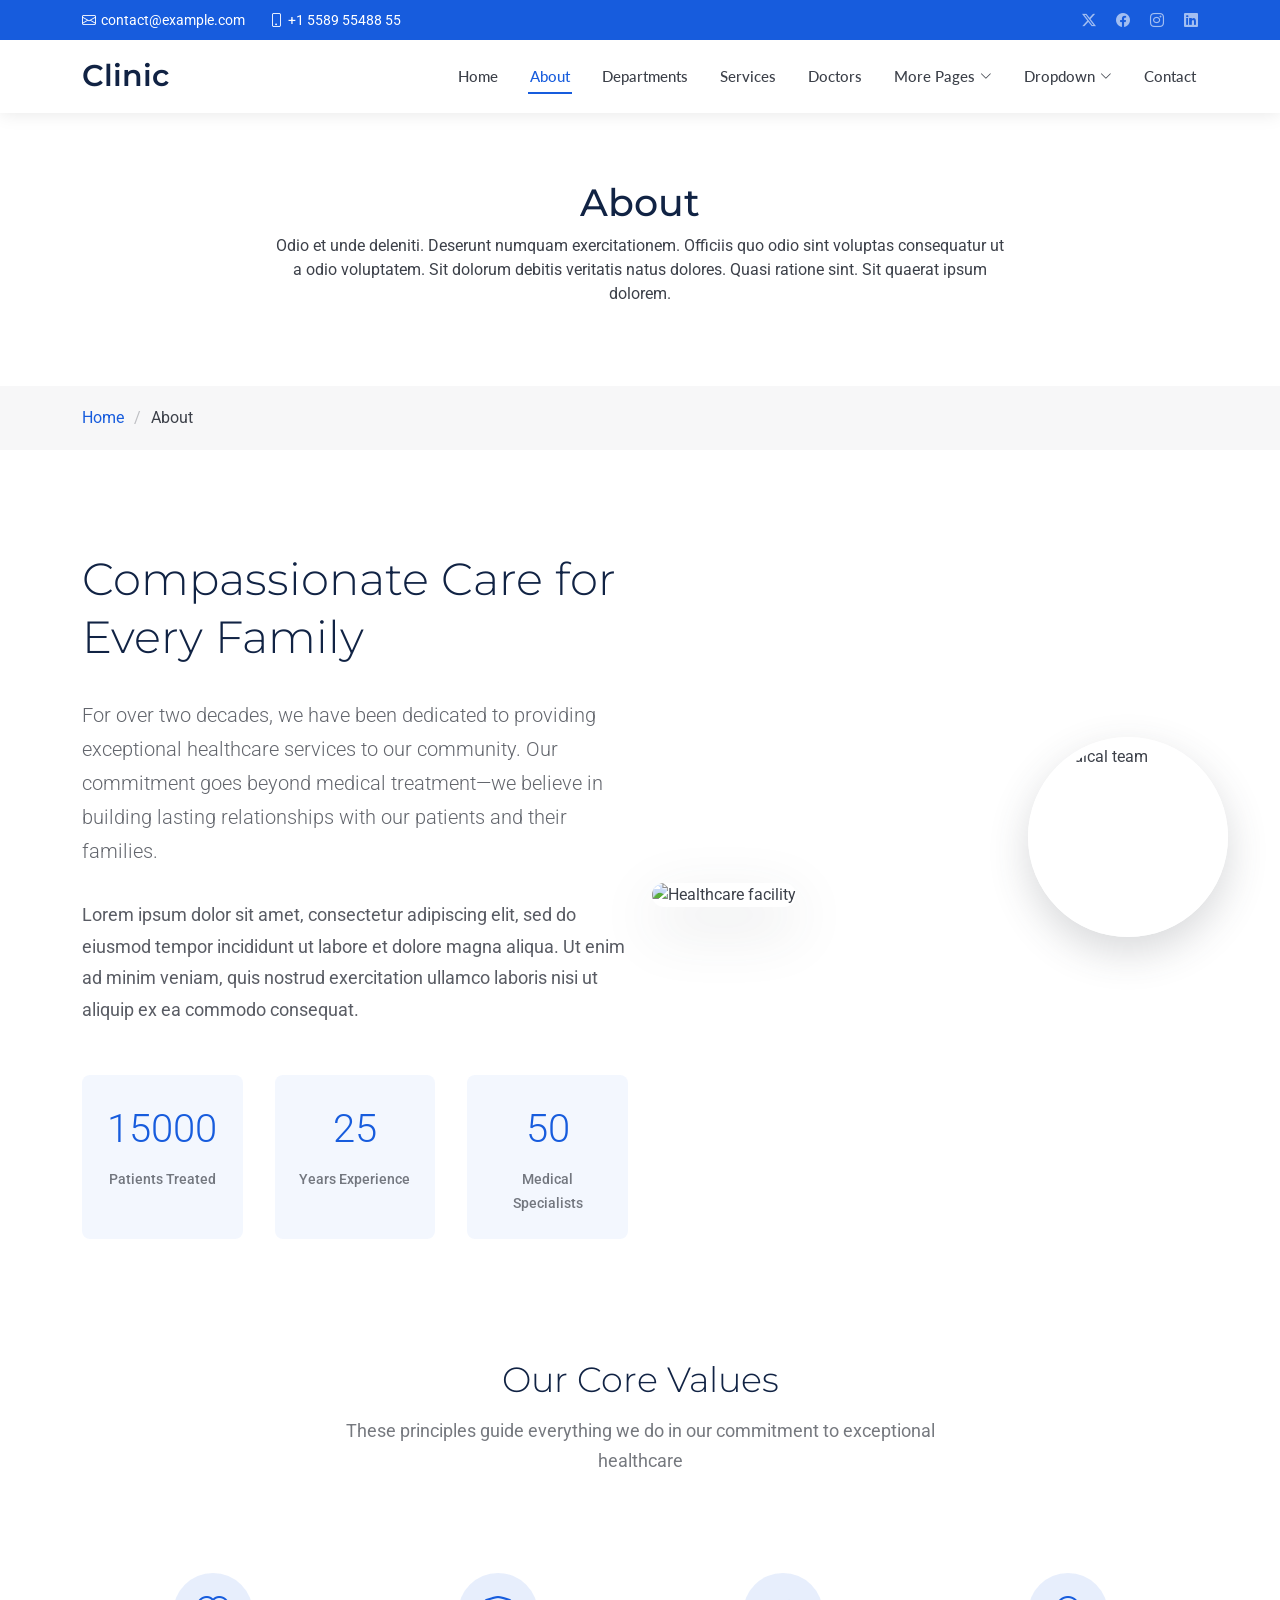
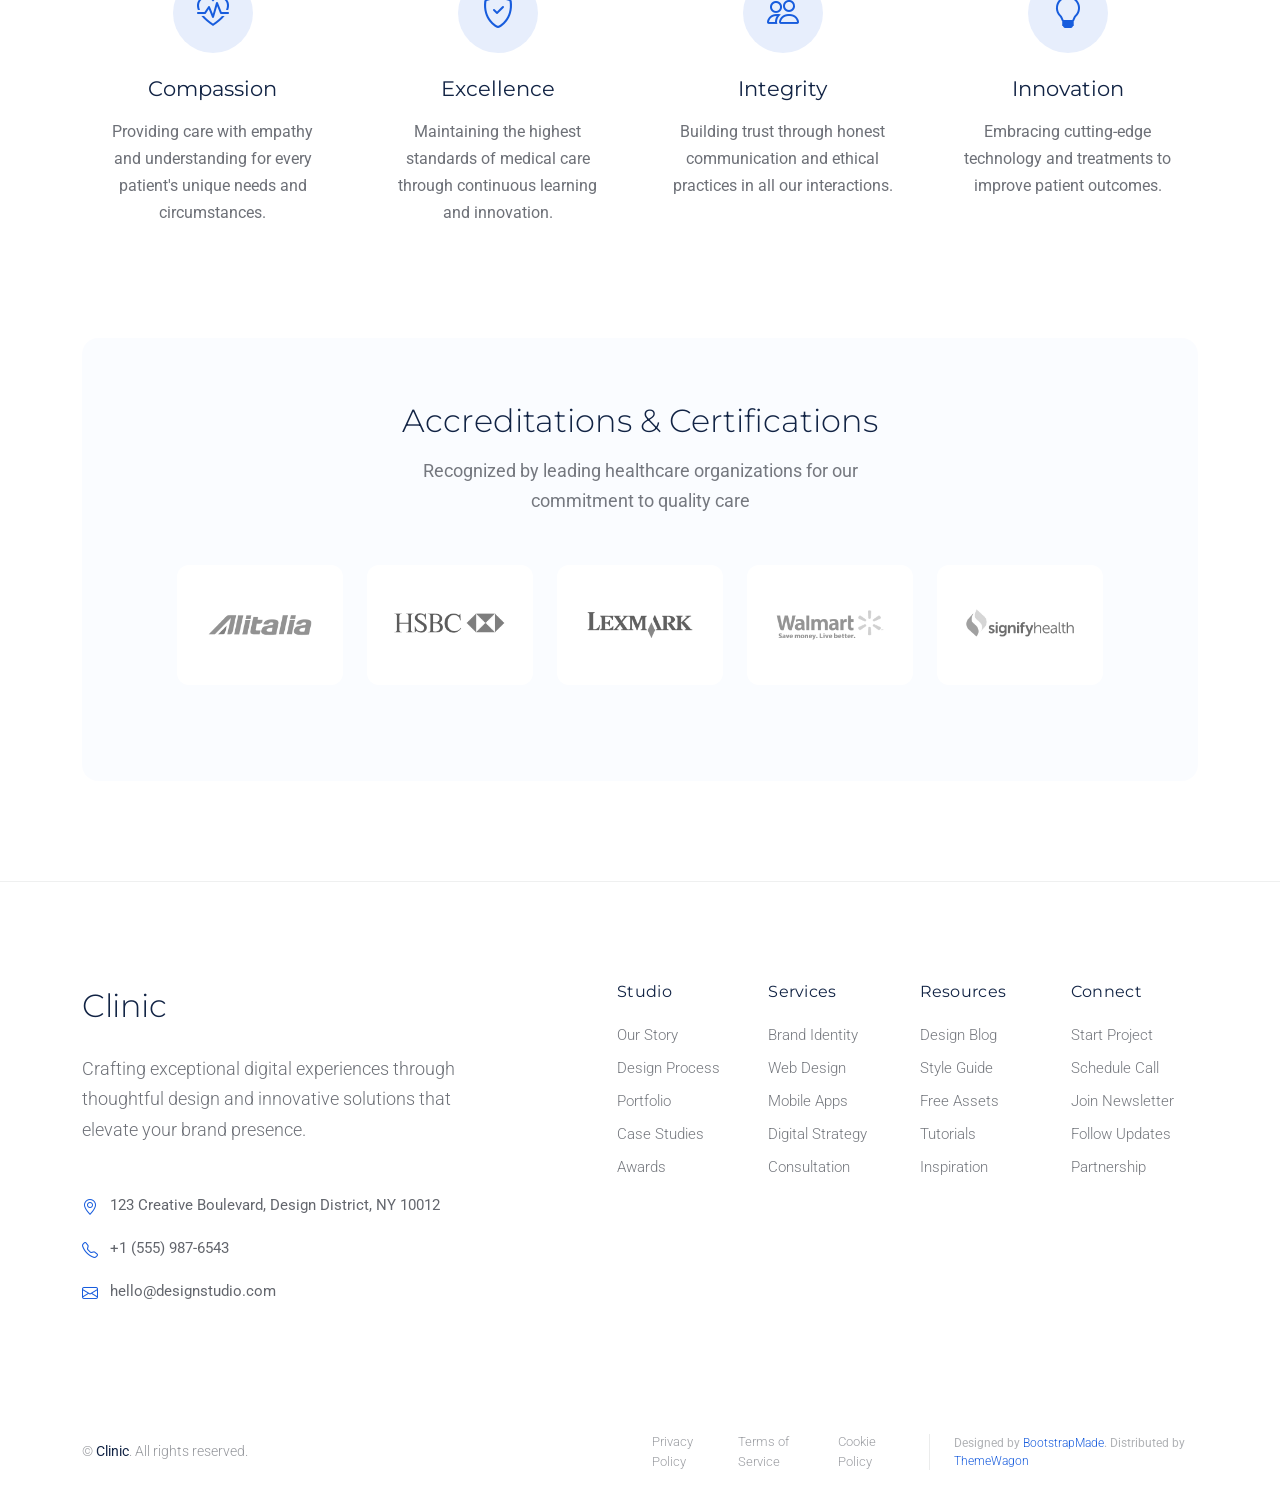
==== about.html @ dcb5d2ba "Initial project upload" ====
<!DOCTYPE html>
<html lang="en">

<head>
  <meta charset="utf-8">
  <meta content="width=device-width, initial-scale=1.0" name="viewport">
  <title>About - Clinic Bootstrap Template</title>
  <meta name="description" content="">
  <meta name="keywords" content="">

  <!-- Favicons -->
  <link href="assets/img/favicon.png" rel="icon">
  <link href="assets/img/apple-touch-icon.png" rel="apple-touch-icon">

  <!-- Fonts -->
  <link href="https://fonts.googleapis.com" rel="preconnect">
  <link href="https://fonts.gstatic.com" rel="preconnect" crossorigin>
  <link
    href="https://fonts.googleapis.com/css2?family=Roboto:ital,wght@0,100;0,300;0,400;0,500;0,700;0,900;1,100;1,300;1,400;1,500;1,700;1,900&family=Montserrat:ital,wght@0,100;0,200;0,300;0,400;0,500;0,600;0,700;0,800;0,900;1,100;1,200;1,300;1,400;1,500;1,600;1,700;1,800;1,900&family=Lato:ital,wght@0,100;0,300;0,400;0,700;0,900;1,100;1,300;1,400;1,700;1,900&display=swap"
    rel="stylesheet">

  <!-- Vendor CSS Files -->
  <link href="assets/vendor/bootstrap/css/bootstrap.min.css" rel="stylesheet">
  <link href="assets/vendor/bootstrap-icons/bootstrap-icons.css" rel="stylesheet">
  <link href="assets/vendor/aos/aos.css" rel="stylesheet">
  <link href="assets/vendor/glightbox/css/glightbox.min.css" rel="stylesheet">
  <link href="assets/vendor/fontawesome-free/css/all.min.css" rel="stylesheet">
  <link href="assets/vendor/swiper/swiper-bundle.min.css" rel="stylesheet">

  <!-- Main CSS File -->
  <link href="assets/css/main.css" rel="stylesheet">

  <!-- =======================================================
  * Template Name: Clinic
  * Template URL: https://bootstrapmade.com/clinic-bootstrap-template/
  * Updated: Jul 23 2025 with Bootstrap v5.3.7
  * Author: BootstrapMade.com
  * License: https://bootstrapmade.com/license/
  ======================================================== -->
</head>

<body class="about-page">

  <header id="header" class="header fixed-top">

    <div class="topbar d-flex align-items-center dark-background">
      <div class="container d-flex justify-content-center justify-content-md-between">
        <div class="contact-info d-flex align-items-center">
          <i class="bi bi-envelope d-flex align-items-center"><a
              href="mailto:contact@example.com">contact@example.com</a></i>
          <i class="bi bi-phone d-flex align-items-center ms-4"><span>+1 5589 55488 55</span></i>
        </div>
        <div class="social-links d-none d-md-flex align-items-center">
          <a href="#!" class="twitter"><i class="bi bi-twitter-x"></i></a>
          <a href="#!" class="facebook"><i class="bi bi-facebook"></i></a>
          <a href="#!" class="instagram"><i class="bi bi-instagram"></i></a>
          <a href="#!" class="linkedin"><i class="bi bi-linkedin"></i></a>
        </div>
      </div>
    </div><!-- End Top Bar -->

    <div class="branding d-flex align-items-cente">

      <div class="container position-relative d-flex align-items-center justify-content-between">
        <a href="index.html" class="logo d-flex align-items-center">
          <!-- Uncomment the line below if you also wish to use an image logo -->
          <!-- <img src="assets/img/logo.webp" alt=""> -->
          <h1 class="sitename">Clinic</h1>
        </a>

        <nav id="navmenu" class="navmenu">
          <ul>
            <li><a href="index.html">Home</a></li>
            <li><a href="about.html" class="active">About</a></li>
            <li><a href="departments.html">Departments</a></li>
            <li><a href="services.html">Services</a></li>
            <li><a href="doctors.html">Doctors</a></li>
            <li class="dropdown"><a href="#"><span>More Pages</span> <i
                  class="bi bi-chevron-down toggle-dropdown"></i></a>
              <ul>
                <li><a href="department-details.html">Department Details</a></li>
                <li><a href="service-details.html">Service Details</a></li>
                <li><a href="appointment.html">Appointment</a></li>
                <li><a href="testimonials.html">Testimonials</a></li>
                <li><a href="faq.html">Frequently Asked Questions</a></li>
                <li><a href="gallery.html">Gallery</a></li>
                <li><a href="terms.html">Terms</a></li>
                <li><a href="privacy.html">Privacy</a></li>
                <li><a href="404.html">404</a></li>
              </ul>
            </li>
            <li class="dropdown"><a href="#"><span>Dropdown</span> <i
                  class="bi bi-chevron-down toggle-dropdown"></i></a>
              <ul>
                <li><a href="#">Dropdown 1</a></li>
                <li class="dropdown"><a href="#"><span>Deep Dropdown</span> <i
                      class="bi bi-chevron-down toggle-dropdown"></i></a>
                  <ul>
                    <li><a href="#">Deep Dropdown 1</a></li>
                    <li><a href="#">Deep Dropdown 2</a></li>
                    <li><a href="#">Deep Dropdown 3</a></li>
                    <li><a href="#">Deep Dropdown 4</a></li>
                    <li><a href="#">Deep Dropdown 5</a></li>
                  </ul>
                </li>
                <li><a href="#">Dropdown 2</a></li>
                <li><a href="#">Dropdown 3</a></li>
                <li><a href="#">Dropdown 4</a></li>
              </ul>
            </li>
            <li><a href="contact.html">Contact</a></li>
          </ul>
          <i class="mobile-nav-toggle d-xl-none bi bi-list"></i>
        </nav>

      </div>

    </div>

  </header>

  <main class="main">

    <!-- Page Title -->
    <div class="page-title">
      <div class="heading">
        <div class="container">
          <div class="row d-flex justify-content-center text-center">
            <div class="col-lg-8">
              <h1 class="heading-title">About</h1>
              <p class="mb-0">
                Odio et unde deleniti. Deserunt numquam exercitationem. Officiis quo
                odio sint voluptas consequatur ut a odio voluptatem. Sit dolorum
                debitis veritatis natus dolores. Quasi ratione sint. Sit quaerat
                ipsum dolorem.
              </p>
            </div>
          </div>
        </div>
      </div>
      <nav class="breadcrumbs">
        <div class="container">
          <ol>
            <li><a href="index.html">Home</a></li>
            <li class="current">About</li>
          </ol>
        </div>
      </nav>
    </div><!-- End Page Title -->

    <!-- About Section -->
    <section id="about" class="about section">

      <div class="container" data-aos="fade-up" data-aos-delay="100">

        <div class="row align-items-center">
          <div class="col-lg-6" data-aos="fade-right" data-aos-delay="100">
            <div class="about-content">
              <h2>Compassionate Care for Every Family</h2>
              <p class="lead">For over two decades, we have been dedicated to providing exceptional healthcare services
                to our community. Our commitment goes beyond medical treatment—we believe in building lasting
                relationships with our patients and their families.</p>

              <p>Lorem ipsum dolor sit amet, consectetur adipiscing elit, sed do eiusmod tempor incididunt ut labore et
                dolore magna aliqua. Ut enim ad minim veniam, quis nostrud exercitation ullamco laboris nisi ut aliquip
                ex ea commodo consequat.</p>

              <div class="stats-grid">
                <div class="stat-item">
                  <span class="stat-number" data-purecounter-start="0" data-purecounter-end="15000"
                    data-purecounter-duration="2">15000</span>
                  <span class="stat-label">Patients Treated</span>
                </div>
                <div class="stat-item">
                  <span class="stat-number" data-purecounter-start="0" data-purecounter-end="25"
                    data-purecounter-duration="2">25</span>
                  <span class="stat-label">Years Experience</span>
                </div>
                <div class="stat-item">
                  <span class="stat-number" data-purecounter-start="0" data-purecounter-end="50"
                    data-purecounter-duration="2">50</span>
                  <span class="stat-label">Medical Specialists</span>
                </div>
              </div><!-- End Stats Grid -->
            </div><!-- End About Content -->
          </div>

          <div class="col-lg-6" data-aos="fade-left" data-aos-delay="200">
            <div class="image-wrapper">
              <img src="assets/img/health/facilities-6.webp" class="img-fluid main-image" alt="Healthcare facility">
              <div class="floating-image" data-aos="zoom-in" data-aos-delay="400">
                <img src="assets/img/health/staff-8.webp" class="img-fluid" alt="Medical team">
              </div>
            </div><!-- End Image Wrapper -->
          </div>
        </div>

        <div class="values-section" data-aos="fade-up" data-aos-delay="300">
          <div class="row">
            <div class="col-lg-12 text-center">
              <h3>Our Core Values</h3>
              <p class="section-description">These principles guide everything we do in our commitment to exceptional
                healthcare</p>
            </div>
          </div>

          <div class="row">
            <div class="col-lg-3 col-md-6" data-aos="fade-up" data-aos-delay="100">
              <div class="value-item">
                <div class="value-icon">
                  <i class="bi bi-heart-pulse"></i>
                </div>
                <h4>Compassion</h4>
                <p>Providing care with empathy and understanding for every patient's unique needs and circumstances.</p>
              </div>
            </div>

            <div class="col-lg-3 col-md-6" data-aos="fade-up" data-aos-delay="200">
              <div class="value-item">
                <div class="value-icon">
                  <i class="bi bi-shield-check"></i>
                </div>
                <h4>Excellence</h4>
                <p>Maintaining the highest standards of medical care through continuous learning and innovation.</p>
              </div>
            </div>

            <div class="col-lg-3 col-md-6" data-aos="fade-up" data-aos-delay="300">
              <div class="value-item">
                <div class="value-icon">
                  <i class="bi bi-people"></i>
                </div>
                <h4>Integrity</h4>
                <p>Building trust through honest communication and ethical practices in all our interactions.</p>
              </div>
            </div>

            <div class="col-lg-3 col-md-6" data-aos="fade-up" data-aos-delay="400">
              <div class="value-item">
                <div class="value-icon">
                  <i class="bi bi-lightbulb"></i>
                </div>
                <h4>Innovation</h4>
                <p>Embracing cutting-edge technology and treatments to improve patient outcomes.</p>
              </div>
            </div>
          </div><!-- End Values Row -->
        </div><!-- End Values Section -->

        <div class="certifications-section" data-aos="fade-up" data-aos-delay="400">
          <div class="row">
            <div class="col-lg-12 text-center">
              <h3>Accreditations &amp; Certifications</h3>
              <p class="section-description">Recognized by leading healthcare organizations for our commitment to
                quality care</p>
            </div>
          </div>

          <div class="row justify-content-center">
            <div class="col-lg-2 col-md-3 col-sm-4 col-6" data-aos="zoom-in" data-aos-delay="100">
              <div class="certification-item">
                <img src="assets/img/clients/clients-1.webp" class="img-fluid" alt="Healthcare certification">
              </div>
            </div>
            <div class="col-lg-2 col-md-3 col-sm-4 col-6" data-aos="zoom-in" data-aos-delay="200">
              <div class="certification-item">
                <img src="assets/img/clients/clients-2.webp" class="img-fluid" alt="Medical accreditation">
              </div>
            </div>
            <div class="col-lg-2 col-md-3 col-sm-4 col-6" data-aos="zoom-in" data-aos-delay="300">
              <div class="certification-item">
                <img src="assets/img/clients/clients-3.webp" class="img-fluid" alt="Healthcare certification">
              </div>
            </div>
            <div class="col-lg-2 col-md-3 col-sm-4 col-6" data-aos="zoom-in" data-aos-delay="400">
              <div class="certification-item">
                <img src="assets/img/clients/clients-4.webp" class="img-fluid" alt="Medical certification">
              </div>
            </div>
            <div class="col-lg-2 col-md-3 col-sm-4 col-6" data-aos="zoom-in" data-aos-delay="500">
              <div class="certification-item">
                <img src="assets/img/clients/clients-5.webp" class="img-fluid" alt="Healthcare accreditation">
              </div>
            </div>
          </div><!-- End Certifications Row -->
        </div><!-- End Certifications Section -->

      </div>

    </section><!-- /About Section -->

  </main>

  <footer id="footer" class="footer-16 footer position-relative">

    <div class="container">

      <div class="footer-main" data-aos="fade-up" data-aos-delay="100">
        <div class="row align-items-start">

          <div class="col-lg-5">
            <div class="brand-section">
              <a href="index.html" class="logo d-flex align-items-center mb-4">
                <span class="sitename">Clinic</span>
              </a>
              <p class="brand-description">Crafting exceptional digital experiences through thoughtful design and
                innovative solutions that elevate your brand presence.</p>

              <div class="contact-info mt-5">
                <div class="contact-item">
                  <i class="bi bi-geo-alt"></i>
                  <span>123 Creative Boulevard, Design District, NY 10012</span>
                </div>
                <div class="contact-item">
                  <i class="bi bi-telephone"></i>
                  <span>+1 (555) 987-6543</span>
                </div>
                <div class="contact-item">
                  <i class="bi bi-envelope"></i>
                  <span>hello@designstudio.com</span>
                </div>
              </div>
            </div>
          </div>

          <div class="col-lg-7">
            <div class="footer-nav-wrapper">
              <div class="row">

                <div class="col-6 col-lg-3">
                  <div class="nav-column">
                    <h6>Studio</h6>
                    <nav class="footer-nav">
                      <a href="#!">Our Story</a>
                      <a href="#!">Design Process</a>
                      <a href="#!">Portfolio</a>
                      <a href="#!">Case Studies</a>
                      <a href="#!">Awards</a>
                    </nav>
                  </div>
                </div>

                <div class="col-6 col-lg-3">
                  <div class="nav-column">
                    <h6>Services</h6>
                    <nav class="footer-nav">
                      <a href="#!">Brand Identity</a>
                      <a href="#!">Web Design</a>
                      <a href="#!">Mobile Apps</a>
                      <a href="#!">Digital Strategy</a>
                      <a href="#!">Consultation</a>
                    </nav>
                  </div>
                </div>

                <div class="col-6 col-lg-3">
                  <div class="nav-column">
                    <h6>Resources</h6>
                    <nav class="footer-nav">
                      <a href="#!">Design Blog</a>
                      <a href="#!">Style Guide</a>
                      <a href="#!">Free Assets</a>
                      <a href="#!">Tutorials</a>
                      <a href="#!">Inspiration</a>
                    </nav>
                  </div>
                </div>

                <div class="col-6 col-lg-3">
                  <div class="nav-column">
                    <h6>Connect</h6>
                    <nav class="footer-nav">
                      <a href="#!">Start Project</a>
                      <a href="#!">Schedule Call</a>
                      <a href="#!">Join Newsletter</a>
                      <a href="#!">Follow Updates</a>
                      <a href="#!">Partnership</a>
                    </nav>
                  </div>
                </div>

              </div>
            </div>
          </div>

        </div>
      </div>

    </div>

    <div class="footer-bottom">
      <div class="container">
        <div class="bottom-content" data-aos="fade-up" data-aos-delay="300">
          <div class="row align-items-center">

            <div class="col-lg-6">
              <div class="copyright">
                <p>© <span class="sitename">Clinic</span>. All rights reserved.</p>
              </div>
            </div>

            <div class="col-lg-6">
              <div class="legal-links">
                <a href="#!">Privacy Policy</a>
                <a href="#!">Terms of Service</a>
                <a href="#!">Cookie Policy</a>
                <div class="credits">
                  <!-- All the links in the footer should remain intact. -->
                  <!-- You can delete the links only if you've purchased the pro version. -->
                  <!-- Licensing information: https://bootstrapmade.com/license/ -->
                  <!-- Purchase the pro version with working PHP/AJAX contact form: [buy-url] -->
                  Designed by <a href="https://bootstrapmade.com/">BootstrapMade</a>. Distributed by <a
                    href="https://themewagon.com" target="_blank">ThemeWagon</a>
                </div>
              </div>
            </div>

          </div>
        </div>
      </div>
    </div>

  </footer>

  <!-- Scroll Top -->
  <a href="#!" id="scroll-top" class="scroll-top d-flex align-items-center justify-content-center"><i
      class="bi bi-arrow-up-short"></i></a>

  <!-- Preloader -->
  <div id="preloader"></div>

  <!-- Vendor JS Files -->
  <script src="assets/vendor/bootstrap/js/bootstrap.bundle.min.js"></script>
  <script src="assets/vendor/php-email-form/validate.js"></script>
  <script src="assets/vendor/aos/aos.js"></script>
  <script src="assets/vendor/glightbox/js/glightbox.min.js"></script>
  <script src="assets/vendor/purecounter/purecounter_vanilla.js"></script>
  <script src="assets/vendor/swiper/swiper-bundle.min.js"></script>

  <!-- Main JS File -->
  <script src="assets/js/main.js"></script>

</body>

</html>
---- assets/css/main.css ----
/**
* Template Name: Clinic
* Template URL: https://bootstrapmade.com/clinic-bootstrap-template/
* Updated: Jul 23 2025 with Bootstrap v5.3.7
* Author: BootstrapMade.com
* License: https://bootstrapmade.com/license/
*/

@charset "UTF-8";

/*--------------------------------------------------------------
# Font & Color Variables
# Help: https://bootstrapmade.com/color-system/
--------------------------------------------------------------*/
/* Fonts */
:root {
  --default-font: "Roboto",  system-ui, -apple-system, "Segoe UI", Roboto, "Helvetica Neue", Arial, "Noto Sans", "Liberation Sans", sans-serif, "Apple Color Emoji", "Segoe UI Emoji", "Segoe UI Symbol", "Noto Color Emoji";
  --heading-font: "Montserrat",  sans-serif;
  --nav-font: "Lato",  sans-serif;
}

/* Global Colors - The following color variables are used throughout the website. Updating them here will change the color scheme of the entire website */
:root { 
  --background-color: #ffffff; /* Background color for the entire website, including individual sections */
  --default-color: #3c4049; /* Default color used for the majority of the text content across the entire website */
  --heading-color: #112344; /* Color for headings, subheadings and title throughout the website */
  --accent-color: #175cdd; /* Accent color that represents your brand on the website. It's used for buttons, links, and other elements that need to stand out */
  --surface-color: #ffffff; /* The surface color is used as a background of boxed elements within sections, such as cards, icon boxes, or other elements that require a visual separation from the global background. */
  --contrast-color: #ffffff; /* Contrast color for text, ensuring readability against backgrounds of accent, heading, or default colors. */
}

/* Nav Menu Colors - The following color variables are used specifically for the navigation menu. They are separate from the global colors to allow for more customization options */
:root {
  --nav-color: #3c4049;  /* The default color of the main navmenu links */
  --nav-hover-color: #175cdd; /* Applied to main navmenu links when they are hovered over or active */
  --nav-mobile-background-color: #ffffff; /* Used as the background color for mobile navigation menu */
  --nav-dropdown-background-color: #ffffff; /* Used as the background color for dropdown items that appear when hovering over primary navigation items */
  --nav-dropdown-color: #3c4049; /* Used for navigation links of the dropdown items in the navigation menu. */
  --nav-dropdown-hover-color: #175cdd; /* Similar to --nav-hover-color, this color is applied to dropdown navigation links when they are hovered over. */
}

/* Color Presets - These classes override global colors when applied to any section or element, providing reuse of the sam color scheme. */

.light-background {
  --background-color: #f4f8ff;
  --surface-color: #ffffff;
}

.dark-background {
  --background-color: #021418;
  --default-color: #ffffff;
  --heading-color: #ffffff;
  --surface-color: #11262a;
  --contrast-color: #ffffff;
}

/* Smooth scroll */
:root {
  scroll-behavior: smooth;
}

/*--------------------------------------------------------------
# General Styling & Shared Classes
--------------------------------------------------------------*/
body {
  color: var(--default-color);
  background-color: var(--background-color);
  font-family: var(--default-font);
}

a {
  color: var(--accent-color);
  text-decoration: none;
  transition: 0.3s;
}

a:hover {
  color: color-mix(in srgb, var(--accent-color), transparent 25%);
  text-decoration: none;
}

h1,
h2,
h3,
h4,
h5,
h6 {
  color: var(--heading-color);
  font-family: var(--heading-font);
}

/* PHP Email Form Messages
------------------------------*/
.php-email-form .error-message {
  display: none;
  background: #df1529;
  color: #ffffff;
  text-align: left;
  padding: 15px;
  margin-bottom: 24px;
  font-weight: 600;
}

.php-email-form .sent-message {
  display: none;
  color: #ffffff;
  background: #059652;
  text-align: center;
  padding: 15px;
  margin-bottom: 24px;
  font-weight: 600;
}

.php-email-form .loading {
  display: none;
  background: var(--surface-color);
  text-align: center;
  padding: 15px;
  margin-bottom: 24px;
}

.php-email-form .loading:before {
  content: "";
  display: inline-block;
  border-radius: 50%;
  width: 24px;
  height: 24px;
  margin: 0 10px -6px 0;
  border: 3px solid var(--accent-color);
  border-top-color: var(--surface-color);
  animation: php-email-form-loading 1s linear infinite;
}

@keyframes php-email-form-loading {
  0% {
    transform: rotate(0deg);
  }

  100% {
    transform: rotate(360deg);
  }
}

/*--------------------------------------------------------------
# Global Header
--------------------------------------------------------------*/
.header {
  --background-color: rgba(255, 255, 255, 0);
  color: var(--default-color);
  transition: all 0.5s;
  z-index: 997;
  background-color: var(--background-color);
  box-shadow: 0px 0 18px rgba(0, 0, 0, 0.1);
}

.header .topbar {
  background-color: var(--accent-color);
  height: 40px;
  padding: 0;
  font-size: 14px;
  transition: all 0.5s;
}

.header .topbar .contact-info i {
  font-style: normal;
  color: var(--contrast-color);
}

.header .topbar .contact-info i a,
.header .topbar .contact-info i span {
  padding-left: 5px;
  color: var(--contrast-color);
}

@media (max-width: 575px) {

  .header .topbar .contact-info i a,
  .header .topbar .contact-info i span {
    font-size: 13px;
  }
}

.header .topbar .contact-info i a {
  line-height: 0;
  transition: 0.3s;
}

.header .topbar .contact-info i a:hover {
  color: var(--contrast-color);
  text-decoration: underline;
}

.header .topbar .social-links a {
  color: color-mix(in srgb, var(--contrast-color), transparent 40%);
  line-height: 0;
  transition: 0.3s;
  margin-left: 20px;
}

.header .topbar .social-links a:hover {
  color: var(--contrast-color);
}

.header .branding {
  min-height: 60px;
  padding: 10px 0;
}

.header .logo {
  line-height: 1;
}

.header .logo img {
  max-height: 36px;
  margin-right: 8px;
}

.header .logo h1 {
  font-size: 30px;
  margin: 0;
  font-weight: 600;
  color: var(--heading-color);
}

.scrolled .header .topbar {
  height: 0;
  visibility: hidden;
  overflow: hidden;
}

/* Global Header on Scroll
------------------------------*/
.scrolled .header {
  --background-color: #ffffff;
}

/*--------------------------------------------------------------
# Navigation Menu
--------------------------------------------------------------*/
/* Desktop Navigation */
@media (min-width: 1200px) {
  .navmenu {
    padding: 0;
  }

  .navmenu ul {
    margin: 0;
    padding: 0;
    display: flex;
    list-style: none;
    align-items: center;
  }

  .navmenu li {
    position: relative;
  }

  .navmenu>ul>li {
    white-space: nowrap;
    padding: 15px 14px;
  }

  .navmenu>ul>li:last-child {
    padding-right: 0;
  }

  .navmenu a,
  .navmenu a:focus {
    color: var(--nav-color);
    font-size: 15px;
    padding: 0 2px;
    font-family: var(--nav-font);
    font-weight: 500;
    display: flex;
    align-items: center;
    justify-content: space-between;
    white-space: nowrap;
    transition: 0.3s;
    position: relative;
  }

  .navmenu a i,
  .navmenu a:focus i {
    font-size: 12px;
    line-height: 0;
    margin-left: 5px;
    transition: 0.3s;
  }

  .navmenu>ul>li>a:before {
    content: "";
    position: absolute;
    width: 100%;
    height: 2px;
    bottom: -6px;
    left: 0;
    background-color: var(--accent-color);
    visibility: hidden;
    width: 0px;
    transition: all 0.3s ease-in-out 0s;
  }

  .navmenu a:hover:before,
  .navmenu li:hover>a:before,
  .navmenu .active:before {
    visibility: visible;
    width: 100%;
  }

  .navmenu li:hover>a,
  .navmenu .active,
  .navmenu .active:focus {
    color: var(--nav-hover-color);
  }

  .navmenu .dropdown ul {
    margin: 0;
    padding: 10px 0;
    background: var(--nav-dropdown-background-color);
    display: block;
    position: absolute;
    visibility: hidden;
    left: 14px;
    top: 130%;
    opacity: 0;
    transition: 0.3s;
    border-radius: 4px;
    z-index: 99;
    box-shadow: 0px 0px 30px rgba(0, 0, 0, 0.1);
  }

  .navmenu .dropdown ul li {
    min-width: 200px;
  }

  .navmenu .dropdown ul a {
    padding: 10px 20px;
    font-size: 15px;
    text-transform: none;
    color: var(--nav-dropdown-color);
  }

  .navmenu .dropdown ul a i {
    font-size: 12px;
  }

  .navmenu .dropdown ul a:hover,
  .navmenu .dropdown ul .active:hover,
  .navmenu .dropdown ul li:hover>a {
    color: var(--nav-dropdown-hover-color);
  }

  .navmenu .dropdown:hover>ul {
    opacity: 1;
    top: 100%;
    visibility: visible;
  }

  .navmenu .dropdown .dropdown ul {
    top: 0;
    left: -90%;
    visibility: hidden;
  }

  .navmenu .dropdown .dropdown:hover>ul {
    opacity: 1;
    top: 0;
    left: -100%;
    visibility: visible;
  }
}

/* Mobile Navigation */
@media (max-width: 1199px) {
  .mobile-nav-toggle {
    color: var(--nav-color);
    font-size: 28px;
    line-height: 0;
    margin-right: 10px;
    cursor: pointer;
    transition: color 0.3s;
  }

  .navmenu {
    padding: 0;
    z-index: 9997;
  }

  .navmenu ul {
    display: none;
    list-style: none;
    position: absolute;
    inset: 60px 20px 20px 20px;
    padding: 10px 0;
    margin: 0;
    border-radius: 6px;
    background-color: var(--nav-mobile-background-color);
    border: 1px solid color-mix(in srgb, var(--default-color), transparent 90%);
    box-shadow: none;
    overflow-y: auto;
    transition: 0.3s;
    z-index: 9998;
  }

  .navmenu a,
  .navmenu a:focus {
    color: var(--nav-dropdown-color);
    padding: 10px 20px;
    font-family: var(--nav-font);
    font-size: 17px;
    font-weight: 500;
    display: flex;
    align-items: center;
    justify-content: space-between;
    white-space: nowrap;
    transition: 0.3s;
  }

  .navmenu a i,
  .navmenu a:focus i {
    font-size: 12px;
    line-height: 0;
    margin-left: 5px;
    width: 30px;
    height: 30px;
    display: flex;
    align-items: center;
    justify-content: center;
    border-radius: 50%;
    transition: 0.3s;
    background-color: color-mix(in srgb, var(--accent-color), transparent 90%);
  }

  .navmenu a i:hover,
  .navmenu a:focus i:hover {
    background-color: var(--accent-color);
    color: var(--contrast-color);
  }

  .navmenu a:hover,
  .navmenu .active,
  .navmenu .active:focus {
    color: var(--nav-dropdown-hover-color);
  }

  .navmenu .active i,
  .navmenu .active:focus i {
    background-color: var(--accent-color);
    color: var(--contrast-color);
    transform: rotate(180deg);
  }

  .navmenu .dropdown ul {
    position: static;
    display: none;
    z-index: 99;
    padding: 10px 0;
    margin: 10px 20px;
    background-color: var(--nav-dropdown-background-color);
    transition: all 0.5s ease-in-out;
  }

  .navmenu .dropdown ul ul {
    background-color: rgba(33, 37, 41, 0.1);
  }

  .navmenu .dropdown>.dropdown-active {
    display: block;
    background-color: rgba(33, 37, 41, 0.03);
  }

  .mobile-nav-active {
    overflow: hidden;
  }

  .mobile-nav-active .mobile-nav-toggle {
    color: #fff;
    position: absolute;
    font-size: 32px;
    top: 15px;
    right: 15px;
    margin-right: 0;
    z-index: 9999;
  }

  .mobile-nav-active .navmenu {
    position: fixed;
    overflow: hidden;
    inset: 0;
    background: rgba(33, 37, 41, 0.8);
    transition: 0.3s;
  }

  .mobile-nav-active .navmenu>ul {
    display: block;
  }
}

/*--------------------------------------------------------------
# Global Footer
--------------------------------------------------------------*/
.footer-16 {
  background: var(--background-color);
  color: var(--default-color);
  font-size: 15px;
  padding: 100px 0 0;
  border-top: 1px solid color-mix(in srgb, var(--default-color), transparent 92%);
}

.footer-16 .footer-main {
  margin-bottom: 80px;
}

.footer-16 .brand-section .logo {
  text-decoration: none;
}

.footer-16 .brand-section .logo .sitename {
  font-family: var(--heading-font);
  font-size: 32px;
  font-weight: 300;
  color: var(--heading-color);
  letter-spacing: -0.5px;
}

.footer-16 .brand-section .brand-description {
  font-size: 18px;
  line-height: 1.7;
  color: color-mix(in srgb, var(--default-color), transparent 25%);
  font-weight: 300;
  max-width: 380px;
  margin: 0;
}

.footer-16 .brand-section .contact-info .contact-item {
  display: flex;
  align-items: flex-start;
  margin-bottom: 16px;
  font-size: 15px;
  color: color-mix(in srgb, var(--default-color), transparent 20%);
}

.footer-16 .brand-section .contact-info .contact-item i {
  font-size: 16px;
  color: var(--accent-color);
  margin-right: 12px;
  margin-top: 3px;
  flex-shrink: 0;
}

.footer-16 .brand-section .contact-info .contact-item span {
  line-height: 1.6;
}

.footer-16 .footer-nav-wrapper {
  padding-left: 60px;
}

@media (max-width: 991px) {
  .footer-16 .footer-nav-wrapper {
    padding-left: 0;
    margin-top: 50px;
  }
}

.footer-16 .nav-column {
  margin-bottom: 40px;
}

.footer-16 .nav-column h6 {
  font-family: var(--heading-font);
  font-size: 16px;
  font-weight: 400;
  color: var(--heading-color);
  margin-bottom: 24px;
  letter-spacing: 0.3px;
}

.footer-16 .nav-column .footer-nav {
  display: flex;
  flex-direction: column;
  gap: 12px;
}

.footer-16 .nav-column .footer-nav a {
  color: color-mix(in srgb, var(--default-color), transparent 30%);
  text-decoration: none;
  font-size: 15px;
  font-weight: 300;
  transition: all 0.3s ease;
  line-height: 1.4;
}

.footer-16 .nav-column .footer-nav a:hover {
  color: var(--accent-color);
  transform: translateX(4px);
}

.footer-16 .footer-social {
  padding: 50px 0;
  border-top: 1px solid color-mix(in srgb, var(--default-color), transparent 94%);
  border-bottom: 1px solid color-mix(in srgb, var(--default-color), transparent 94%);
}

.footer-16 .footer-social .newsletter-section h5 {
  font-family: var(--heading-font);
  font-size: 20px;
  font-weight: 300;
  color: var(--heading-color);
  margin-bottom: 12px;
  letter-spacing: -0.2px;
}

.footer-16 .footer-social .newsletter-section p {
  font-size: 16px;
  color: color-mix(in srgb, var(--default-color), transparent 35%);
  margin: 0;
  line-height: 1.6;
  max-width: 340px;
}

.footer-16 .footer-social .social-section {
  display: flex;
  justify-content: flex-end;
}

@media (max-width: 991px) {
  .footer-16 .footer-social .social-section {
    justify-content: flex-start;
    margin-top: 30px;
  }
}

.footer-16 .footer-social .social-links {
  display: flex;
  gap: 32px;
  align-items: center;
}

@media (max-width: 576px) {
  .footer-16 .footer-social .social-links {
    gap: 20px;
    flex-wrap: wrap;
  }
}

.footer-16 .footer-social .social-links .social-link {
  display: flex;
  align-items: center;
  gap: 8px;
  text-decoration: none;
  color: color-mix(in srgb, var(--default-color), transparent 40%);
  font-size: 14px;
  font-weight: 400;
  transition: all 0.3s ease;
}

.footer-16 .footer-social .social-links .social-link i {
  font-size: 18px;
  transition: all 0.3s ease;
}

.footer-16 .footer-social .social-links .social-link span {
  transition: all 0.3s ease;
}

.footer-16 .footer-social .social-links .social-link:hover {
  color: var(--accent-color);
  transform: translateY(-2px);
}

.footer-16 .footer-social .social-links .social-link:hover i {
  transform: scale(1.1);
}

.footer-16 .footer-bottom {
  padding: 30px 0;
}

.footer-16 .footer-bottom .copyright p {
  margin: 0;
  font-size: 14px;
  color: color-mix(in srgb, var(--default-color), transparent 45%);
  font-weight: 300;
}

.footer-16 .footer-bottom .copyright p .sitename {
  color: var(--heading-color);
  font-weight: 400;
}

.footer-16 .footer-bottom .legal-links {
  display: flex;
  align-items: center;
  justify-content: flex-end;
  gap: 24px;
}

@media (max-width: 991px) {
  .footer-16 .footer-bottom .legal-links {
    justify-content: flex-start;
    margin-top: 20px;
    flex-wrap: wrap;
  }
}

.footer-16 .footer-bottom .legal-links a {
  font-size: 13px;
  color: color-mix(in srgb, var(--default-color), transparent 50%);
  text-decoration: none;
  font-weight: 300;
  transition: color 0.3s ease;
}

.footer-16 .footer-bottom .legal-links a:hover {
  color: var(--accent-color);
}

.footer-16 .footer-bottom .legal-links .credits {
  font-size: 12px;
  color: color-mix(in srgb, var(--default-color), transparent 60%);
  margin-left: 8px;
  padding-left: 24px;
  border-left: 1px solid color-mix(in srgb, var(--default-color), transparent 90%);
}

@media (max-width: 576px) {
  .footer-16 .footer-bottom .legal-links .credits {
    margin-left: 0;
    padding-left: 0;
    border-left: none;
    width: 100%;
    margin-top: 12px;
  }
}

.footer-16 .footer-bottom .legal-links .credits a {
  color: var(--accent-color);
  font-size: 12px;
}

.footer-16 .footer-bottom .legal-links .credits a:hover {
  text-decoration: underline;
}

@media (max-width: 768px) {
  .footer-16 {
    padding: 70px 0 0;
  }

  .footer-16 .brand-section {
    text-align: center;
    margin-bottom: 50px;
  }

  .footer-16 .brand-section .brand-description {
    max-width: none;
  }

  .footer-16 .brand-section .contact-info {
    text-align: left;
    display: inline-block;
  }

  .footer-16 .footer-nav-wrapper .nav-column {
    text-align: left;
  }

  .footer-16 .footer-nav-wrapper .nav-column h6 {
    margin-bottom: 16px;
  }

  .footer-16 .footer-nav-wrapper .nav-column .footer-nav {
    gap: 10px;
  }

  .footer-16 .footer-social {
    text-align: center;
  }

  .footer-16 .footer-social .newsletter-section p {
    max-width: none;
  }

  .footer-16 .footer-social .social-links {
    justify-content: center;
  }

  .footer-16 .footer-bottom {
    text-align: center;
  }

  .footer-16 .footer-bottom .legal-links {
    justify-content: center;
  }
}

/*--------------------------------------------------------------
# Preloader
--------------------------------------------------------------*/
#preloader {
  position: fixed;
  inset: 0;
  z-index: 9999;
  overflow: hidden;
  background-color: var(--background-color);
  transition: all 0.6s ease-out;
  width: 100%;
  height: 100vh;
}

#preloader:before,
#preloader:after {
  content: "";
  position: absolute;
  border: 4px solid var(--accent-color);
  border-radius: 50%;
  animation: animate-preloader 2s cubic-bezier(0, 0.2, 0.8, 1) infinite;
}

#preloader:after {
  animation-delay: -0.5s;
}

@keyframes animate-preloader {
  0% {
    width: 10px;
    height: 10px;
    top: calc(50% - 5px);
    left: calc(50% - 5px);
    opacity: 1;
  }

  100% {
    width: 72px;
    height: 72px;
    top: calc(50% - 36px);
    left: calc(50% - 36px);
    opacity: 0;
  }
}

/*--------------------------------------------------------------
# Scroll Top Button
--------------------------------------------------------------*/
.scroll-top {
  position: fixed;
  visibility: hidden;
  opacity: 0;
  right: 15px;
  bottom: -15px;
  z-index: 99999;
  background-color: var(--accent-color);
  width: 44px;
  height: 44px;
  border-radius: 50px;
  transition: all 0.4s;
}

.scroll-top i {
  font-size: 24px;
  color: var(--contrast-color);
  line-height: 0;
}

.scroll-top:hover {
  background-color: color-mix(in srgb, var(--accent-color), transparent 20%);
  color: var(--contrast-color);
}

.scroll-top.active {
  visibility: visible;
  opacity: 1;
  bottom: 15px;
}

/*--------------------------------------------------------------
# Disable aos animation delay on mobile devices
--------------------------------------------------------------*/
@media screen and (max-width: 768px) {
  [data-aos-delay] {
    transition-delay: 0 !important;
  }
}

/*--------------------------------------------------------------
# Global Page Titles & Breadcrumbs
--------------------------------------------------------------*/
.page-title {
  color: var(--default-color);
  background-color: var(--background-color);
  position: relative;
  padding-top: 100px;
}

.page-title .heading {
  padding: 80px 0;
}

.page-title .heading h1 {
  font-size: 38px;
  font-weight: 500;
}

.page-title nav {
  background-color: color-mix(in srgb, var(--default-color), transparent 96%);
  padding: 20px 0;
}

.page-title nav ol {
  display: flex;
  flex-wrap: wrap;
  list-style: none;
  padding: 0;
  margin: 0;
  font-size: 16px;
  font-weight: 400;
}

.page-title nav ol li+li {
  padding-left: 10px;
}

.page-title nav ol li+li::before {
  content: "/";
  display: inline-block;
  padding-right: 10px;
  color: color-mix(in srgb, var(--default-color), transparent 70%);
}

/*--------------------------------------------------------------
# Global Sections
--------------------------------------------------------------*/
section,
.section {
  color: var(--default-color);
  background-color: var(--background-color);
  padding: 60px 0;
  scroll-margin-top: 90px;
  overflow: clip;
}

@media (max-width: 1199px) {

  section,
  .section {
    scroll-margin-top: 66px;
  }
}

/*--------------------------------------------------------------
# Global Section Titles
--------------------------------------------------------------*/
.section-title {
  text-align: center;
  padding-bottom: 60px;
  position: relative;
}

.section-title h2 {
  font-size: 32px;
  font-weight: 500;
  margin-bottom: 20px;
  padding-bottom: 20px;
  position: relative;
}

.section-title h2:before {
  content: "";
  position: absolute;
  display: block;
  width: 160px;
  height: 1px;
  background: color-mix(in srgb, var(--default-color), transparent 60%);
  left: 0;
  right: 0;
  bottom: 1px;
  margin: auto;
}

.section-title h2::after {
  content: "";
  position: absolute;
  display: block;
  width: 60px;
  height: 3px;
  background: var(--accent-color);
  left: 0;
  right: 0;
  bottom: 0;
  margin: auto;
}

.section-title p {
  margin-bottom: 0;
}

/*--------------------------------------------------------------
# Hero Section
--------------------------------------------------------------*/
.hero {
  position: relative;
  min-height: 100vh;
  display: flex;
  align-items: center;
  background: linear-gradient(135deg, var(--surface-color) 0%, color-mix(in srgb, var(--accent-color), transparent 95%) 100%);
  overflow: hidden;
}

.hero::before {
  content: "";
  position: absolute;
  top: 0;
  left: 0;
  right: 0;
  bottom: 0;
  background: url("../img/bg/abstract-bg-3.webp") center/cover;
  opacity: 0.08;
  z-index: 0;
}

.hero .container {
  position: relative;
  z-index: 1;
}

.hero .hero-content {
  padding: 2rem 0;
}

.hero .hero-content .trust-badges {
  display: flex;
  gap: 1.5rem;
  flex-wrap: wrap;
}

.hero .hero-content .trust-badges .badge-item {
  display: flex;
  align-items: center;
  gap: 0.5rem;
  padding: 0.5rem 1rem;
  background: color-mix(in srgb, var(--accent-color), transparent 90%);
  border-radius: 50px;
  color: var(--accent-color);
  font-size: 0.875rem;
  font-weight: 500;
}

.hero .hero-content .trust-badges .badge-item i {
  font-size: 1rem;
}

@media (max-width: 576px) {
  .hero .hero-content .trust-badges {
    gap: 0.75rem;
  }

  .hero .hero-content .trust-badges .badge-item {
    font-size: 0.75rem;
    padding: 0.4rem 0.8rem;
  }
}

.hero .hero-content h1 {
  font-size: 3.5rem;
  font-weight: 700;
  line-height: 1.2;
  margin: 1.5rem 0;
  color: var(--heading-color);
}

.hero .hero-content h1 .highlight {
  color: var(--accent-color);
  position: relative;
}

.hero .hero-content h1 .highlight::after {
  content: "";
  position: absolute;
  bottom: 0;
  left: 0;
  right: 0;
  height: 3px;
  background: var(--accent-color);
  border-radius: 2px;
}

@media (max-width: 992px) {
  .hero .hero-content h1 {
    font-size: 2.5rem;
  }
}

@media (max-width: 576px) {
  .hero .hero-content h1 {
    font-size: 2rem;
  }
}

.hero .hero-content .hero-description {
  font-size: 1.125rem;
  line-height: 1.7;
  color: color-mix(in srgb, var(--default-color), transparent 20%);
  margin-bottom: 2rem;
  max-width: 500px;
}

.hero .hero-content .hero-stats {
  display: flex;
  gap: 2rem;
}

.hero .hero-content .hero-stats .stat-item {
  text-align: left;
}

.hero .hero-content .hero-stats .stat-item h3 {
  font-size: 2rem;
  font-weight: 700;
  color: var(--accent-color);
  margin: 0;
  line-height: 1;
}

.hero .hero-content .hero-stats .stat-item p {
  color: color-mix(in srgb, var(--default-color), transparent 30%);
  margin: 0.25rem 0 0 0;
  font-size: 0.875rem;
  font-weight: 500;
}

@media (max-width: 576px) {
  .hero .hero-content .hero-stats {
    gap: 1rem;
  }

  .hero .hero-content .hero-stats .stat-item h3 {
    font-size: 1.5rem;
  }
}

.hero .hero-content .hero-actions {
  display: flex;
  gap: 1rem;
  align-items: center;
  margin-bottom: 2rem;
}

.hero .hero-content .hero-actions .btn {
  padding: 1rem 2rem;
  font-weight: 600;
  border-radius: 50px;
  text-decoration: none;
  display: inline-flex;
  align-items: center;
  transition: all 0.3s ease;
  border: 2px solid transparent;
}

.hero .hero-content .hero-actions .btn.btn-primary {
  background: var(--accent-color);
  color: var(--contrast-color);
}

.hero .hero-content .hero-actions .btn.btn-primary:hover {
  background: color-mix(in srgb, var(--accent-color), black 10%);
  transform: translateY(-2px);
}

.hero .hero-content .hero-actions .btn.btn-outline {
  color: var(--accent-color);
  border-color: var(--accent-color);
  background: transparent;
}

.hero .hero-content .hero-actions .btn.btn-outline:hover {
  background: var(--accent-color);
  color: var(--contrast-color);
}

@media (max-width: 576px) {
  .hero .hero-content .hero-actions {
    flex-direction: column;
    align-items: stretch;
  }

  .hero .hero-content .hero-actions .btn {
    text-align: center;
    justify-content: center;
  }
}

.hero .hero-content .emergency-contact {
  display: flex;
  align-items: center;
  gap: 1rem;
  padding: 1rem;
  background: color-mix(in srgb, var(--surface-color), transparent 50%);
  border: 1px solid color-mix(in srgb, var(--accent-color), transparent 80%);
  border-radius: 12px;
  backdrop-filter: blur(10px);
}

.hero .hero-content .emergency-contact .emergency-icon {
  width: 50px;
  height: 50px;
  background: var(--accent-color);
  color: var(--contrast-color);
  border-radius: 50%;
  display: flex;
  align-items: center;
  justify-content: center;
  font-size: 1.25rem;
}

.hero .hero-content .emergency-contact .emergency-info small {
  display: block;
  color: color-mix(in srgb, var(--default-color), transparent 40%);
  font-size: 0.75rem;
  margin-bottom: 0.25rem;
}

.hero .hero-content .emergency-contact .emergency-info strong {
  color: var(--heading-color);
  font-size: 1.125rem;
  font-weight: 600;
}

.hero .hero-visual {
  position: relative;
  height: 600px;
}

.hero .hero-visual .main-image {
  position: relative;
  height: 100%;
  border-radius: 20px;
  overflow: hidden;
  box-shadow: 0 20px 60px color-mix(in srgb, var(--default-color), transparent 85%);
}

.hero .hero-visual .main-image img {
  width: 100%;
  height: 100%;
  object-fit: cover;
}

.hero .hero-visual .main-image .floating-card {
  position: absolute;
  background: var(--surface-color);
  padding: 1.5rem;
  border-radius: 16px;
  box-shadow: 0 15px 40px color-mix(in srgb, var(--default-color), transparent 85%);
  backdrop-filter: blur(10px);
  border: 1px solid color-mix(in srgb, var(--default-color), transparent 90%);
}

.hero .hero-visual .main-image .floating-card.appointment-card {
  top: 20px;
  right: 20px;
  display: flex;
  align-items: center;
  gap: 1rem;
  min-width: 200px;
}

.hero .hero-visual .main-image .floating-card.appointment-card .card-icon {
  width: 50px;
  height: 50px;
  background: color-mix(in srgb, var(--accent-color), transparent 90%);
  color: var(--accent-color);
  border-radius: 12px;
  display: flex;
  align-items: center;
  justify-content: center;
  font-size: 1.25rem;
}

.hero .hero-visual .main-image .floating-card.appointment-card .card-content h6 {
  margin: 0 0 0.25rem 0;
  color: var(--heading-color);
  font-weight: 600;
  font-size: 0.875rem;
}

.hero .hero-visual .main-image .floating-card.appointment-card .card-content p {
  margin: 0 0 0.25rem 0;
  color: var(--default-color);
  font-weight: 600;
  font-size: 1rem;
}

.hero .hero-visual .main-image .floating-card.appointment-card .card-content small {
  color: color-mix(in srgb, var(--default-color), transparent 40%);
  font-size: 0.75rem;
}

.hero .hero-visual .main-image .floating-card.rating-card {
  bottom: 20px;
  left: 20px;
  text-align: center;
  min-width: 140px;
}

.hero .hero-visual .main-image .floating-card.rating-card .rating-stars {
  color: #ffc107;
  margin-bottom: 0.5rem;
}

.hero .hero-visual .main-image .floating-card.rating-card .rating-stars i {
  font-size: 1rem;
}

.hero .hero-visual .main-image .floating-card.rating-card h6 {
  margin: 0 0 0.25rem 0;
  color: var(--heading-color);
  font-weight: 700;
  font-size: 1.125rem;
}

.hero .hero-visual .main-image .floating-card.rating-card small {
  color: color-mix(in srgb, var(--default-color), transparent 40%);
  font-size: 0.75rem;
}

@media (max-width: 768px) {
  .hero .hero-visual .main-image .floating-card.appointment-card {
    right: 10px;
    top: 10px;
    padding: 1rem;
    min-width: 160px;
  }

  .hero .hero-visual .main-image .floating-card.rating-card {
    left: 10px;
    bottom: 10px;
    padding: 1rem;
    min-width: 120px;
  }
}

.hero .hero-visual .background-elements {
  position: absolute;
  top: 0;
  left: 0;
  right: 0;
  bottom: 0;
  z-index: -1;
}

.hero .hero-visual .background-elements .element {
  position: absolute;
  border-radius: 50%;
  background: var(--accent-color);
  opacity: 0.1;
}

.hero .hero-visual .background-elements .element.element-1 {
  width: 200px;
  height: 200px;
  top: -50px;
  left: -50px;
  animation: float1 6s ease-in-out infinite;
}

.hero .hero-visual .background-elements .element.element-2 {
  width: 150px;
  height: 150px;
  bottom: -30px;
  right: -30px;
  animation: float2 8s ease-in-out infinite;
}

.hero .hero-visual .background-elements .element.element-3 {
  width: 100px;
  height: 100px;
  top: 50%;
  left: -25px;
  transform: translateY(-50%);
  animation: float3 7s ease-in-out infinite;
}

@media (max-width: 992px) {
  .hero .hero-visual {
    height: 400px;
    margin-top: 2rem;
  }
}

@keyframes float1 {

  0%,
  100% {
    transform: translateY(0px) rotate(0deg);
  }

  50% {
    transform: translateY(-20px) rotate(180deg);
  }
}

@keyframes float2 {

  0%,
  100% {
    transform: translateY(0px) rotate(0deg);
  }

  50% {
    transform: translateY(-15px) rotate(-180deg);
  }
}

@keyframes float3 {

  0%,
  100% {
    transform: translateY(-50%) rotate(0deg);
  }

  50% {
    transform: translateY(-70%) rotate(180deg);
  }
}

/*--------------------------------------------------------------
# Home About Section
--------------------------------------------------------------*/
.home-about {
  padding: 100px 0;
  background-color: var(--surface-color);
}

.home-about .about-content .section-heading {
  font-size: 2.5rem;
  font-weight: 300;
  line-height: 1.3;
  margin-bottom: 1.5rem;
}

@media (max-width: 768px) {
  .home-about .about-content .section-heading {
    font-size: 2rem;
  }
}

.home-about .about-content .lead-text {
  font-size: 1.25rem;
  font-weight: 300;
  line-height: 1.7;
  color: color-mix(in srgb, var(--default-color), transparent 15%);
  margin-bottom: 1.5rem;
}

.home-about .about-content p {
  font-size: 1.1rem;
  line-height: 1.8;
  color: color-mix(in srgb, var(--default-color), transparent 20%);
  margin-bottom: 2.5rem;
}

.home-about .about-content .stats-grid {
  display: grid;
  grid-template-columns: repeat(3, 1fr);
  gap: 2rem;
  margin-bottom: 3rem;
}

@media (max-width: 576px) {
  .home-about .about-content .stats-grid {
    grid-template-columns: 1fr;
    gap: 1.5rem;
  }
}

.home-about .about-content .stats-grid .stat-item {
  text-align: center;
}

.home-about .about-content .stats-grid .stat-item .stat-number {
  font-size: 2.5rem;
  font-weight: 300;
  color: var(--accent-color);
  display: block;
  line-height: 1;
}

.home-about .about-content .stats-grid .stat-item .stat-number::after {
  content: "+";
  font-size: 1.5rem;
  margin-left: 2px;
}

.home-about .about-content .stats-grid .stat-item .stat-label {
  font-size: 0.95rem;
  color: color-mix(in srgb, var(--default-color), transparent 30%);
  margin-top: 0.5rem;
  font-weight: 400;
}

.home-about .about-content .cta-section {
  display: flex;
  align-items: center;
  gap: 2rem;
  flex-wrap: wrap;
}

.home-about .about-content .cta-section .btn-primary {
  background-color: var(--accent-color);
  color: var(--contrast-color);
  padding: 12px 30px;
  font-size: 1rem;
  font-weight: 400;
  text-decoration: none;
  border-radius: 6px;
  transition: all 0.3s ease;
}

.home-about .about-content .cta-section .btn-primary:hover {
  background-color: color-mix(in srgb, var(--accent-color), black 10%);
  transform: translateY(-2px);
  color: var(--contrast-color);
}

.home-about .about-content .cta-section .btn-secondary {
  color: var(--heading-color);
  text-decoration: none;
  font-weight: 500;
  display: flex;
  align-items: center;
  gap: 0.5rem;
  transition: all 0.3s ease;
}

.home-about .about-content .cta-section .btn-secondary i {
  font-size: 1.5rem;
  color: var(--accent-color);
}

.home-about .about-content .cta-section .btn-secondary:hover {
  color: var(--accent-color);
  transform: translateX(5px);
}

.home-about .about-visual {
  position: relative;
}

.home-about .about-visual .main-image {
  border-radius: 8px;
  overflow: hidden;
  box-shadow: 0 20px 60px color-mix(in srgb, var(--default-color), transparent 85%);
}

.home-about .about-visual .main-image img {
  width: 100%;
  height: auto;
  transition: transform 0.3s ease;
}

.home-about .about-visual .main-image:hover img {
  transform: scale(1.05);
}

.home-about .about-visual .floating-card {
  position: absolute;
  bottom: -30px;
  left: -30px;
  background-color: var(--surface-color);
  padding: 1.5rem;
  border-radius: 8px;
  box-shadow: 0 15px 40px color-mix(in srgb, var(--default-color), transparent 90%);
  border: 1px solid color-mix(in srgb, var(--default-color), transparent 92%);
}

@media (max-width: 768px) {
  .home-about .about-visual .floating-card {
    position: static;
    margin-top: 2rem;
    left: auto;
    bottom: auto;
  }
}

.home-about .about-visual .floating-card .card-content {
  display: flex;
  align-items: center;
  gap: 1rem;
}

.home-about .about-visual .floating-card .card-content .icon {
  background-color: color-mix(in srgb, var(--accent-color), transparent 90%);
  width: 50px;
  height: 50px;
  border-radius: 50%;
  display: flex;
  align-items: center;
  justify-content: center;
  flex-shrink: 0;
}

.home-about .about-visual .floating-card .card-content .icon i {
  color: var(--accent-color);
  font-size: 1.5rem;
}

.home-about .about-visual .floating-card .card-content .card-text h4 {
  font-size: 1rem;
  font-weight: 600;
  margin-bottom: 0.25rem;
  line-height: 1.2;
}

.home-about .about-visual .floating-card .card-content .card-text p {
  font-size: 0.875rem;
  color: color-mix(in srgb, var(--default-color), transparent 40%);
  margin: 0;
  line-height: 1.4;
}

.home-about .about-visual .experience-badge {
  position: absolute;
  top: 20px;
  right: -20px;
  background-color: var(--accent-color);
  color: var(--contrast-color);
  padding: 1.25rem;
  border-radius: 8px;
  text-align: center;
  box-shadow: 0 15px 40px color-mix(in srgb, var(--accent-color), transparent 70%);
}

@media (max-width: 768px) {
  .home-about .about-visual .experience-badge {
    position: static;
    margin-bottom: 2rem;
    right: auto;
    top: auto;
    display: inline-block;
  }
}

.home-about .about-visual .experience-badge .badge-content .years {
  display: block;
  font-size: 1.5rem;
  font-weight: 600;
  line-height: 1;
}

.home-about .about-visual .experience-badge .badge-content .text {
  display: block;
  font-size: 0.75rem;
  font-weight: 400;
  margin-top: 0.25rem;
  opacity: 0.9;
}

@media (max-width: 992px) {
  .home-about {
    padding: 80px 0;
  }

  .home-about .row {
    text-align: center;
  }

  .home-about .about-content .stats-grid {
    margin: 2rem 0;
  }
}

/*--------------------------------------------------------------
# Featured Departments Section
--------------------------------------------------------------*/
.featured-departments .specialty-card {
  background: var(--surface-color);
  border-radius: 20px;
  overflow: hidden;
  box-shadow: 0 8px 40px color-mix(in srgb, var(--default-color), transparent 92%);
  transition: all 0.4s ease;
  height: 100%;
  display: flex;
  flex-direction: column;
}

.featured-departments .specialty-card:hover {
  transform: translateY(-8px);
  box-shadow: 0 20px 60px color-mix(in srgb, var(--default-color), transparent 85%);
}

.featured-departments .specialty-content {
  padding: 40px;
  flex: 1;
  display: flex;
  flex-direction: column;
}

.featured-departments .specialty-meta {
  margin-bottom: 15px;
}

.featured-departments .specialty-meta .specialty-label {
  display: inline-block;
  background: color-mix(in srgb, var(--accent-color), transparent 90%);
  color: var(--accent-color);
  font-size: 12px;
  font-weight: 600;
  text-transform: uppercase;
  letter-spacing: 0.5px;
  padding: 8px 16px;
  border-radius: 20px;
}

.featured-departments h3 {
  font-size: 28px;
  font-weight: 300;
  color: var(--heading-color);
  margin-bottom: 20px;
  line-height: 1.3;
}

.featured-departments .specialty-card p {
  color: color-mix(in srgb, var(--default-color), transparent 25%);
  font-size: 16px;
  line-height: 1.7;
  margin-bottom: 25px;
  flex: 1;
}

.featured-departments .specialty-features {
  display: flex;
  flex-direction: column;
  gap: 12px;
  margin-bottom: 30px;
}

.featured-departments .specialty-features span {
  display: flex;
  align-items: center;
  gap: 10px;
  font-size: 14px;
  color: color-mix(in srgb, var(--default-color), transparent 15%);
}

.featured-departments .specialty-features span i {
  color: var(--accent-color);
  font-size: 16px;
}

.featured-departments .specialty-link {
  display: inline-flex;
  align-items: center;
  gap: 10px;
  color: var(--accent-color);
  font-weight: 400;
  font-size: 16px;
  text-decoration: none;
  transition: all 0.3s ease;
}

.featured-departments .specialty-link:hover {
  color: color-mix(in srgb, var(--accent-color), transparent 20%);
  transform: translateX(5px);
}

.featured-departments .specialty-link i {
  transition: transform 0.3s ease;
}

.featured-departments .specialty-link:hover i {
  transform: translateX(3px);
}

.featured-departments .specialty-visual {
  height: 250px;
  position: relative;
  overflow: hidden;
}

.featured-departments .specialty-visual img {
  width: 100%;
  height: 100%;
  object-fit: cover;
  transition: transform 0.4s ease;
}

.featured-departments .specialty-visual .visual-overlay {
  position: absolute;
  top: 20px;
  right: 20px;
  width: 50px;
  height: 50px;
  background: color-mix(in srgb, var(--contrast-color), transparent 10%);
  border-radius: 50%;
  display: flex;
  align-items: center;
  justify-content: center;
  backdrop-filter: blur(10px);
}

.featured-departments .specialty-visual .visual-overlay i {
  color: var(--accent-color);
  font-size: 24px;
}

.featured-departments .specialty-card:hover .specialty-visual img {
  transform: scale(1.08);
}

.featured-departments .department-highlight {
  background: var(--surface-color);
  border-radius: 16px;
  padding: 40px 30px;
  height: 100%;
  text-align: center;
  border: 1px solid color-mix(in srgb, var(--default-color), transparent 92%);
  transition: all 0.3s ease;
}

.featured-departments .department-highlight:hover {
  border-color: color-mix(in srgb, var(--accent-color), transparent 70%);
  transform: translateY(-3px);
}

.featured-departments .highlight-icon {
  width: 80px;
  height: 80px;
  background: linear-gradient(135deg, var(--accent-color), color-mix(in srgb, var(--accent-color), #667eea 30%));
  border-radius: 50%;
  display: flex;
  align-items: center;
  justify-content: center;
  margin: 0 auto 25px;
}

.featured-departments .highlight-icon i {
  color: var(--contrast-color);
  font-size: 32px;
}

.featured-departments h4 {
  font-size: 22px;
  font-weight: 400;
  color: var(--heading-color);
  margin-bottom: 15px;
}

.featured-departments .department-highlight p {
  color: color-mix(in srgb, var(--default-color), transparent 25%);
  font-size: 15px;
  line-height: 1.6;
  margin-bottom: 25px;
}

.featured-departments .highlight-list {
  list-style: none;
  padding: 0;
  margin: 0 0 30px 0;
}

.featured-departments .highlight-list li {
  padding: 8px 0;
  color: color-mix(in srgb, var(--default-color), transparent 20%);
  font-size: 14px;
  position: relative;
}

.featured-departments .highlight-list li:before {
  content: "→";
  color: var(--accent-color);
  font-weight: bold;
  margin-right: 10px;
}

.featured-departments .highlight-cta {
  color: var(--accent-color);
  text-decoration: none;
  font-weight: 500;
  font-size: 14px;
  transition: all 0.3s ease;
  text-transform: uppercase;
  letter-spacing: 0.5px;
}

.featured-departments .highlight-cta:hover {
  color: color-mix(in srgb, var(--accent-color), transparent 20%);
}

.featured-departments .emergency-banner {
  background: linear-gradient(135deg, var(--accent-color), color-mix(in srgb, var(--accent-color), #667eea 30%));
  border-radius: 20px;
  padding: 40px;
  margin-top: 60px;
  color: var(--contrast-color);
}

.featured-departments .emergency-banner h3 {
  color: var(--contrast-color);
  font-size: 28px;
  font-weight: 400;
  margin-bottom: 10px;
}

.featured-departments .emergency-banner p {
  color: color-mix(in srgb, var(--contrast-color), transparent 15%);
  font-size: 16px;
  line-height: 1.6;
  margin-bottom: 0;
}

.featured-departments .emergency-btn {
  display: inline-flex;
  align-items: center;
  gap: 12px;
  background: var(--contrast-color);
  color: var(--accent-color);
  padding: 16px 30px;
  border-radius: 50px;
  text-decoration: none;
  font-weight: 600;
  font-size: 16px;
  transition: all 0.3s ease;
}

.featured-departments .emergency-btn:hover {
  background: color-mix(in srgb, var(--contrast-color), transparent 10%);
  transform: translateY(-2px);
  color: var(--accent-color);
}

.featured-departments .emergency-btn i {
  font-size: 18px;
}

@media (max-width: 992px) {
  .featured-departments .specialty-card {
    flex-direction: column;
  }

  .featured-departments .specialty-visual {
    height: 200px;
    order: -1;
  }
}

@media (max-width: 768px) {
  .featured-departments .specialty-content {
    padding: 30px 25px;
  }

  .featured-departments h3 {
    font-size: 24px;
  }

  .featured-departments .department-highlight {
    padding: 30px 20px;
    text-align: center;
  }

  .featured-departments .highlight-icon {
    width: 60px;
    height: 60px;
    margin-bottom: 20px;
  }

  .featured-departments .highlight-icon i {
    font-size: 24px;
  }

  .featured-departments h4 {
    font-size: 20px;
  }

  .featured-departments .emergency-banner {
    padding: 30px 25px;
    text-align: center;
  }

  .featured-departments .emergency-banner h3 {
    font-size: 24px;
    margin-bottom: 15px;
  }

  .featured-departments .emergency-banner .emergency-btn {
    margin-top: 20px;
    padding: 14px 25px;
    font-size: 15px;
  }
}

/*--------------------------------------------------------------
# Featured Services Section
--------------------------------------------------------------*/
.featured-services {
  padding: 100px 0;
}

.featured-services .featured-service-main {
  height: 100%;
  display: flex;
  flex-direction: column;
}

.featured-services .service-image-wrapper {
  position: relative;
  height: 400px;
  overflow: hidden;
  border-radius: 8px;
}

.featured-services .service-image-wrapper img {
  width: 100%;
  height: 100%;
  object-fit: cover;
  transition: transform 0.5s ease;
}

.featured-services .service-image-wrapper:hover img {
  transform: scale(1.02);
}

.featured-services .service-overlay {
  position: absolute;
  top: 0;
  left: 0;
  right: 0;
  bottom: 0;
  background: linear-gradient(135deg, color-mix(in srgb, var(--accent-color), transparent 20%) 0%, transparent 70%);
  display: flex;
  align-items: flex-start;
  justify-content: flex-start;
  padding: 40px;
}

.featured-services .service-badge {
  background: var(--surface-color);
  padding: 16px 24px;
  border-radius: 50px;
  display: flex;
  align-items: center;
  gap: 12px;
  box-shadow: 0 8px 25px color-mix(in srgb, var(--default-color), transparent 90%);
}

.featured-services .service-badge i {
  font-size: 20px;
  color: var(--accent-color);
}

.featured-services .service-badge span {
  font-weight: 500;
  color: var(--heading-color);
  font-size: 14px;
}

.featured-services .service-details {
  padding: 40px 0 0 0;
}

.featured-services .service-details h2 {
  font-size: 32px;
  font-weight: 300;
  line-height: 1.3;
  margin-bottom: 24px;
  color: var(--heading-color);
}

.featured-services .service-details p {
  font-size: 16px;
  line-height: 1.7;
  color: color-mix(in srgb, var(--default-color), transparent 15%);
  margin-bottom: 32px;
}

.featured-services .main-cta {
  display: inline-flex;
  align-items: center;
  padding: 0;
  color: var(--accent-color);
  text-decoration: none;
  font-weight: 400;
  font-size: 16px;
  position: relative;
  transition: all 0.3s ease;
}

.featured-services .main-cta::after {
  content: "";
  position: absolute;
  bottom: -2px;
  left: 0;
  width: 100%;
  height: 1px;
  background: var(--accent-color);
  transition: transform 0.3s ease;
}

.featured-services .main-cta:hover {
  color: var(--heading-color);
}

.featured-services .main-cta:hover::after {
  transform: scaleX(1.1);
}

.featured-services .services-sidebar {
  height: 100%;
  display: flex;
  flex-direction: column;
  gap: 0;
  padding-left: 60px;
}

.featured-services .service-item {
  padding: 32px 0;
  border-bottom: 1px solid color-mix(in srgb, var(--default-color), transparent 92%);
  display: flex;
  gap: 20px;
  transition: all 0.3s ease;
}

.featured-services .service-item:last-child {
  border-bottom: none;
}

.featured-services .service-item:hover {
  transform: translateX(8px);
}

.featured-services .service-icon-wrapper {
  width: 50px;
  height: 50px;
  border-radius: 50%;
  background: color-mix(in srgb, var(--accent-color), transparent 92%);
  display: flex;
  align-items: center;
  justify-content: center;
  flex-shrink: 0;
  transition: all 0.3s ease;
}

.featured-services .service-icon-wrapper i {
  font-size: 20px;
  color: var(--accent-color);
  transition: all 0.3s ease;
}

.service-item:hover .featured-services .service-icon-wrapper {
  background: var(--accent-color);
  transform: scale(1.1);
}

.service-item:hover .featured-services .service-icon-wrapper i {
  color: var(--contrast-color);
}

.featured-services .service-info {
  flex: 1;
}

.featured-services .service-info h4 {
  font-size: 18px;
  font-weight: 400;
  margin-bottom: 8px;
  color: var(--heading-color);
  line-height: 1.4;
}

.featured-services .service-info p {
  font-size: 14px;
  line-height: 1.6;
  color: color-mix(in srgb, var(--default-color), transparent 30%);
  margin-bottom: 12px;
}

.featured-services .service-link {
  font-size: 13px;
  color: var(--accent-color);
  text-decoration: none;
  font-weight: 500;
  transition: all 0.3s ease;
}

.featured-services .service-link:hover {
  color: var(--heading-color);
}

.featured-services .specialties-grid {
  margin-top: 80px;
}

.featured-services .specialty-card {
  text-align: center;
  transition: transform 0.3s ease;
}

.featured-services .specialty-card:hover {
  transform: translateY(-5px);
}

.featured-services .specialty-card:hover .specialty-image img {
  transform: scale(1.05);
}

.featured-services .specialty-image {
  width: 120px;
  height: 120px;
  border-radius: 50%;
  overflow: hidden;
  margin: 0 auto 20px;
  position: relative;
}

.featured-services .specialty-image img {
  width: 100%;
  height: 100%;
  object-fit: cover;
  transition: transform 0.3s ease;
}

.featured-services .specialty-content h5 {
  font-size: 16px;
  font-weight: 400;
  color: var(--heading-color);
  margin-bottom: 8px;
}

.featured-services .specialty-content span {
  font-size: 13px;
  color: color-mix(in srgb, var(--default-color), transparent 40%);
  line-height: 1.5;
}

@media (max-width: 992px) {
  .featured-services .services-sidebar {
    padding-left: 0;
    margin-top: 40px;
  }

  .featured-services .service-details h2 {
    font-size: 28px;
  }
}

@media (max-width: 768px) {
  .featured-services {
    padding: 60px 0;
  }

  .featured-services .service-image-wrapper {
    height: 280px;
  }

  .featured-services .service-overlay {
    padding: 24px;
  }

  .featured-services .service-details {
    padding-top: 24px;
  }

  .featured-services .service-details h2 {
    font-size: 24px;
  }

  .featured-services .service-details p {
    font-size: 15px;
  }

  .featured-services .service-item {
    padding: 24px 0;
  }

  .featured-services .specialties-grid {
    margin-top: 50px;
  }

  .featured-services .specialty-image {
    width: 80px;
    height: 80px;
    margin-bottom: 16px;
  }

  .featured-services .specialty-content h5 {
    font-size: 14px;
  }

  .featured-services .specialty-content span {
    font-size: 12px;
  }
}

/*--------------------------------------------------------------
# Find A Doctor Section
--------------------------------------------------------------*/
.find-a-doctor .search-section {
  max-width: 100%;
  margin: 0 auto;
}

.find-a-doctor .search-section .search-title {
  font-size: 2.5rem;
  font-weight: 300;
  color: var(--heading-color);
  margin-bottom: 1rem;
  letter-spacing: -0.02em;
  line-height: 1.2;
}

.find-a-doctor .search-section .search-subtitle {
  font-size: 1.125rem;
  color: color-mix(in srgb, var(--default-color), transparent 20%);
  margin-bottom: 3rem;
  line-height: 1.6;
  font-weight: 300;
}

.find-a-doctor .search-section .search-form .search-input-group {
  display: flex;
  align-items: stretch;
  background: var(--surface-color);
  border-radius: 60px;
  padding: 8px;
  box-shadow: 0 20px 60px color-mix(in srgb, var(--default-color), transparent 94%);
  transition: all 0.4s ease;
}

.find-a-doctor .search-section .search-form .search-input-group:focus-within {
  box-shadow: 0 25px 80px color-mix(in srgb, var(--accent-color), transparent 90%);
}

.find-a-doctor .search-section .search-form .input-wrapper,
.find-a-doctor .search-section .search-form .select-wrapper {
  position: relative;
  flex: 1;
  display: flex;
  align-items: center;
}

.find-a-doctor .search-section .search-form .input-wrapper i,
.find-a-doctor .search-section .search-form .select-wrapper i {
  position: absolute;
  left: 20px;
  color: color-mix(in srgb, var(--default-color), transparent 40%);
  font-size: 1.1rem;
  z-index: 2;
}

.find-a-doctor .search-section .search-form .form-control,
.find-a-doctor .search-section .search-form .form-select {
  border: none;
  background: transparent;
  padding: 20px 20px 20px 50px;
  font-size: 1rem;
  color: var(--default-color);
  border-radius: 0;
}

.find-a-doctor .search-section .search-form .form-control:focus,
.find-a-doctor .search-section .search-form .form-select:focus {
  box-shadow: none;
  background: transparent;
}

.find-a-doctor .search-section .search-form .form-control::placeholder,
.find-a-doctor .search-section .search-form .form-select::placeholder {
  color: color-mix(in srgb, var(--default-color), transparent 50%);
  font-weight: 300;
}

.find-a-doctor .search-section .search-form .search-btn {
  background: var(--accent-color);
  color: var(--contrast-color);
  border: none;
  border-radius: 50px;
  padding: 18px 32px;
  font-weight: 500;
  font-size: 1rem;
  display: flex;
  align-items: center;
  gap: 8px;
  transition: all 0.3s ease;
  white-space: nowrap;
}

.find-a-doctor .search-section .search-form .search-btn:hover {
  background: color-mix(in srgb, var(--accent-color), black 10%);
  transform: translateY(-2px);
  box-shadow: 0 10px 25px color-mix(in srgb, var(--accent-color), transparent 70%);
}

.find-a-doctor .search-section .search-form .search-btn i {
  font-size: 1.1rem;
}

.find-a-doctor .doctors-grid {
  display: grid;
  grid-template-columns: repeat(auto-fit, minmax(350px, 1fr));
  gap: 2.5rem;
  margin-top: 4rem;
}

.find-a-doctor .doctor-profile {
  background: var(--surface-color);
  border-radius: 24px;
  padding: 2rem;
  transition: all 0.4s cubic-bezier(0.4, 0, 0.2, 1);
  border: 1px solid color-mix(in srgb, var(--default-color), transparent 95%);
}

.find-a-doctor .doctor-profile:hover {
  transform: translateY(-8px);
  box-shadow: 0 25px 60px color-mix(in srgb, var(--default-color), transparent 88%);
  border-color: color-mix(in srgb, var(--accent-color), transparent 80%);
}

.find-a-doctor .doctor-profile .profile-header {
  display: flex;
  align-items: flex-start;
  gap: 1.5rem;
  margin-bottom: 1.5rem;
}

.find-a-doctor .doctor-profile .profile-header .doctor-avatar {
  position: relative;
  flex-shrink: 0;
}

.find-a-doctor .doctor-profile .profile-header .doctor-avatar img {
  width: 80px;
  height: 80px;
  border-radius: 20px;
  object-fit: cover;
}

.find-a-doctor .doctor-profile .profile-header .doctor-avatar .status-indicator {
  position: absolute;
  bottom: -2px;
  right: -2px;
  width: 20px;
  height: 20px;
  border-radius: 50%;
  border: 3px solid var(--surface-color);
}

.find-a-doctor .doctor-profile .profile-header .doctor-avatar .status-indicator.available {
  background: #10b981;
}

.find-a-doctor .doctor-profile .profile-header .doctor-avatar .status-indicator.busy {
  background: #f59e0b;
}

.find-a-doctor .doctor-profile .profile-header .doctor-avatar .status-indicator.offline {
  background: color-mix(in srgb, var(--default-color), transparent 40%);
}

.find-a-doctor .doctor-profile .profile-header .doctor-details {
  flex: 1;
}

.find-a-doctor .doctor-profile .profile-header .doctor-details h4 {
  font-size: 1.375rem;
  font-weight: 500;
  color: var(--heading-color);
  margin-bottom: 0.5rem;
  line-height: 1.3;
}

.find-a-doctor .doctor-profile .profile-header .doctor-details .specialty-tag {
  display: inline-block;
  background: color-mix(in srgb, var(--accent-color), transparent 90%);
  color: var(--accent-color);
  font-size: 0.875rem;
  font-weight: 500;
  padding: 4px 12px;
  border-radius: 12px;
  margin-bottom: 0.75rem;
}

.find-a-doctor .doctor-profile .profile-header .doctor-details .experience-info {
  display: flex;
  align-items: center;
  gap: 0.5rem;
  color: color-mix(in srgb, var(--default-color), transparent 30%);
  font-size: 0.9rem;
}

.find-a-doctor .doctor-profile .profile-header .doctor-details .experience-info i {
  color: color-mix(in srgb, var(--accent-color), transparent 20%);
  font-size: 1rem;
}

.find-a-doctor .doctor-profile .rating-section {
  display: flex;
  align-items: center;
  gap: 1rem;
  margin-bottom: 1.5rem;
}

.find-a-doctor .doctor-profile .rating-section .stars {
  display: flex;
  gap: 2px;
}

.find-a-doctor .doctor-profile .rating-section .stars i {
  color: #fbbf24;
  font-size: 1rem;
}

.find-a-doctor .doctor-profile .rating-section .rating-score {
  font-weight: 600;
  font-size: 1.125rem;
  color: var(--heading-color);
}

.find-a-doctor .doctor-profile .rating-section .review-count {
  color: color-mix(in srgb, var(--default-color), transparent 40%);
  font-size: 0.875rem;
}

.find-a-doctor .doctor-profile .action-buttons {
  display: grid;
  grid-template-columns: 1fr 1fr;
  gap: 0.75rem;
}

.find-a-doctor .doctor-profile .action-buttons .btn-secondary,
.find-a-doctor .doctor-profile .action-buttons .btn-primary {
  padding: 12px 20px;
  border-radius: 12px;
  font-weight: 500;
  font-size: 0.9rem;
  text-align: center;
  text-decoration: none;
  transition: all 0.3s ease;
  border: 1px solid;
}

.find-a-doctor .doctor-profile .action-buttons .btn-secondary:hover,
.find-a-doctor .doctor-profile .action-buttons .btn-primary:hover {
  transform: translateY(-1px);
  text-decoration: none;
}

.find-a-doctor .doctor-profile .action-buttons .btn-secondary {
  background: transparent;
  color: var(--default-color);
  border-color: color-mix(in srgb, var(--default-color), transparent 80%);
}

.find-a-doctor .doctor-profile .action-buttons .btn-secondary:hover {
  background: color-mix(in srgb, var(--default-color), transparent 95%);
  color: var(--default-color);
  border-color: color-mix(in srgb, var(--default-color), transparent 70%);
}

.find-a-doctor .doctor-profile .action-buttons .btn-primary {
  background: var(--accent-color);
  color: var(--contrast-color);
  border-color: var(--accent-color);
}

.find-a-doctor .doctor-profile .action-buttons .btn-primary:hover {
  background: color-mix(in srgb, var(--accent-color), black 10%);
  border-color: color-mix(in srgb, var(--accent-color), black 10%);
  color: var(--contrast-color);
}

.find-a-doctor .btn-view-all {
  display: inline-flex;
  align-items: center;
  gap: 0.75rem;
  padding: 16px 32px;
  background: transparent;
  color: var(--accent-color);
  border: 2px solid var(--accent-color);
  border-radius: 50px;
  font-weight: 500;
  font-size: 1.1rem;
  text-decoration: none;
  transition: all 0.3s ease;
}

.find-a-doctor .btn-view-all:hover {
  background: var(--accent-color);
  color: var(--contrast-color);
  transform: translateY(-2px);
  text-decoration: none;
  box-shadow: 0 8px 25px color-mix(in srgb, var(--accent-color), transparent 70%);
}

.find-a-doctor .btn-view-all i {
  transition: transform 0.3s ease;
}

.find-a-doctor .btn-view-all:hover i {
  transform: translateX(4px);
}

@media (max-width: 768px) {
  .find-a-doctor .search-section .search-title {
    font-size: 2rem;
  }

  .find-a-doctor .search-section .search-subtitle {
    font-size: 1rem;
    margin-bottom: 2rem;
  }

  .find-a-doctor .search-section .search-input-group {
    flex-direction: column;
    gap: 1rem;
    padding: 1.5rem;
    border-radius: 24px;
  }

  .find-a-doctor .search-section .search-input-group .search-btn {
    border-radius: 16px;
    justify-content: center;
  }

  .find-a-doctor .search-section .search-input-group .form-control,
  .find-a-doctor .search-section .search-input-group .form-select {
    padding: 16px 20px;
  }

  .find-a-doctor .search-section .search-input-group .input-wrapper i,
  .find-a-doctor .search-section .search-input-group .select-wrapper i {
    display: none;
  }

  .find-a-doctor .doctors-grid {
    grid-template-columns: 1fr;
    gap: 1.5rem;
    margin-top: 2.5rem;
  }

  .find-a-doctor .doctor-profile {
    padding: 1.5rem;
  }

  .find-a-doctor .doctor-profile .profile-header {
    gap: 1rem;
  }

  .find-a-doctor .doctor-profile .profile-header .doctor-avatar img {
    width: 60px;
    height: 60px;
  }

  .find-a-doctor .doctor-profile .profile-header .doctor-details h4 {
    font-size: 1.25rem;
  }

  .find-a-doctor .doctor-profile .action-buttons {
    grid-template-columns: 1fr;
    gap: 0.5rem;
  }
}

@media (max-width: 576px) {
  .find-a-doctor .search-section .search-title {
    font-size: 1.75rem;
  }

  .find-a-doctor .doctor-profile {
    border-radius: 16px;
    padding: 1.25rem;
  }
}

/*--------------------------------------------------------------
# Call To Action Section
--------------------------------------------------------------*/
.call-to-action {
  padding: 120px 0 100px;
}

.call-to-action .hero-content {
  margin-bottom: 120px;
}

.call-to-action .hero-content .content-wrapper {
  padding-right: 40px;
}

@media (max-width: 992px) {
  .call-to-action .hero-content .content-wrapper {
    padding-right: 0;
    margin-bottom: 60px;
    text-align: center;
  }
}

.call-to-action .hero-content h1 {
  font-size: 3.5rem;
  font-weight: 300;
  line-height: 1.2;
  margin-bottom: 30px;
  color: var(--heading-color);
}

@media (max-width: 768px) {
  .call-to-action .hero-content h1 {
    font-size: 2.5rem;
  }
}

@media (max-width: 576px) {
  .call-to-action .hero-content h1 {
    font-size: 2rem;
  }
}

.call-to-action .hero-content p {
  font-size: 18px;
  line-height: 1.8;
  color: color-mix(in srgb, var(--default-color), transparent 25%);
  margin-bottom: 50px;
}

.call-to-action .hero-content .cta-wrapper {
  display: flex;
  flex-direction: column;
  gap: 20px;
}

@media (max-width: 992px) {
  .call-to-action .hero-content .cta-wrapper {
    align-items: center;
  }
}

.call-to-action .hero-content .cta-wrapper .primary-cta,
.call-to-action .hero-content .cta-wrapper .secondary-cta {
  display: inline-flex;
  align-items: center;
  text-decoration: none;
  font-weight: 400;
  font-size: 16px;
  transition: all 0.3s ease;
  width: fit-content;
}

.call-to-action .hero-content .cta-wrapper .primary-cta span,
.call-to-action .hero-content .cta-wrapper .secondary-cta span {
  margin-right: 8px;
}

.call-to-action .hero-content .cta-wrapper .primary-cta i,
.call-to-action .hero-content .cta-wrapper .secondary-cta i {
  font-size: 14px;
  transition: transform 0.3s ease;
}

.call-to-action .hero-content .cta-wrapper .primary-cta:hover i,
.call-to-action .hero-content .cta-wrapper .secondary-cta:hover i {
  transform: translateX(4px);
}

.call-to-action .hero-content .cta-wrapper .primary-cta {
  color: var(--accent-color);
  border-bottom: 1px solid var(--accent-color);
  padding-bottom: 2px;
}

.call-to-action .hero-content .cta-wrapper .primary-cta:hover {
  color: color-mix(in srgb, var(--accent-color), black 20%);
  border-color: color-mix(in srgb, var(--accent-color), black 20%);
}

.call-to-action .hero-content .cta-wrapper .secondary-cta {
  color: color-mix(in srgb, var(--default-color), transparent 40%);
}

.call-to-action .hero-content .cta-wrapper .secondary-cta:hover {
  color: var(--default-color);
}

.call-to-action .hero-content .image-container {
  position: relative;
}

.call-to-action .hero-content .image-container img {
  width: 100%;
  height: 500px;
  object-fit: cover;
  border-radius: 4px;
}

@media (max-width: 768px) {
  .call-to-action .hero-content .image-container img {
    height: 300px;
  }
}

.call-to-action .features-section {
  margin-bottom: 120px;
}

.call-to-action .features-section .feature-block {
  padding: 60px 40px;
  text-align: left;
  border-right: 1px solid color-mix(in srgb, var(--default-color), transparent 90%);
  height: 100%;
}

@media (max-width: 992px) {
  .call-to-action .features-section .feature-block {
    border-right: none;
    border-bottom: 1px solid color-mix(in srgb, var(--default-color), transparent 90%);
    text-align: center;
  }
}

.call-to-action .features-section .feature-block:last-child {
  border-right: none;
}

@media (max-width: 992px) {
  .call-to-action .features-section .feature-block:last-child {
    border-bottom: none;
  }
}

.call-to-action .features-section .feature-block .feature-icon {
  margin-bottom: 30px;
}

.call-to-action .features-section .feature-block .feature-icon i {
  font-size: 2.5rem;
  color: var(--accent-color);
}

.call-to-action .features-section .feature-block h3 {
  font-size: 1.4rem;
  font-weight: 400;
  margin-bottom: 20px;
  color: var(--heading-color);
}

.call-to-action .features-section .feature-block p {
  font-size: 15px;
  line-height: 1.7;
  color: color-mix(in srgb, var(--default-color), transparent 30%);
  margin-bottom: 0;
}

.call-to-action .contact-block {
  background-color: color-mix(in srgb, var(--accent-color), transparent 95%);
  padding: 60px 40px;
  border-radius: 4px;
}

.call-to-action .contact-block .contact-content h2 {
  font-size: 2rem;
  font-weight: 300;
  margin-bottom: 20px;
  color: var(--heading-color);
}

@media (max-width: 768px) {
  .call-to-action .contact-block .contact-content h2 {
    font-size: 1.6rem;
  }
}

.call-to-action .contact-block .contact-content p {
  font-size: 16px;
  line-height: 1.7;
  color: color-mix(in srgb, var(--default-color), transparent 25%);
  margin-bottom: 0;
}

@media (max-width: 992px) {
  .call-to-action .contact-block .contact-content p {
    margin-bottom: 30px;
  }
}

.call-to-action .contact-block .contact-actions {
  display: flex;
  flex-direction: column;
  align-items: flex-end;
  gap: 15px;
}

@media (max-width: 992px) {
  .call-to-action .contact-block .contact-actions {
    align-items: center;
  }
}

.call-to-action .contact-block .contact-actions .emergency-call {
  display: inline-flex;
  align-items: center;
  background-color: var(--accent-color);
  color: var(--contrast-color);
  padding: 15px 25px;
  border-radius: 4px;
  text-decoration: none;
  font-weight: 500;
  font-size: 16px;
  transition: all 0.3s ease;
}

.call-to-action .contact-block .contact-actions .emergency-call i {
  margin-right: 10px;
  font-size: 16px;
}

.call-to-action .contact-block .contact-actions .emergency-call:hover {
  background-color: color-mix(in srgb, var(--accent-color), black 15%);
  transform: translateY(-2px);
}

.call-to-action .contact-block .contact-actions .contact-link {
  color: color-mix(in srgb, var(--default-color), transparent 40%);
  text-decoration: none;
  font-size: 14px;
  transition: color 0.3s ease;
}

.call-to-action .contact-block .contact-actions .contact-link:hover {
  color: var(--default-color);
}

@media (max-width: 992px) {
  .call-to-action .contact-block {
    text-align: center;
  }
}

/*--------------------------------------------------------------
# About Section
--------------------------------------------------------------*/
.about {
  padding: 100px 0;
}

.about .about-content h2 {
  font-size: 2.8rem;
  font-weight: 300;
  margin-bottom: 2rem;
  line-height: 1.3;
}

.about .about-content p.lead {
  font-size: 1.25rem;
  font-weight: 300;
  color: color-mix(in srgb, var(--default-color), transparent 20%);
  margin-bottom: 2rem;
  line-height: 1.7;
}

.about .about-content p {
  font-size: 1.1rem;
  line-height: 1.8;
  margin-bottom: 3rem;
  color: color-mix(in srgb, var(--default-color), transparent 15%);
}

.about .stats-grid {
  display: grid;
  grid-template-columns: repeat(3, 1fr);
  gap: 2rem;
  margin-top: 2rem;
}

@media (max-width: 576px) {
  .about .stats-grid {
    grid-template-columns: 1fr;
    gap: 1.5rem;
  }
}

.about .stats-grid .stat-item {
  text-align: center;
  padding: 1.5rem;
  border-radius: 8px;
  background: color-mix(in srgb, var(--accent-color), transparent 95%);
  transition: transform 0.3s ease;
}

.about .stats-grid .stat-item:hover {
  transform: translateY(-5px);
}

.about .stats-grid .stat-item .stat-number {
  display: block;
  font-size: 2.5rem;
  font-weight: 300;
  color: var(--accent-color);
  margin-bottom: 0.5rem;
}

.about .stats-grid .stat-item .stat-label {
  font-size: 0.9rem;
  color: color-mix(in srgb, var(--default-color), transparent 30%);
  font-weight: 500;
}

.about .image-wrapper {
  position: relative;
}

.about .image-wrapper .main-image {
  border-radius: 12px;
  box-shadow: 0 20px 60px color-mix(in srgb, var(--default-color), transparent 85%);
}

.about .image-wrapper .floating-image {
  position: absolute;
  bottom: -30px;
  right: -30px;
  width: 200px;
  height: 200px;
  border-radius: 50%;
  overflow: hidden;
  border: 8px solid var(--surface-color);
  box-shadow: 0 15px 40px color-mix(in srgb, var(--default-color), transparent 80%);
}

@media (max-width: 768px) {
  .about .image-wrapper .floating-image {
    width: 150px;
    height: 150px;
    bottom: -20px;
    right: -20px;
    border-width: 6px;
  }
}

.about .image-wrapper .floating-image img {
  width: 100%;
  height: 100%;
  object-fit: cover;
}

.about .values-section {
  margin-top: 120px;
}

.about .values-section h3 {
  font-size: 2.2rem;
  font-weight: 300;
  margin-bottom: 1rem;
}

.about .values-section .section-description {
  font-size: 1.1rem;
  color: color-mix(in srgb, var(--default-color), transparent 30%);
  margin-bottom: 4rem;
  max-width: 600px;
  margin-left: auto;
  margin-right: auto;
  line-height: 1.7;
}

.about .values-section .value-item {
  text-align: center;
  padding: 2rem 1rem;
  transition: transform 0.3s ease;
}

.about .values-section .value-item:hover {
  transform: translateY(-5px);
}

.about .values-section .value-item .value-icon {
  width: 80px;
  height: 80px;
  border-radius: 50%;
  background: color-mix(in srgb, var(--accent-color), transparent 90%);
  display: flex;
  align-items: center;
  justify-content: center;
  margin: 0 auto 1.5rem;
  transition: all 0.3s ease;
}

.about .values-section .value-item .value-icon i {
  font-size: 2rem;
  color: var(--accent-color);
}

.about .values-section .value-item h4 {
  font-size: 1.3rem;
  font-weight: 400;
  margin-bottom: 1rem;
}

.about .values-section .value-item p {
  font-size: 1rem;
  line-height: 1.7;
  color: color-mix(in srgb, var(--default-color), transparent 25%);
  margin: 0;
}

.about .values-section .value-item:hover .value-icon {
  background: var(--accent-color);
  transform: scale(1.1);
}

.about .values-section .value-item:hover .value-icon i {
  color: var(--contrast-color);
}

.about .certifications-section {
  margin-top: 80px;
  padding: 4rem 0;
  background: color-mix(in srgb, var(--accent-color), transparent 98%);
  border-radius: 16px;
}

.about .certifications-section h3 {
  font-size: 2rem;
  font-weight: 300;
  margin-bottom: 1rem;
}

.about .certifications-section .section-description {
  font-size: 1.1rem;
  color: color-mix(in srgb, var(--default-color), transparent 30%);
  margin-bottom: 3rem;
  max-width: 500px;
  margin-left: auto;
  margin-right: auto;
  line-height: 1.7;
}

.about .certifications-section .certification-item {
  padding: 1.5rem;
  background: var(--surface-color);
  border-radius: 12px;
  text-align: center;
  transition: all 0.3s ease;
  height: 120px;
  display: flex;
  align-items: center;
  justify-content: center;
  margin-bottom: 2rem;
}

.about .certifications-section .certification-item:hover {
  transform: translateY(-5px);
  box-shadow: 0 10px 30px color-mix(in srgb, var(--default-color), transparent 85%);
}

.about .certifications-section .certification-item img {
  max-height: 60px;
  max-width: 100%;
  opacity: 0.7;
  transition: opacity 0.3s ease;
  filter: grayscale(100%);
}

.about .certifications-section .certification-item:hover img {
  opacity: 1;
  filter: grayscale(0%);
}

@media (max-width: 992px) {
  .about {
    padding: 80px 0;
  }

  .about .about-content {
    margin-bottom: 3rem;
  }

  .about .about-content h2 {
    font-size: 2.4rem;
  }

  .about .values-section {
    margin-top: 80px;
  }

  .about .image-wrapper .floating-image {
    position: relative;
    bottom: auto;
    right: auto;
    margin: 2rem auto 0;
    display: block;
  }
}

@media (max-width: 768px) {
  .about .about-content h2 {
    font-size: 2rem;
  }

  .about .stats-grid .stat-item .stat-number {
    font-size: 2rem;
  }

  .about .values-section .value-item {
    margin-bottom: 2rem;
  }

  .about .certifications-section {
    margin-top: 60px;
    padding: 3rem 1rem;
  }
}

/*--------------------------------------------------------------
# Departments Tabs Section
--------------------------------------------------------------*/
.departments-tabs .section-label {
  color: var(--accent-color);
  font-size: 14px;
  font-weight: 600;
  letter-spacing: 3px;
  text-transform: uppercase;
  margin-bottom: 0;
  display: block;
}

.departments-tabs .medical-specialties {
  margin-top: 3rem;
}

.departments-tabs .specialty-navigation {
  margin-bottom: 2rem;
}

.departments-tabs .specialty-navigation .nav-pills {
  flex-wrap: wrap;
  gap: 0;
  justify-content: center;
}

@media (max-width: 768px) {
  .departments-tabs .specialty-navigation .nav-pills {
    flex-direction: column;
    gap: 0.5rem;
  }
}

.departments-tabs .specialty-navigation .department-tab {
  background-color: color-mix(in srgb, var(--default-color), transparent 95%);
  border: none;
  border-radius: 0;
  color: var(--default-color);
  font-size: 1.2rem;
  font-weight: 600;
  padding: 2rem 1.5rem;
  position: relative;
  transition: all 0.3s ease;
  flex: 1;
  text-align: center;
}

@media (max-width: 992px) {
  .departments-tabs .specialty-navigation .department-tab {
    font-size: 1rem;
    padding: 1.5rem 1rem;
  }
}

@media (max-width: 768px) {
  .departments-tabs .specialty-navigation .department-tab {
    width: 100%;
    margin-bottom: 0;
  }
}

.departments-tabs .specialty-navigation .department-tab:hover {
  background-color: color-mix(in srgb, var(--accent-color), transparent 10%);
  color: var(--contrast-color);
  transform: translateY(-2px);
}

.departments-tabs .specialty-navigation .department-tab.active {
  background-color: var(--accent-color);
  color: var(--contrast-color);
}

.departments-tabs .specialty-navigation .department-tab.active::after {
  content: "";
  position: absolute;
  bottom: -12px;
  left: 50%;
  transform: translateX(-50%);
  width: 0;
  height: 0;
  border-left: 12px solid transparent;
  border-right: 12px solid transparent;
  border-top: 12px solid var(--accent-color);
}

@media (max-width: 768px) {
  .departments-tabs .specialty-navigation .department-tab.active::after {
    display: none;
  }
}

.departments-tabs .department-content {
  background-color: var(--surface-color);
  border-radius: 12px;
  box-shadow: 0 10px 30px color-mix(in srgb, var(--default-color), transparent 90%);
  padding: 3rem;
  margin-top: 1.5rem;
}

@media (max-width: 768px) {
  .departments-tabs .department-content {
    padding: 2rem 1.5rem;
  }
}

.departments-tabs .department-layout {
  align-items: stretch;
}

.departments-tabs .department-image {
  height: 100%;
  border-radius: 8px;
  overflow: hidden;
}

.departments-tabs .department-image img {
  height: 100%;
  object-fit: cover;
  transition: transform 0.3s ease;
}

.departments-tabs .department-image img:hover {
  transform: scale(1.05);
}

@media (max-width: 992px) {
  .departments-tabs .department-image {
    height: 300px;
    margin-bottom: 2rem;
  }
}

.departments-tabs .department-info {
  height: 100%;
  display: flex;
  flex-direction: column;
  justify-content: center;
}

@media (max-width: 992px) {
  .departments-tabs .department-info {
    height: auto;
  }
}

.departments-tabs .department-title {
  color: var(--heading-color);
  font-size: 2.2rem;
  font-weight: 700;
  margin-bottom: 1.5rem;
}

@media (max-width: 768px) {
  .departments-tabs .department-title {
    font-size: 1.8rem;
  }
}

.departments-tabs .department-description {
  color: color-mix(in srgb, var(--default-color), transparent 20%);
  font-size: 1.1rem;
  line-height: 1.6;
  margin-bottom: 2rem;
}

.departments-tabs .service-item {
  display: flex;
  align-items: flex-start;
  margin-bottom: 2rem;
  padding: 1rem;
  border-radius: 8px;
  transition: all 0.3s ease;
}

.departments-tabs .service-item:hover {
  background-color: color-mix(in srgb, var(--accent-color), transparent 95%);
  transform: translateY(-2px);
}

.departments-tabs .service-icon {
  background-color: var(--accent-color);
  border-radius: 50%;
  width: 60px;
  height: 60px;
  display: flex;
  align-items: center;
  justify-content: center;
  margin-right: 1rem;
  flex-shrink: 0;
}

.departments-tabs .service-icon i {
  color: var(--contrast-color);
  font-size: 1.5rem;
}

.departments-tabs .service-content {
  flex: 1;
}

.departments-tabs .service-content h4 {
  color: var(--heading-color);
  font-size: 1.1rem;
  font-weight: 600;
  margin-bottom: 0.5rem;
  text-transform: uppercase;
}

.departments-tabs .service-content p {
  color: color-mix(in srgb, var(--default-color), transparent 30%);
  font-size: 0.95rem;
  line-height: 1.5;
  margin-bottom: 0;
}

.departments-tabs .tab-pane {
  opacity: 0;
  transform: translateY(20px);
  transition: all 0.3s ease;
}

.departments-tabs .tab-pane.show.active {
  opacity: 1;
  transform: translateY(0);
}

/*--------------------------------------------------------------
# Departments Section
--------------------------------------------------------------*/
.departments .department-card {
  position: relative;
  background-color: var(--surface-color);
  border-radius: 8px;
  overflow: hidden;
  transition: all 0.4s ease;
  height: 100%;
  display: flex;
  flex-direction: column;
}

.departments .department-card:hover {
  transform: translateY(-8px);
  box-shadow: 0 15px 40px rgba(0, 0, 0, 0.08);
}

.departments .department-card:hover .department-image img {
  transform: scale(1.05);
}

.departments .department-card:hover .department-icon {
  transform: scale(1.1);
  color: var(--contrast-color);
  background: linear-gradient(135deg, var(--accent-color), color-mix(in srgb, var(--accent-color), var(--heading-color) 20%));
}

.departments .department-card:hover .learn-more {
  color: var(--accent-color);
}

.departments .department-card:hover .learn-more i {
  transform: translateX(5px);
}

.departments .department-icon {
  position: absolute;
  top: 20px;
  right: 20px;
  width: 60px;
  height: 60px;
  background-color: color-mix(in srgb, var(--accent-color), transparent 85%);
  border-radius: 12px;
  display: flex;
  align-items: center;
  justify-content: center;
  color: var(--accent-color);
  font-size: 24px;
  transition: all 0.4s ease;
  z-index: 2;
}

.departments .department-image {
  position: relative;
  height: 240px;
  overflow: hidden;
}

.departments .department-image img {
  width: 100%;
  height: 100%;
  object-fit: cover;
  transition: transform 0.4s ease;
}

.departments .department-content {
  padding: 30px 25px 25px;
  flex: 1;
  display: flex;
  flex-direction: column;
}

.departments .department-content h3 {
  font-size: 22px;
  font-weight: 300;
  margin-bottom: 15px;
  color: var(--heading-color);
  font-family: var(--heading-font);
  line-height: 1.3;
}

.departments .department-content p {
  color: color-mix(in srgb, var(--default-color), transparent 20%);
  font-size: 15px;
  line-height: 1.7;
  margin-bottom: 20px;
  flex: 1;
}

.departments .department-content .learn-more {
  display: inline-flex;
  align-items: center;
  gap: 8px;
  color: var(--heading-color);
  text-decoration: none;
  font-size: 14px;
  font-weight: 500;
  transition: all 0.3s ease;
  margin-top: auto;
}

.departments .department-content .learn-more span {
  font-family: var(--heading-font);
}

.departments .department-content .learn-more i {
  font-size: 12px;
  transition: transform 0.3s ease;
}

@media (max-width: 768px) {
  .departments .department-card {
    margin-bottom: 20px;
  }

  .departments .department-image {
    height: 200px;
  }

  .departments .department-content {
    padding: 25px 20px 20px;
  }

  .departments .department-content h3 {
    font-size: 20px;
  }

  .departments .department-content p {
    font-size: 14px;
  }

  .departments .department-icon {
    width: 50px;
    height: 50px;
    top: 15px;
    right: 15px;
    font-size: 20px;
  }
}

/*--------------------------------------------------------------
# Department Details Section
--------------------------------------------------------------*/
.department-details .department-hero {
  padding: 2rem 0;
}

.department-details .department-hero .badge-wrap {
  margin-bottom: 1.5rem;
}

.department-details .department-hero .badge-wrap .specialty-badge {
  display: inline-block;
  padding: 0.5rem 1rem;
  background-color: color-mix(in srgb, var(--accent-color), transparent 90%);
  color: var(--accent-color);
  font-size: 0.875rem;
  font-weight: 500;
  border-radius: 20px;
  text-transform: uppercase;
  letter-spacing: 0.5px;
}

.department-details .department-hero .department-title {
  font-size: 3.5rem;
  font-weight: 300;
  line-height: 1.1;
  color: var(--heading-color);
  margin-bottom: 1.5rem;
  letter-spacing: -0.02em;
}

.department-details .department-hero .department-intro {
  font-size: 1.125rem;
  line-height: 1.7;
  color: color-mix(in srgb, var(--default-color), transparent 25%);
  margin-bottom: 3rem;
  max-width: 90%;
}

.department-details .department-hero .key-highlights {
  display: flex;
  gap: 2.5rem;
  margin-bottom: 3rem;
  flex-wrap: wrap;
}

.department-details .department-hero .key-highlights .highlight-item {
  display: flex;
  flex-direction: column;
  align-items: flex-start;
}

.department-details .department-hero .key-highlights .highlight-item .highlight-number {
  font-size: 2.25rem;
  font-weight: 300;
  color: var(--accent-color);
  line-height: 1;
  margin-bottom: 0.25rem;
}

.department-details .department-hero .key-highlights .highlight-item .highlight-text {
  font-size: 0.875rem;
  color: color-mix(in srgb, var(--default-color), transparent 40%);
  text-transform: uppercase;
  letter-spacing: 0.5px;
  font-weight: 500;
}

.department-details .department-hero .action-group {
  display: flex;
  gap: 2rem;
  align-items: center;
  flex-wrap: wrap;
}

.department-details .department-hero .action-group .btn-primary {
  background-color: var(--accent-color);
  color: var(--contrast-color);
  padding: 1rem 2.5rem;
  border-radius: 0;
  font-weight: 400;
  font-size: 1rem;
  text-decoration: none;
  transition: all 0.3s ease;
  border: 1px solid var(--accent-color);
}

.department-details .department-hero .action-group .btn-primary:hover {
  background-color: color-mix(in srgb, var(--accent-color), black 15%);
  transform: translateX(5px);
}

.department-details .department-hero .action-group .btn-secondary {
  display: flex;
  align-items: center;
  gap: 0.75rem;
  color: var(--default-color);
  text-decoration: none;
  font-weight: 400;
  font-size: 1rem;
  transition: all 0.3s ease;
}

.department-details .department-hero .action-group .btn-secondary i {
  transition: transform 0.3s ease;
}

.department-details .department-hero .action-group .btn-secondary:hover {
  color: var(--accent-color);
}

.department-details .department-hero .action-group .btn-secondary:hover i {
  transform: translateX(3px);
}

@media (max-width: 768px) {
  .department-details .department-hero .department-title {
    font-size: 2.5rem;
  }

  .department-details .department-hero .key-highlights {
    gap: 1.5rem;
  }

  .department-details .department-hero .action-group {
    flex-direction: column;
    align-items: flex-start;
    gap: 1.5rem;
  }
}

.department-details .department-visual .image-container {
  position: relative;
  height: 100%;
  min-height: 500px;
}

.department-details .department-visual .image-container .primary-image {
  width: 100%;
  height: 100%;
  object-fit: cover;
  border-radius: 0;
}

.department-details .department-visual .image-container .floating-card {
  position: absolute;
  bottom: 2rem;
  left: 2rem;
  background-color: var(--surface-color);
  padding: 1.5rem;
  border-radius: 12px;
  box-shadow: 0 20px 40px rgba(0, 0, 0, 0.1);
  max-width: 280px;
}

.department-details .department-visual .image-container .floating-card .card-icon {
  width: 50px;
  height: 50px;
  background-color: var(--accent-color);
  border-radius: 8px;
  display: flex;
  align-items: center;
  justify-content: center;
  margin-bottom: 1rem;
}

.department-details .department-visual .image-container .floating-card .card-icon i {
  font-size: 1.5rem;
  color: var(--contrast-color);
}

.department-details .department-visual .image-container .floating-card .card-content h4 {
  font-size: 1.125rem;
  font-weight: 600;
  color: var(--heading-color);
  margin-bottom: 0.5rem;
}

.department-details .department-visual .image-container .floating-card .card-content p {
  font-size: 0.875rem;
  color: color-mix(in srgb, var(--default-color), transparent 30%);
  margin-bottom: 0;
  line-height: 1.5;
}

@media (max-width: 991px) {
  .department-details .department-visual {
    margin-top: 3rem;
  }

  .department-details .department-visual .image-container {
    min-height: 400px;
  }

  .department-details .department-visual .image-container .floating-card {
    bottom: 1rem;
    left: 1rem;
    max-width: 250px;
  }
}

.department-details .services-overview {
  margin-top: 8rem;
  margin-bottom: 6rem;
}

.department-details .services-overview .overview-header {
  text-align: center;
  margin-bottom: 4rem;
}

.department-details .services-overview .overview-header h3 {
  font-size: 2.5rem;
  font-weight: 300;
  color: var(--heading-color);
  margin-bottom: 1.5rem;
  letter-spacing: -0.01em;
}

.department-details .services-overview .overview-header p {
  font-size: 1.125rem;
  line-height: 1.7;
  color: color-mix(in srgb, var(--default-color), transparent 25%);
  max-width: 600px;
  margin: 0 auto;
}

.department-details .services-overview .services-grid .service-item {
  text-align: left;
  padding: 2rem 0;
  border-bottom: 1px solid color-mix(in srgb, var(--default-color), transparent 90%);
  transition: all 0.3s ease;
}

.department-details .services-overview .services-grid .service-item:hover {
  padding-left: 1rem;
}

.department-details .services-overview .services-grid .service-item:hover .service-icon {
  background-color: var(--accent-color);
}

.department-details .services-overview .services-grid .service-item:hover .service-icon i {
  color: var(--contrast-color);
}

.department-details .services-overview .services-grid .service-item .service-icon {
  width: 60px;
  height: 60px;
  background-color: color-mix(in srgb, var(--accent-color), transparent 90%);
  border-radius: 8px;
  display: flex;
  align-items: center;
  justify-content: center;
  margin-bottom: 1.5rem;
  transition: all 0.3s ease;
}

.department-details .services-overview .services-grid .service-item .service-icon i {
  font-size: 1.5rem;
  color: var(--accent-color);
  transition: color 0.3s ease;
}

.department-details .services-overview .services-grid .service-item h4 {
  font-size: 1.25rem;
  font-weight: 500;
  color: var(--heading-color);
  margin-bottom: 1rem;
}

.department-details .services-overview .services-grid .service-item p {
  color: color-mix(in srgb, var(--default-color), transparent 30%);
  line-height: 1.6;
  margin-bottom: 0;
}

.department-details .expert-care-section {
  margin-top: 6rem;
}

.department-details .expert-care-section .expert-image img {
  width: 100%;
  height: auto;
  border-radius: 0;
}

.department-details .expert-care-section .expert-content {
  padding-left: 3rem;
}

.department-details .expert-care-section .expert-content h3 {
  font-size: 2.25rem;
  font-weight: 300;
  color: var(--heading-color);
  margin-bottom: 1.5rem;
  letter-spacing: -0.01em;
}

.department-details .expert-care-section .expert-content .lead {
  font-size: 1.125rem;
  line-height: 1.7;
  color: color-mix(in srgb, var(--default-color), transparent 20%);
  margin-bottom: 2.5rem;
}

.department-details .expert-care-section .expert-content .expertise-list {
  margin-bottom: 3rem;
}

.department-details .expert-care-section .expert-content .expertise-list .expertise-item {
  display: flex;
  align-items: center;
  gap: 1rem;
  margin-bottom: 1rem;
}

.department-details .expert-care-section .expert-content .expertise-list .expertise-item i {
  color: var(--accent-color);
  font-size: 1.125rem;
  flex-shrink: 0;
}

.department-details .expert-care-section .expert-content .expertise-list .expertise-item span {
  color: color-mix(in srgb, var(--default-color), transparent 15%);
  line-height: 1.6;
}

.department-details .expert-care-section .expert-content .contact-info .contact-item {
  display: flex;
  align-items: center;
  gap: 1rem;
  margin-bottom: 1.5rem;
}

.department-details .expert-care-section .expert-content .contact-info .contact-item i {
  width: 40px;
  height: 40px;
  background-color: color-mix(in srgb, var(--accent-color), transparent 90%);
  color: var(--accent-color);
  border-radius: 8px;
  display: flex;
  align-items: center;
  justify-content: center;
  flex-shrink: 0;
}

.department-details .expert-care-section .expert-content .contact-info .contact-item div {
  display: flex;
  flex-direction: column;
}

.department-details .expert-care-section .expert-content .contact-info .contact-item div .contact-label {
  font-size: 0.875rem;
  color: color-mix(in srgb, var(--default-color), transparent 40%);
  margin-bottom: 0.25rem;
}

.department-details .expert-care-section .expert-content .contact-info .contact-item div .contact-value {
  font-weight: 500;
  color: var(--default-color);
}

@media (max-width: 991px) {
  .department-details .expert-care-section .expert-content {
    padding-left: 0;
    margin-top: 3rem;
  }
}

@media (max-width: 768px) {
  .department-details .expert-care-section .expert-content h3 {
    font-size: 1.875rem;
  }
}

/*--------------------------------------------------------------
# Services Section
--------------------------------------------------------------*/
.services {
  padding: 80px 0;
}

.services .service-item {
  background: var(--surface-color);
  border-radius: 15px;
  overflow: hidden;
  box-shadow: 0 5px 30px rgba(0, 0, 0, 0.1);
  transition: all 0.3s ease;
  height: 100%;
  display: flex;
  flex-direction: column;
}

.services .service-item:hover {
  transform: translateY(-10px);
  box-shadow: 0 15px 40px rgba(0, 0, 0, 0.15);
}

.services .service-image {
  position: relative;
  height: 250px;
  overflow: hidden;
}

.services .service-image img {
  width: 100%;
  height: 100%;
  object-fit: cover;
  transition: transform 0.3s ease;
}

.services .service-image .service-overlay {
  position: absolute;
  top: 0;
  left: 0;
  right: 0;
  bottom: 0;
  background: linear-gradient(45deg, var(--accent-color), color-mix(in srgb, var(--accent-color), transparent 20%));
  opacity: 0;
  display: flex;
  align-items: center;
  justify-content: center;
  transition: opacity 0.3s ease;
}

.services .service-image .service-overlay i {
  font-size: 3rem;
  color: var(--contrast-color);
  transform: scale(0.7);
  transition: transform 0.3s ease;
}

.services .service-image:hover img {
  transform: scale(1.05);
}

.services .service-image:hover .service-overlay {
  opacity: 0.9;
}

.services .service-image:hover .service-overlay i {
  transform: scale(1);
}

.services .service-content {
  padding: 30px 25px;
  flex: 1;
  display: flex;
  flex-direction: column;
}

.services .service-content h3 {
  color: var(--heading-color);
  font-size: 1.5rem;
  font-weight: 600;
  margin-bottom: 15px;
  line-height: 1.3;
}

.services .service-content p {
  color: color-mix(in srgb, var(--default-color), transparent 20%);
  font-size: 0.95rem;
  line-height: 1.6;
  margin-bottom: 20px;
  flex: 1;
}

.services .service-content .service-features {
  display: flex;
  flex-wrap: wrap;
  gap: 15px;
  margin-bottom: 25px;
}

.services .service-content .service-features .feature-item {
  display: flex;
  align-items: center;
  font-size: 0.85rem;
  color: var(--default-color);
}

.services .service-content .service-features .feature-item i {
  color: var(--accent-color);
  font-size: 0.75rem;
  margin-right: 8px;
}

.services .service-content .service-btn {
  display: inline-flex;
  align-items: center;
  justify-content: space-between;
  width: 100%;
  padding: 15px 20px;
  background: color-mix(in srgb, var(--accent-color), transparent 5%);
  color: var(--contrast-color);
  text-decoration: none;
  border-radius: 8px;
  font-weight: 500;
  transition: all 0.3s ease;
  margin-top: auto;
}

.services .service-content .service-btn i {
  font-size: 0.9rem;
  transition: transform 0.3s ease;
}

.services .service-content .service-btn:hover {
  background: var(--accent-color);
  color: var(--contrast-color);
}

.services .service-content .service-btn:hover i {
  transform: translateX(5px);
}

@media (max-width: 768px) {
  .services {
    padding: 60px 0;
  }

  .services .service-image {
    height: 200px;
  }

  .services .service-content {
    padding: 25px 20px;
  }

  .services .service-content h3 {
    font-size: 1.3rem;
  }

  .services .service-content p {
    font-size: 0.9rem;
  }

  .services .service-content .service-features .feature-item {
    font-size: 0.8rem;
  }
}

@media (max-width: 576px) {
  .services .service-features {
    flex-direction: column;
    gap: 10px;
  }

  .services .service-features .feature-item {
    justify-content: flex-start;
  }
}

/*--------------------------------------------------------------
# Service Details 2 Section
--------------------------------------------------------------*/
.service-details-2 .service-header .service-category span {
  display: inline-block;
  background: linear-gradient(135deg, var(--accent-color), color-mix(in srgb, var(--accent-color), transparent 20%));
  color: var(--contrast-color);
  padding: 8px 20px;
  border-radius: 50px;
  font-size: 14px;
  font-weight: 600;
  text-transform: uppercase;
  letter-spacing: 0.5px;
  margin-bottom: 2rem;
}

.service-details-2 .service-header h2 {
  font-size: 3rem;
  margin-bottom: 1.5rem;
  font-weight: 700;
  line-height: 1.15;
}

@media (max-width: 768px) {
  .service-details-2 .service-header h2 {
    font-size: 2.2rem;
  }
}

.service-details-2 .service-header .lead {
  font-size: 1.25rem;
  color: color-mix(in srgb, var(--default-color), transparent 25%);
  font-weight: 400;
  line-height: 1.5;
}

.service-details-2 .service-details .detail-item {
  display: flex;
  align-items: flex-start;
  gap: 1.5rem;
  margin-bottom: 2.5rem;
}

.service-details-2 .service-details .detail-item .icon-wrapper {
  width: 60px;
  height: 60px;
  background: linear-gradient(135deg, var(--accent-color), color-mix(in srgb, var(--accent-color), black 15%));
  border-radius: 16px;
  display: flex;
  align-items: center;
  justify-content: center;
  flex-shrink: 0;
  box-shadow: 0 8px 25px color-mix(in srgb, var(--accent-color), transparent 70%);
}

.service-details-2 .service-details .detail-item .icon-wrapper i {
  font-size: 1.5rem;
  color: var(--contrast-color);
}

.service-details-2 .service-details .detail-item .content h4 {
  font-size: 1.3rem;
  margin-bottom: 0.8rem;
  font-weight: 600;
  color: var(--heading-color);
}

.service-details-2 .service-details .detail-item .content p {
  color: color-mix(in srgb, var(--default-color), transparent 20%);
  line-height: 1.6;
  margin: 0;
}

.service-details-2 .service-visual {
  position: relative;
  border-radius: 20px;
  overflow: hidden;
}

.service-details-2 .service-visual img {
  border-radius: 20px;
  box-shadow: 0 15px 40px rgba(0, 0, 0, 0.15);
}

.service-details-2 .service-visual .visual-overlay {
  position: absolute;
  bottom: 20px;
  left: 20px;
  right: 20px;
}

.service-details-2 .service-visual .stats-card {
  background: rgba(255, 255, 255, 0.95);
  backdrop-filter: blur(10px);
  border-radius: 16px;
  padding: 1.5rem;
  display: flex;
  justify-content: space-around;
  box-shadow: 0 10px 30px rgba(0, 0, 0, 0.1);
}

.service-details-2 .service-visual .stats-card .stat {
  text-align: center;
}

.service-details-2 .service-visual .stats-card .stat .number {
  display: block;
  font-size: 1.8rem;
  font-weight: 700;
  color: var(--accent-color);
  line-height: 1;
}

.service-details-2 .service-visual .stats-card .stat .label {
  display: block;
  font-size: 0.9rem;
  color: color-mix(in srgb, var(--default-color), transparent 30%);
  font-weight: 500;
  margin-top: 0.3rem;
}

.service-details-2 .service-overview {
  background: var(--surface-color);
  padding: 3rem;
  border-radius: 20px;
  box-shadow: 0 10px 40px rgba(0, 0, 0, 0.05);
}

.service-details-2 .service-overview h3 {
  font-size: 2rem;
  margin-bottom: 1.5rem;
  font-weight: 600;
}

@media (max-width: 768px) {
  .service-details-2 .service-overview h3 {
    font-size: 1.6rem;
  }
}

.service-details-2 .service-overview p {
  font-size: 1.1rem;
  line-height: 1.7;
  color: color-mix(in srgb, var(--default-color), transparent 15%);
  margin-bottom: 2rem;
}

.service-details-2 .service-overview .features-grid {
  display: grid;
  grid-template-columns: repeat(2, 1fr);
  gap: 1rem;
}

@media (max-width: 576px) {
  .service-details-2 .service-overview .features-grid {
    grid-template-columns: 1fr;
  }
}

.service-details-2 .service-overview .features-grid .feature {
  display: flex;
  align-items: center;
  gap: 0.8rem;
  padding: 0.8rem;
  background: color-mix(in srgb, var(--accent-color), transparent 95%);
  border-radius: 12px;
}

.service-details-2 .service-overview .features-grid .feature i {
  color: var(--accent-color);
  font-size: 1.2rem;
}

.service-details-2 .service-overview .features-grid .feature span {
  font-weight: 500;
  color: var(--heading-color);
}

.service-details-2 .service-overview .treatment-areas {
  background: color-mix(in srgb, var(--default-color), transparent 97%);
  padding: 2rem;
  border-radius: 16px;
}

.service-details-2 .service-overview .treatment-areas h4 {
  font-size: 1.3rem;
  margin-bottom: 1.5rem;
  color: var(--heading-color);
  font-weight: 600;
}

.service-details-2 .service-overview .treatment-areas .condition-tags {
  display: flex;
  flex-wrap: wrap;
  gap: 0.8rem;
}

.service-details-2 .service-overview .treatment-areas .condition-tags .tag {
  background: var(--surface-color);
  color: color-mix(in srgb, var(--default-color), transparent 10%);
  padding: 0.6rem 1.2rem;
  border-radius: 25px;
  font-size: 0.9rem;
  font-weight: 500;
  border: 1px solid color-mix(in srgb, var(--default-color), transparent 90%);
  transition: all 0.3s ease;
}

.service-details-2 .service-overview .treatment-areas .condition-tags .tag:hover {
  background: var(--accent-color);
  color: var(--contrast-color);
  border-color: var(--accent-color);
  transform: translateY(-2px);
}

@media (max-width: 992px) {
  .service-details-2 .service-overview {
    padding: 2rem;
  }

  .service-details-2 .service-overview .treatment-areas {
    margin-top: 2rem;
  }
}

.service-details-2 .action-card {
  background: var(--surface-color);
  padding: 2rem;
  border-radius: 20px;
  text-align: center;
  height: 100%;
  border: 2px solid transparent;
  transition: all 0.3s ease;
  box-shadow: 0 8px 30px rgba(0, 0, 0, 0.08);
}

.service-details-2 .action-card.primary {
  border-color: var(--accent-color);
  background: linear-gradient(135deg, var(--surface-color), color-mix(in srgb, var(--accent-color), transparent 97%));
}

.service-details-2 .action-card.primary .card-header i {
  color: var(--accent-color);
}

.service-details-2 .action-card.primary .btn-action {
  background: var(--accent-color);
  color: var(--contrast-color);
}

.service-details-2 .action-card.primary .btn-action:hover {
  background: color-mix(in srgb, var(--accent-color), black 10%);
  transform: translateY(-3px);
}

.service-details-2 .action-card.secondary {
  border-color: color-mix(in srgb, var(--heading-color), transparent 70%);
}

.service-details-2 .action-card.secondary .card-header i {
  color: var(--heading-color);
}

.service-details-2 .action-card.secondary .btn-action {
  background: transparent;
  color: var(--default-color);
  border: 2px solid color-mix(in srgb, var(--default-color), transparent 50%);
}

.service-details-2 .action-card.secondary .btn-action:hover {
  color: var(--accent-color);
  border-color: var(--accent-color);
  transform: translateY(-3px);
}

.service-details-2 .action-card.tertiary {
  border-color: color-mix(in srgb, var(--default-color), transparent 80%);
}

.service-details-2 .action-card.tertiary .card-header i {
  color: color-mix(in srgb, var(--default-color), transparent 20%);
}

.service-details-2 .action-card.tertiary .btn-action {
  background: transparent;
  color: var(--default-color);
  border: 2px solid color-mix(in srgb, var(--default-color), transparent 50%);
}

.service-details-2 .action-card.tertiary .btn-action:hover {
  color: var(--accent-color);
  border-color: var(--accent-color);
  transform: translateY(-3px);
}

.service-details-2 .action-card:hover {
  transform: translateY(-5px);
  box-shadow: 0 20px 50px rgba(0, 0, 0, 0.15);
}

.service-details-2 .action-card .card-header {
  margin-bottom: 1rem;
}

.service-details-2 .action-card .card-header i {
  font-size: 2.5rem;
  margin-bottom: 1rem;
  display: block;
}

.service-details-2 .action-card .card-header h4 {
  font-size: 1.3rem;
  font-weight: 600;
  margin: 0;
}

.service-details-2 .action-card p {
  color: color-mix(in srgb, var(--default-color), transparent 25%);
  margin-bottom: 2rem;
  line-height: 1.5;
}

.service-details-2 .action-card .card-footer .btn-action {
  display: inline-block;
  padding: 12px 28px;
  border-radius: 30px;
  text-decoration: none;
  font-weight: 600;
  transition: all 0.3s ease;
  margin-bottom: 1rem;
  width: 100%;
}

.service-details-2 .action-card .card-footer .availability {
  display: block;
  font-size: 0.85rem;
  color: color-mix(in srgb, var(--default-color), transparent 40%);
  font-weight: 500;
}

@media (max-width: 768px) {
  .service-details-2 .service-header {
    margin-bottom: 3rem;
  }

  .service-details-2 .service-header .service-category span {
    margin-bottom: 1rem;
  }

  .service-details-2 .service-details {
    margin-bottom: 3rem;
  }

  .service-details-2 .service-details .detail-item {
    margin-bottom: 2rem;
  }

  .service-details-2 .visual-overlay {
    position: static !important;
    margin-top: 1rem;
  }

  .service-details-2 .visual-overlay .stats-card {
    background: var(--surface-color);
    backdrop-filter: none;
  }
}

/*--------------------------------------------------------------
# Doctors Section
--------------------------------------------------------------*/
.doctors .doctor-card {
  background: var(--surface-color);
  border-radius: 15px;
  padding: 25px;
  text-align: center;
  height: 100%;
  transition: all 0.3s ease;
  box-shadow: 0 5px 20px color-mix(in srgb, var(--default-color), transparent 90%);
}

.doctors .doctor-card:hover {
  transform: translateY(-10px);
  box-shadow: 0 15px 40px color-mix(in srgb, var(--default-color), transparent 80%);
}

.doctors .doctor-card:hover .doctor-overlay {
  opacity: 1;
}

.doctors .doctor-image {
  position: relative;
  margin-bottom: 25px;
  overflow: hidden;
  border-radius: 50%;
  width: 150px;
  height: 150px;
  margin: 0 auto 25px;
}

.doctors .doctor-image img {
  width: 100%;
  height: 100%;
  object-fit: cover;
  border-radius: 50%;
}

.doctors .doctor-overlay {
  position: absolute;
  top: 0;
  left: 0;
  width: 100%;
  height: 100%;
  background: color-mix(in srgb, var(--accent-color), transparent 20%);
  border-radius: 50%;
  display: flex;
  align-items: center;
  justify-content: center;
  opacity: 0;
  transition: all 0.3s ease;
}

.doctors .doctor-overlay .social-links {
  display: flex;
  gap: 10px;
}

.doctors .doctor-overlay .social-links a {
  width: 35px;
  height: 35px;
  background: var(--contrast-color);
  color: var(--accent-color);
  border-radius: 50%;
  display: flex;
  align-items: center;
  justify-content: center;
  text-decoration: none;
  transition: all 0.3s ease;
}

.doctors .doctor-overlay .social-links a:hover {
  background: var(--accent-color);
  color: var(--contrast-color);
}

.doctors .doctor-overlay .social-links a i {
  font-size: 16px;
}

.doctors .doctor-content h4 {
  font-size: 22px;
  font-weight: 700;
  margin-bottom: 8px;
  color: var(--heading-color);
}

.doctors .doctor-content .specialty {
  color: var(--accent-color);
  font-weight: 600;
  font-size: 16px;
  margin-bottom: 15px;
  display: block;
}

.doctors .doctor-content p {
  font-size: 14px;
  line-height: 1.6;
  margin-bottom: 20px;
  color: color-mix(in srgb, var(--default-color), transparent 20%);
}

.doctors .doctor-meta {
  margin-bottom: 20px;
}

.doctors .doctor-meta .experience,
.doctors .doctor-meta .department {
  display: flex;
  align-items: center;
  justify-content: center;
  gap: 8px;
  font-size: 13px;
  color: color-mix(in srgb, var(--default-color), transparent 30%);
  margin-bottom: 8px;
}

.doctors .doctor-meta .experience i,
.doctors .doctor-meta .department i {
  color: var(--accent-color);
  font-size: 14px;
}

.doctors .doctor-meta .department {
  margin-bottom: 0;
}

.doctors .btn-appointment {
  background: var(--accent-color);
  color: var(--contrast-color);
  padding: 12px 30px;
  border-radius: 25px;
  text-decoration: none;
  font-weight: 600;
  font-size: 14px;
  transition: all 0.3s ease;
  display: inline-block;
}

.doctors .btn-appointment:hover {
  background: color-mix(in srgb, var(--accent-color) 90%, black 15%);
  color: var(--contrast-color);
  transform: translateY(-2px);
}

@media (max-width: 768px) {
  .doctors .doctor-card {
    padding: 20px;
  }

  .doctors .doctor-image {
    width: 120px;
    height: 120px;
  }

  .doctors .doctor-content h4 {
    font-size: 20px;
  }

  .doctors .doctor-content .specialty {
    font-size: 14px;
  }

  .doctors .doctor-content p {
    font-size: 13px;
  }

  .doctors .btn-appointment {
    padding: 10px 25px;
    font-size: 13px;
  }
}

/*--------------------------------------------------------------
# Appointmnet Section
--------------------------------------------------------------*/
.appointmnet .booking-wrapper {
  background-color: var(--surface-color);
  border-radius: 15px;
  padding: 60px 40px;
  box-shadow: 0 5px 25px color-mix(in srgb, var(--default-color), transparent 90%);
}

.appointmnet .booking-header {
  margin-bottom: 50px;
}

.appointmnet .booking-header h2 {
  font-size: 2.5rem;
  font-weight: 700;
  margin-bottom: 20px;
  color: var(--heading-color);
}

.appointmnet .booking-header p {
  font-size: 1.1rem;
  color: color-mix(in srgb, var(--default-color), transparent 20%);
  max-width: 600px;
  margin: 0 auto;
}

.appointmnet .booking-steps {
  display: flex;
  justify-content: center;
  gap: 30px;
  margin-bottom: 50px;
  padding: 30px 0;
}

.appointmnet .booking-steps .step {
  text-align: center;
  flex: 1;
  max-width: 200px;
  position: relative;
}

.appointmnet .booking-steps .step:not(:last-child)::after {
  content: "";
  position: absolute;
  top: 30px;
  right: -15px;
  width: 30px;
  height: 2px;
  background-color: var(--accent-color);
  z-index: 1;
}

.appointmnet .booking-steps .step .step-icon {
  width: 60px;
  height: 60px;
  background-color: var(--accent-color);
  border-radius: 50%;
  display: flex;
  align-items: center;
  justify-content: center;
  margin: 0 auto 15px;
  position: relative;
  z-index: 2;
}

.appointmnet .booking-steps .step .step-icon i {
  font-size: 24px;
  color: var(--contrast-color);
}

.appointmnet .booking-steps .step .step-content h4 {
  font-size: 1.1rem;
  font-weight: 600;
  margin-bottom: 8px;
  color: var(--heading-color);
}

.appointmnet .booking-steps .step .step-content p {
  font-size: 0.9rem;
  color: color-mix(in srgb, var(--default-color), transparent 30%);
  margin: 0;
}

@media (max-width: 768px) {
  .appointmnet .booking-steps {
    flex-direction: column;
    gap: 20px;
  }

  .appointmnet .booking-steps .step {
    max-width: none;
  }

  .appointmnet .booking-steps .step:not(:last-child)::after {
    display: none;
  }
}

.appointmnet .appointment-form .php-email-form input[type=text],
.appointmnet .appointment-form .php-email-form input[type=email],
.appointmnet .appointment-form .php-email-form input[type=tel],
.appointmnet .appointment-form .php-email-form input[type=date],
.appointmnet .appointment-form .php-email-form select,
.appointmnet .appointment-form .php-email-form textarea {
  color: var(--default-color);
  background-color: transparent;
  font-size: 14px;
  border: 2px solid color-mix(in srgb, var(--default-color), transparent 80%);
  border-radius: 8px;
  padding: 15px;
  transition: all 0.3s ease;
}

.appointmnet .appointment-form .php-email-form input[type=text]:focus,
.appointmnet .appointment-form .php-email-form input[type=email]:focus,
.appointmnet .appointment-form .php-email-form input[type=tel]:focus,
.appointmnet .appointment-form .php-email-form input[type=date]:focus,
.appointmnet .appointment-form .php-email-form select:focus,
.appointmnet .appointment-form .php-email-form textarea:focus {
  border-color: var(--accent-color);
  box-shadow: 0 0 0 0.2rem color-mix(in srgb, var(--accent-color), transparent 80%);
  outline: none;
}

.appointmnet .appointment-form .php-email-form input[type=text]::placeholder,
.appointmnet .appointment-form .php-email-form input[type=email]::placeholder,
.appointmnet .appointment-form .php-email-form input[type=tel]::placeholder,
.appointmnet .appointment-form .php-email-form input[type=date]::placeholder,
.appointmnet .appointment-form .php-email-form select::placeholder,
.appointmnet .appointment-form .php-email-form textarea::placeholder {
  color: color-mix(in srgb, var(--default-color), transparent 70%);
}

.appointmnet .appointment-form .php-email-form .form-select {
  background-image: url("data:image/svg+xml,%3csvg xmlns='http://www.w3.org/2000/svg' viewBox='0 0 16 16'%3e%3cpath fill='none' stroke='%23343a40' stroke-linecap='round' stroke-linejoin='round' stroke-width='2' d='M2 5l6 6 6-6'/%3e%3c/svg%3e");
}

.appointmnet .appointment-form .php-email-form .btn-book {
  background-color: var(--accent-color);
  color: var(--contrast-color);
  padding: 15px 40px;
  border: none;
  border-radius: 8px;
  font-size: 1.1rem;
  font-weight: 600;
  text-transform: uppercase;
  letter-spacing: 0.5px;
  transition: all 0.3s ease;
  width: 100%;
  cursor: pointer;
}

.appointmnet .appointment-form .php-email-form .btn-book:hover {
  background-color: color-mix(in srgb, var(--accent-color), black 10%);
  transform: translateY(-2px);
}

.appointmnet .appointment-form .php-email-form .btn-book:active {
  transform: translateY(0);
}

.appointmnet .emergency-info {
  margin-top: 30px;
  padding: 20px;
  background-color: color-mix(in srgb, var(--accent-color), transparent 90%);
  border-radius: 8px;
  text-align: center;
}

.appointmnet .emergency-info p {
  margin: 0;
  color: var(--heading-color);
  font-size: 0.9rem;
}

.appointmnet .emergency-info p i {
  color: #dc3545;
  margin-right: 8px;
}

.appointmnet .emergency-info p strong {
  color: #dc3545;
  font-weight: 700;
}

@media (max-width: 768px) {
  .appointmnet .booking-wrapper {
    padding: 40px 25px;
  }

  .appointmnet .booking-header h2 {
    font-size: 2rem;
  }
}

/*--------------------------------------------------------------
# Featured Testimonials Section
--------------------------------------------------------------*/
.featured-testimonials .testimonial-item {
  background-color: color-mix(in srgb, var(--default-color), transparent 96%);
  padding: 24px;
  border-radius: 8px;
  transition: all 0.3s;
}

.featured-testimonials .testimonial-item .stars {
  margin-bottom: 16px;
  color: #f7b50d;
}

.featured-testimonials .testimonial-item .stars i {
  font-size: 18px;
  margin: 0 2px;
}

.featured-testimonials .testimonial-item p {
  font-size: 15px;
  font-style: italic;
  margin: 0 0 20px 0;
}

.featured-testimonials .testimonial-item .profile {
  display: flex;
  align-items: center;
  gap: 16px;
}

.featured-testimonials .testimonial-item .profile .testimonial-img {
  width: 48px;
  height: 48px;
  border-radius: 50%;
  object-fit: cover;
}

.featured-testimonials .testimonial-item .profile .info h4 {
  font-size: 16px;
  font-weight: 600;
  margin: 0 0 4px 0;
}

.featured-testimonials .testimonial-item .profile .info h4 i {
  font-size: 14px;
  color: var(--accent-color);
  margin-left: 4px;
}

.featured-testimonials .testimonial-item .profile .info span {
  font-size: 14px;
  color: color-mix(in srgb, var(--default-color), transparent 30%);
}

.featured-testimonials .swiper-wrapper {
  height: auto !important;
}

.featured-testimonials .swiper-pagination {
  margin-top: 30px;
  position: relative;
}

.featured-testimonials .swiper-pagination .swiper-pagination-bullet {
  width: 8px;
  height: 8px;
  background-color: color-mix(in srgb, var(--default-color), transparent 70%);
  opacity: 1;
}

.featured-testimonials .swiper-pagination .swiper-pagination-bullet.swiper-pagination-bullet-active {
  background-color: var(--accent-color);
  width: 20px;
  border-radius: 4px;
}

@media (max-width: 1199.98px) {
  .featured-testimonials .testimonial-item {
    margin: 0;
  }
}

/*--------------------------------------------------------------
# Testimonials Section
--------------------------------------------------------------*/
.testimonials .testimonial-item {
  background-color: var(--surface-color);
  border-radius: 12px;
  padding: 30px;
  margin-bottom: 20px;
  box-shadow: 0 5px 20px rgba(0, 0, 0, 0.05);
  height: 100%;
  transition: transform 0.3s ease, box-shadow 0.3s ease;
}

.testimonials .testimonial-item:hover {
  transform: translateY(-5px);
  box-shadow: 0 8px 25px rgba(0, 0, 0, 0.08);
}

.testimonials .testimonial-item .stars {
  margin-bottom: 15px;
  color: #FFD700;
}

.testimonials .testimonial-item .stars i {
  margin-right: 2px;
}

.testimonials .testimonial-item p {
  font-size: 16px;
  line-height: 1.6;
  margin-bottom: 25px;
  color: var(--default-color);
}

.testimonials .testimonial-item .testimonial-footer {
  display: flex;
  justify-content: space-between;
  align-items: center;
}

.testimonials .testimonial-item .testimonial-footer .testimonial-author {
  display: flex;
  align-items: center;
}

.testimonials .testimonial-item .testimonial-footer .testimonial-author img {
  width: 50px;
  height: 50px;
  border-radius: 50%;
  object-fit: cover;
  margin-right: 15px;
  border: 3px solid color-mix(in srgb, var(--accent-color), transparent 80%);
}

.testimonials .testimonial-item .testimonial-footer .testimonial-author div h5 {
  margin: 0 0 5px;
  font-size: 18px;
  font-weight: 600;
  color: var(--heading-color);
}

.testimonials .testimonial-item .testimonial-footer .testimonial-author div span {
  font-size: 14px;
  color: color-mix(in srgb, var(--default-color), transparent 30%);
}

.testimonials .testimonial-item .testimonial-footer .quote-icon {
  font-size: 36px;
  color: color-mix(in srgb, var(--accent-color), transparent 70%);
  line-height: 1;
}

.testimonials .testimonial-item .testimonial-footer .quote-icon i {
  transform: scaleX(-1);
}

@media (max-width: 768px) {
  .testimonials .testimonial-item {
    padding: 25px 20px;
  }

  .testimonials .testimonial-item p {
    font-size: 15px;
    margin-bottom: 20px;
  }

  .testimonials .testimonial-item .testimonial-footer .testimonial-author img {
    width: 45px;
    height: 45px;
  }

  .testimonials .testimonial-item .testimonial-footer .testimonial-author div h5 {
    font-size: 16px;
  }

  .testimonials .testimonial-item .testimonial-footer .testimonial-author div span {
    font-size: 13px;
  }

  .testimonials .testimonial-item .testimonial-footer .quote-icon {
    font-size: 30px;
  }
}

@media (max-width: 576px) {
  .testimonials .testimonial-item {
    padding: 20px 15px;
  }

  .testimonials .testimonial-item .testimonial-footer .testimonial-author img {
    width: 40px;
    height: 40px;
    margin-right: 10px;
  }
}

/*--------------------------------------------------------------
# Gallery Section
--------------------------------------------------------------*/
.gallery .gallery-item {
  position: relative;
  overflow: hidden;
  border-radius: 10px;
}

.gallery .gallery-item img {
  transition: 0.3s;
}

.gallery .gallery-links {
  position: absolute;
  inset: 0;
  opacity: 0;
  transition: all ease-in-out 0.3s;
  background: rgba(0, 0, 0, 0.6);
  z-index: 3;
}

.gallery .gallery-links .preview-link,
.gallery .gallery-links .details-link {
  font-size: 20px;
  color: rgba(255, 255, 255, 0.5);
  transition: 0.3s;
  line-height: 1.2;
  margin: 30px 8px 0 8px;
}

.gallery .gallery-links .preview-link:hover,
.gallery .gallery-links .details-link:hover {
  color: #ffffff;
}

.gallery .gallery-links .details-link {
  font-size: 30px;
  line-height: 0;
}

.gallery .gallery-item:hover .gallery-links {
  opacity: 1;
}

.gallery .gallery-item:hover .preview-link,
.gallery .gallery-item:hover .details-link {
  margin-top: 0;
}

.gallery .gallery-item:hover img {
  transform: scale(1.1);
}

.glightbox-clean .gslide-description {
  background: #272727;
}

.glightbox-clean .gslide-title {
  color: rgba(255, 255, 255, 0.8);
  margin: 0;
}

/*--------------------------------------------------------------
# Faq Section
--------------------------------------------------------------*/
.faq .faq-item {
  margin-bottom: 0;
  border-bottom: 1px solid color-mix(in srgb, var(--default-color), transparent 90%);
  transition: all 0.4s cubic-bezier(0.25, 0.46, 0.45, 0.94);
}

.faq .faq-item:last-child {
  border-bottom: none;
}

.faq .faq-item.faq-active .faq-header .faq-number {
  color: var(--accent-color);
  font-weight: 500;
}

.faq .faq-item.faq-active .faq-header h4 {
  color: var(--accent-color);
}

.faq .faq-item.faq-active .faq-header .faq-toggle {
  color: var(--accent-color);
  transform: rotate(0deg);
}

.faq .faq-item.faq-active .faq-header .faq-toggle i.bi-plus {
  opacity: 0;
  transform: rotate(90deg);
}

.faq .faq-item.faq-active .faq-header .faq-toggle i.bi-dash {
  opacity: 1;
  transform: rotate(0deg);
}

.faq .faq-item.faq-active .faq-content {
  grid-template-rows: 1fr;
  visibility: visible;
  opacity: 1;
}

.faq .faq-item:not(.faq-active) .faq-header .faq-toggle i.bi-plus {
  opacity: 1;
  transform: rotate(0deg);
}

.faq .faq-item:not(.faq-active) .faq-header .faq-toggle i.bi-dash {
  opacity: 0;
  transform: rotate(-90deg);
}

.faq .faq-item .faq-header {
  display: flex;
  align-items: center;
  padding: 40px 0;
  cursor: pointer;
  gap: 0;
  transition: all 0.3s ease;
}

.faq .faq-item .faq-header:hover .faq-number {
  transform: scale(1.1);
}

.faq .faq-item .faq-header:hover .faq-toggle {
  transform: scale(1.1);
}

.faq .faq-item .faq-header .faq-number {
  flex-shrink: 0;
  width: 80px;
  font-family: var(--heading-font);
  font-size: 1.1rem;
  font-weight: 300;
  color: color-mix(in srgb, var(--default-color), transparent 50%);
  transition: all 0.3s ease;
  letter-spacing: -0.02em;
}

.faq .faq-item .faq-header h4 {
  flex: 1;
  margin: 0;
  font-family: var(--heading-font);
  font-size: 1.25rem;
  font-weight: 300;
  color: var(--heading-color);
  transition: all 0.3s ease;
  line-height: 1.5;
  letter-spacing: -0.01em;
  margin-right: 20px;
}

.faq .faq-item .faq-header .faq-toggle {
  flex-shrink: 0;
  width: 24px;
  height: 24px;
  display: flex;
  align-items: center;
  justify-content: center;
  color: color-mix(in srgb, var(--default-color), transparent 40%);
  font-size: 18px;
  transition: all 0.3s ease;
  position: relative;
}

.faq .faq-item .faq-header .faq-toggle i {
  position: absolute;
  transition: all 0.3s cubic-bezier(0.25, 0.46, 0.45, 0.94);
}

.faq .faq-item .faq-content {
  display: grid;
  grid-template-rows: 0fr;
  transition: 0.4s cubic-bezier(0.25, 0.46, 0.45, 0.94);
  visibility: hidden;
  opacity: 0;
}

.faq .faq-item .faq-content .content-inner {
  padding: 0 80px 40px 80px;
  overflow: hidden;
}

.faq .faq-item .faq-content .content-inner p {
  margin: 0;
  color: color-mix(in srgb, var(--default-color), transparent 25%);
  line-height: 1.8;
  font-size: 1rem;
  font-weight: 300;
}

@media (max-width: 768px) {
  .faq .faq-item .faq-header {
    padding: 30px 0;
  }

  .faq .faq-item .faq-header .faq-number {
    width: 60px;
    font-size: 1rem;
  }

  .faq .faq-item .faq-header h4 {
    font-size: 1.1rem;
    margin-right: 15px;
  }

  .faq .faq-item .faq-header .faq-toggle {
    width: 20px;
    height: 20px;
    font-size: 16px;
  }

  .faq .faq-item .faq-content .content-inner {
    padding: 0 60px 30px 60px;
  }

  .faq .faq-item .faq-content .content-inner p {
    font-size: 0.95rem;
  }
}

@media (max-width: 576px) {
  .faq .faq-item .faq-header {
    padding: 25px 0;
  }

  .faq .faq-item .faq-header .faq-number {
    width: 50px;
    font-size: 0.9rem;
  }

  .faq .faq-item .faq-header h4 {
    font-size: 1rem;
    margin-right: 10px;
  }

  .faq .faq-item .faq-content .content-inner {
    padding: 0 50px 25px 50px;
  }

  .faq .faq-item .faq-content .content-inner p {
    font-size: 0.9rem;
  }
}

/*--------------------------------------------------------------
# Contact Section
--------------------------------------------------------------*/
.contact .contact-info-wrapper {
  display: flex;
  flex-direction: column;
  gap: 30px;
}

.contact .contact-info-item {
  display: flex;
  gap: 20px;
  align-items: flex-start;
}

.contact .contact-info-item .info-icon {
  flex-shrink: 0;
  width: 60px;
  height: 60px;
  border-radius: 50%;
  background-color: color-mix(in srgb, var(--accent-color), transparent 90%);
  display: flex;
  align-items: center;
  justify-content: center;
}

.contact .contact-info-item .info-icon i {
  font-size: 24px;
  color: var(--accent-color);
}

.contact .contact-info-item .info-content h3 {
  font-size: 20px;
  font-weight: 600;
  margin-bottom: 10px;
}

.contact .contact-info-item .info-content p {
  margin-bottom: 5px;
  color: color-mix(in srgb, var(--default-color), transparent 20%);
  line-height: 1.7;
}

.contact .contact-info-item .info-content p:last-child {
  margin-bottom: 0;
}

.contact .contact-form-card {
  background-color: var(--surface-color);
  border-radius: 12px;
  padding: 40px;
  box-shadow: 0 5px 25px rgba(0, 0, 0, 0.03);
}

.contact .contact-form-card h2 {
  font-size: 28px;
  font-weight: 600;
  margin-bottom: 10px;
}

.contact .contact-form-card p {
  color: color-mix(in srgb, var(--default-color), transparent 20%);
  line-height: 1.7;
  margin-bottom: 30px;
}

.contact .contact-form-card .form-control {
  border-radius: 8px;
  border: 1px solid color-mix(in srgb, var(--default-color), transparent 80%);
  padding: 15px 20px;
  height: calc(3.5rem + 2px);
  background-color: var(--surface-color);
  color: var(--default-color);
  margin-bottom: 20px;
}

.contact .contact-form-card .form-control:focus {
  border-color: var(--accent-color);
  box-shadow: 0 0 0 0.25rem color-mix(in srgb, var(--accent-color), transparent 90%);
}

.contact .contact-form-card .form-control::placeholder {
  color: color-mix(in srgb, var(--default-color), transparent 40%);
}

.contact .contact-form-card textarea.form-control {
  min-height: 150px;
  margin-bottom: 25px;
}

.contact .btn-submit {
  background-color: var(--accent-color);
  color: var(--contrast-color);
  border: none;
  padding: 15px 30px;
  font-size: 16px;
  font-weight: 500;
  border-radius: 8px;
  transition: all 0.3s ease;
  width: 100%;
}

.contact .btn-submit:hover {
  background-color: color-mix(in srgb, var(--accent-color), transparent 15%);
  transform: translateY(-3px);
  box-shadow: 0 10px 20px rgba(0, 0, 0, 0.05);
}

.contact .map-container {
  position: relative;
  margin-top: 50px;
  padding: 0;
}

.contact .map-container .map-overlay {
  position: absolute;
  top: -30px;
  left: 0;
  right: 0;
  height: 60px;
  background: linear-gradient(to bottom, var(--background-color), transparent);
  z-index: 10;
}

.contact .map-container iframe {
  display: block;
  width: 100%;
  height: 500px;
  border: 0;
  border-radius: 12px;
  box-shadow: 0 5px 25px rgba(0, 0, 0, 0.05);
}

@media (max-width: 992px) {
  .contact .contact-form-card {
    padding: 30px;
  }

  .contact .map-container {
    margin-top: 40px;
  }

  .contact .map-container .map-overlay {
    top: -25px;
    height: 50px;
  }

  .contact .map-container iframe {
    height: 450px;
  }
}

@media (max-width: 768px) {
  .contact .contact-info-wrapper {
    gap: 25px;
  }

  .contact .contact-info-item {
    gap: 15px;
  }

  .contact .contact-info-item .info-icon {
    width: 50px;
    height: 50px;
  }

  .contact .contact-form-card {
    padding: 25px;
  }

  .contact .contact-form-card h2 {
    font-size: 24px;
  }

  .contact .map-container {
    margin-top: 30px;
  }

  .contact .map-container .map-overlay {
    top: -20px;
    height: 40px;
  }

  .contact .map-container iframe {
    height: 400px;
  }
}

@media (max-width: 576px) {
  .contact .contact-form-card {
    padding: 20px;
  }

  .contact .map-container {
    margin-top: 25px;
  }

  .contact .map-container .map-overlay {
    top: -15px;
    height: 30px;
  }

  .contact .map-container iframe {
    height: 350px;
    border-radius: 8px;
  }
}

/*--------------------------------------------------------------
# Terms Of Service Section
--------------------------------------------------------------*/
.terms-of-service .tos-header {
  margin-bottom: 60px;
}

.terms-of-service .tos-header .last-updated {
  display: inline-block;
  padding: 8px 20px;
  background-color: color-mix(in srgb, var(--accent-color), transparent 90%);
  border-radius: 30px;
  color: var(--accent-color);
  font-size: 0.95rem;
  margin-bottom: 20px;
}

.terms-of-service .tos-header h2 {
  font-size: 2.5rem;
  margin-bottom: 15px;
}

.terms-of-service .tos-header p {
  color: color-mix(in srgb, var(--default-color), transparent 30%);
  font-size: 1.1rem;
  max-width: 700px;
  margin: 0 auto;
}

.terms-of-service .tos-content .content-section {
  margin-bottom: 50px;
  scroll-margin-top: 100px;
}

.terms-of-service .tos-content .content-section:last-child {
  margin-bottom: 0;
}

.terms-of-service .tos-content .content-section h3 {
  font-size: 1.8rem;
  margin-bottom: 20px;
  color: var(--heading-color);
}

.terms-of-service .tos-content .content-section p {
  color: color-mix(in srgb, var(--default-color), transparent 20%);
  line-height: 1.7;
  margin-bottom: 20px;
}

.terms-of-service .tos-content .content-section p:last-child {
  margin-bottom: 0;
}

.terms-of-service .tos-content .content-section .info-box {
  display: flex;
  align-items: flex-start;
  gap: 15px;
  padding: 20px;
  background-color: color-mix(in srgb, var(--accent-color), transparent 95%);
  border-radius: 15px;
  margin-top: 20px;
}

.terms-of-service .tos-content .content-section .info-box i {
  font-size: 1.5rem;
  color: var(--accent-color);
  flex-shrink: 0;
}

.terms-of-service .tos-content .content-section .info-box p {
  margin: 0;
  font-size: 0.95rem;
}

.terms-of-service .tos-content .content-section .list-items {
  list-style: none;
  padding: 0;
  margin: 20px 0;
}

.terms-of-service .tos-content .content-section .list-items li {
  position: relative;
  padding-left: 25px;
  margin-bottom: 12px;
  color: color-mix(in srgb, var(--default-color), transparent 20%);
}

.terms-of-service .tos-content .content-section .list-items li:last-child {
  margin-bottom: 0;
}

.terms-of-service .tos-content .content-section .list-items li::before {
  content: "";
  position: absolute;
  left: 0;
  top: 10px;
  width: 6px;
  height: 6px;
  border-radius: 50%;
  background-color: var(--accent-color);
}

.terms-of-service .tos-content .content-section .alert-box {
  display: flex;
  gap: 20px;
  padding: 25px;
  background-color: var(--surface-color);
  border-radius: 15px;
  border-left: 4px solid var(--accent-color);
  margin-top: 20px;
}

.terms-of-service .tos-content .content-section .alert-box i {
  font-size: 2rem;
  color: var(--accent-color);
  flex-shrink: 0;
}

.terms-of-service .tos-content .content-section .alert-box .alert-content h5 {
  font-size: 1.1rem;
  margin-bottom: 8px;
}

.terms-of-service .tos-content .content-section .alert-box .alert-content p {
  margin: 0;
  font-size: 0.95rem;
}

.terms-of-service .tos-content .content-section .prohibited-list {
  display: grid;
  grid-template-columns: repeat(2, 1fr);
  gap: 20px;
  margin-top: 20px;
}

@media (max-width: 576px) {
  .terms-of-service .tos-content .content-section .prohibited-list {
    grid-template-columns: 1fr;
  }
}

.terms-of-service .tos-content .content-section .prohibited-list .prohibited-item {
  display: flex;
  align-items: center;
  gap: 12px;
  padding: 15px;
  background-color: var(--surface-color);
  border-radius: 12px;
}

.terms-of-service .tos-content .content-section .prohibited-list .prohibited-item i {
  color: #dc3545;
  font-size: 1.2rem;
}

.terms-of-service .tos-content .content-section .prohibited-list .prohibited-item span {
  font-size: 0.95rem;
  color: color-mix(in srgb, var(--default-color), transparent 20%);
}

.terms-of-service .tos-content .content-section .disclaimer-box {
  background-color: var(--surface-color);
  padding: 25px;
  border-radius: 15px;
  margin-top: 20px;
}

.terms-of-service .tos-content .content-section .disclaimer-box p {
  margin-bottom: 15px;
  font-weight: 500;
}

.terms-of-service .tos-content .content-section .disclaimer-box ul {
  list-style: none;
  padding: 0;
  margin: 0;
}

.terms-of-service .tos-content .content-section .disclaimer-box ul li {
  position: relative;
  padding-left: 25px;
  margin-bottom: 12px;
  color: color-mix(in srgb, var(--default-color), transparent 20%);
  font-size: 0.95rem;
}

.terms-of-service .tos-content .content-section .disclaimer-box ul li:last-child {
  margin-bottom: 0;
}

.terms-of-service .tos-content .content-section .disclaimer-box ul li::before {
  content: "•";
  position: absolute;
  left: 8px;
  color: var(--accent-color);
}

.terms-of-service .tos-content .content-section .notice-box {
  display: flex;
  align-items: center;
  gap: 15px;
  padding: 20px;
  background-color: color-mix(in srgb, var(--accent-color), transparent 95%);
  border-radius: 15px;
  margin-top: 20px;
}

.terms-of-service .tos-content .content-section .notice-box i {
  font-size: 1.5rem;
  color: var(--accent-color);
  flex-shrink: 0;
}

.terms-of-service .tos-content .content-section .notice-box p {
  margin: 0;
  font-size: 0.95rem;
}

.terms-of-service .tos-contact {
  margin-top: 60px;
}

.terms-of-service .tos-contact .contact-box {
  background: linear-gradient(135deg, color-mix(in srgb, var(--accent-color), transparent 95%) 0%, color-mix(in srgb, var(--accent-color), transparent 98%) 100%);
  border-radius: 20px;
  padding: 40px;
  display: flex;
  align-items: center;
  gap: 30px;
}

@media (max-width: 576px) {
  .terms-of-service .tos-contact .contact-box {
    flex-direction: column;
    text-align: center;
  }
}

.terms-of-service .tos-contact .contact-box .contact-icon {
  width: 60px;
  height: 60px;
  background-color: var(--accent-color);
  border-radius: 15px;
  display: flex;
  align-items: center;
  justify-content: center;
  flex-shrink: 0;
}

.terms-of-service .tos-contact .contact-box .contact-icon i {
  font-size: 1.8rem;
  color: var(--contrast-color);
}

.terms-of-service .tos-contact .contact-box .contact-content {
  flex: 1;
}

.terms-of-service .tos-contact .contact-box .contact-content h4 {
  font-size: 1.4rem;
  margin-bottom: 8px;
}

.terms-of-service .tos-contact .contact-box .contact-content p {
  color: color-mix(in srgb, var(--default-color), transparent 30%);
  margin-bottom: 15px;
}

.terms-of-service .tos-contact .contact-box .contact-content .contact-link {
  display: inline-flex;
  align-items: center;
  gap: 8px;
  padding: 12px 25px;
  background-color: var(--accent-color);
  color: var(--contrast-color);
  border-radius: 30px;
  text-decoration: none;
  font-weight: 500;
  transition: all 0.3s;
}

.terms-of-service .tos-contact .contact-box .contact-content .contact-link:hover {
  transform: translateY(-2px);
  box-shadow: 0 5px 15px rgba(0, 0, 0, 0.1);
}

@media print {
  .terms-of-service .tos-contact {
    display: none;
  }

  .terms-of-service .content-section {
    page-break-inside: avoid;
  }
}

/*--------------------------------------------------------------
# Privacy Section
--------------------------------------------------------------*/
.privacy {
  font-size: 1rem;
  line-height: 1.7;
}

.privacy .privacy-header {
  margin-bottom: 60px;
  text-align: center;
  border-bottom: 1px solid color-mix(in srgb, var(--default-color), transparent 90%);
  padding-bottom: 40px;
}

.privacy .privacy-header .header-content {
  max-width: 800px;
  margin: 0 auto;
}

.privacy .privacy-header .header-content .last-updated {
  font-size: 0.95rem;
  color: color-mix(in srgb, var(--default-color), transparent 40%);
  margin-bottom: 20px;
}

.privacy .privacy-header .header-content h1 {
  font-size: 2.8rem;
  color: var(--heading-color);
  margin-bottom: 20px;
  font-weight: 600;
}

.privacy .privacy-header .header-content .intro-text {
  font-size: 1.2rem;
  color: color-mix(in srgb, var(--default-color), transparent 20%);
  line-height: 1.6;
}

.privacy .privacy-content {
  max-width: 800px;
  margin: 0 auto 60px;
}

.privacy .privacy-content .content-section {
  margin-bottom: 50px;
}

.privacy .privacy-content .content-section:last-child {
  margin-bottom: 0;
}

.privacy .privacy-content .content-section h2 {
  font-size: 1.8rem;
  color: var(--heading-color);
  margin-bottom: 25px;
  font-weight: 600;
}

.privacy .privacy-content .content-section h3 {
  font-size: 1.4rem;
  color: var(--heading-color);
  margin: 30px 0 20px;
  font-weight: 500;
}

.privacy .privacy-content .content-section p {
  margin-bottom: 20px;
}

.privacy .privacy-content .content-section p:last-child {
  margin-bottom: 0;
}

.privacy .privacy-content .content-section ul {
  list-style: none;
  padding: 0;
  margin: 0 0 20px;
}

.privacy .privacy-content .content-section ul li {
  position: relative;
  padding-left: 25px;
  margin-bottom: 12px;
}

.privacy .privacy-content .content-section ul li:last-child {
  margin-bottom: 0;
}

.privacy .privacy-content .content-section ul li::before {
  content: "•";
  position: absolute;
  left: 8px;
  color: var(--accent-color);
}

.privacy .privacy-contact {
  max-width: 800px;
  margin: 0 auto;
  padding-top: 40px;
  border-top: 1px solid color-mix(in srgb, var(--default-color), transparent 90%);
}

.privacy .privacy-contact h2 {
  font-size: 1.8rem;
  color: var(--heading-color);
  margin-bottom: 20px;
  font-weight: 600;
}

.privacy .privacy-contact p {
  margin-bottom: 20px;
}

.privacy .privacy-contact .contact-details {
  background-color: var(--surface-color);
  padding: 25px;
  border-radius: 10px;
}

.privacy .privacy-contact .contact-details p {
  margin-bottom: 10px;
}

.privacy .privacy-contact .contact-details p:last-child {
  margin-bottom: 0;
}

.privacy .privacy-contact .contact-details p strong {
  color: var(--heading-color);
  font-weight: 600;
}

@media print {
  .privacy {
    font-size: 12pt;
    line-height: 1.5;
  }

  .privacy .privacy-header {
    text-align: left;
    border-bottom: 1pt solid #000;
    padding-bottom: 20pt;
    margin-bottom: 30pt;
  }

  .privacy h1 {
    font-size: 24pt;
  }

  .privacy h2 {
    font-size: 18pt;
    page-break-after: avoid;
  }

  .privacy h3 {
    font-size: 14pt;
    page-break-after: avoid;
  }

  .privacy p,
  .privacy ul {
    page-break-inside: avoid;
  }

  .privacy .contact-details {
    border: 1pt solid #000;
    padding: 15pt;
  }
}

@media (max-width: 767px) {
  .privacy .privacy-header {
    margin-bottom: 40px;
    padding-bottom: 30px;
  }

  .privacy .privacy-header .header-content h1 {
    font-size: 2.2rem;
  }

  .privacy .privacy-header .header-content .intro-text {
    font-size: 1.1rem;
  }

  .privacy .privacy-content .content-section {
    margin-bottom: 40px;
  }

  .privacy .privacy-content .content-section h2 {
    font-size: 1.6rem;
  }

  .privacy .privacy-content .content-section h3 {
    font-size: 1.3rem;
  }
}

/*--------------------------------------------------------------
# Error 404 Section
--------------------------------------------------------------*/
.error-404 {
  padding: 120px 0;
  min-height: 100vh;
  display: flex;
  align-items: center;
  background: linear-gradient(135deg, var(--surface-color) 0%, color-mix(in srgb, var(--accent-color), transparent 97%) 100%);
}

.error-404 .error-number {
  font-size: clamp(120px, 20vw, 280px);
  font-weight: 300;
  color: color-mix(in srgb, var(--heading-color), transparent 15%);
  line-height: 0.8;
  margin-bottom: 40px;
  font-family: var(--heading-font);
  letter-spacing: -0.02em;
}

.error-404 .error-title {
  font-size: clamp(32px, 5vw, 48px);
  font-weight: 300;
  color: var(--heading-color);
  margin-bottom: 32px;
  letter-spacing: -0.01em;
}

.error-404 .error-description {
  font-size: 18px;
  line-height: 1.7;
  color: color-mix(in srgb, var(--default-color), transparent 20%);
  margin-bottom: 48px;
  max-width: 600px;
  margin-left: auto;
  margin-right: auto;
}

.error-404 .error-actions {
  display: flex;
  flex-direction: column;
  gap: 16px;
  align-items: center;
  margin-bottom: 80px;
}

@media (min-width: 576px) {
  .error-404 .error-actions {
    flex-direction: row;
    justify-content: center;
    gap: 24px;
  }
}

.error-404 .error-actions .btn-primary {
  display: inline-flex;
  align-items: center;
  gap: 12px;
  padding: 16px 32px;
  background-color: var(--accent-color);
  color: var(--contrast-color);
  border-radius: 8px;
  text-decoration: none;
  font-weight: 400;
  font-size: 16px;
  transition: all 0.3s ease;
  border: 2px solid var(--accent-color);
}

.error-404 .error-actions .btn-primary:hover {
  background-color: transparent;
  color: var(--accent-color);
  transform: translateY(-2px);
}

.error-404 .error-actions .btn-primary i {
  font-size: 18px;
}

.error-404 .error-actions .btn-secondary {
  display: inline-flex;
  align-items: center;
  gap: 12px;
  padding: 16px 32px;
  background-color: transparent;
  color: var(--heading-color);
  border-radius: 8px;
  text-decoration: none;
  font-weight: 400;
  font-size: 16px;
  transition: all 0.3s ease;
  border: 2px solid color-mix(in srgb, var(--default-color), transparent 80%);
}

.error-404 .error-actions .btn-secondary:hover {
  border-color: var(--accent-color);
  color: var(--accent-color);
  transform: translateY(-2px);
}

.error-404 .error-actions .btn-secondary i {
  font-size: 18px;
}

.error-404 .helpful-links {
  text-align: center;
}

.error-404 .helpful-links h3 {
  font-size: 24px;
  font-weight: 300;
  color: var(--heading-color);
  margin-bottom: 40px;
}

.error-404 .helpful-links .links-grid {
  display: grid;
  grid-template-columns: repeat(auto-fit, minmax(200px, 1fr));
  gap: 20px;
  max-width: 800px;
  margin: 0 auto;
}

@media (min-width: 768px) {
  .error-404 .helpful-links .links-grid {
    grid-template-columns: repeat(3, 1fr);
  }
}

.error-404 .helpful-links .link-item {
  display: flex;
  flex-direction: column;
  align-items: center;
  gap: 12px;
  padding: 32px 20px;
  background-color: var(--surface-color);
  border-radius: 8px;
  text-decoration: none;
  color: var(--default-color);
  transition: all 0.3s ease;
  border: 1px solid color-mix(in srgb, var(--default-color), transparent 90%);
}

.error-404 .helpful-links .link-item:hover {
  transform: translateY(-4px);
  box-shadow: 0 8px 30px color-mix(in srgb, var(--default-color), transparent 90%);
  color: var(--accent-color);
  border-color: color-mix(in srgb, var(--accent-color), transparent 70%);
}

.error-404 .helpful-links .link-item i {
  font-size: 24px;
  color: var(--accent-color);
  transition: all 0.3s ease;
}

.error-404 .helpful-links .link-item span {
  font-size: 16px;
  font-weight: 400;
}

.error-404 .helpful-links .link-item:hover i {
  transform: scale(1.1);
}

@media (max-width: 768px) {
  .error-404 {
    padding: 80px 0;
  }

  .error-404 .error-actions {
    margin-bottom: 60px;
  }

  .error-404 .helpful-links .links-grid {
    grid-template-columns: repeat(2, 1fr);
  }
}

@media (max-width: 576px) {
  .error-404 .helpful-links .links-grid {
    grid-template-columns: 1fr;
  }
}

/*--------------------------------------------------------------
# Starter Section Section
--------------------------------------------------------------*/
.starter-section {
  padding-top: 60px;
  padding-bottom: 60px;
  /* Add your styles here */
}
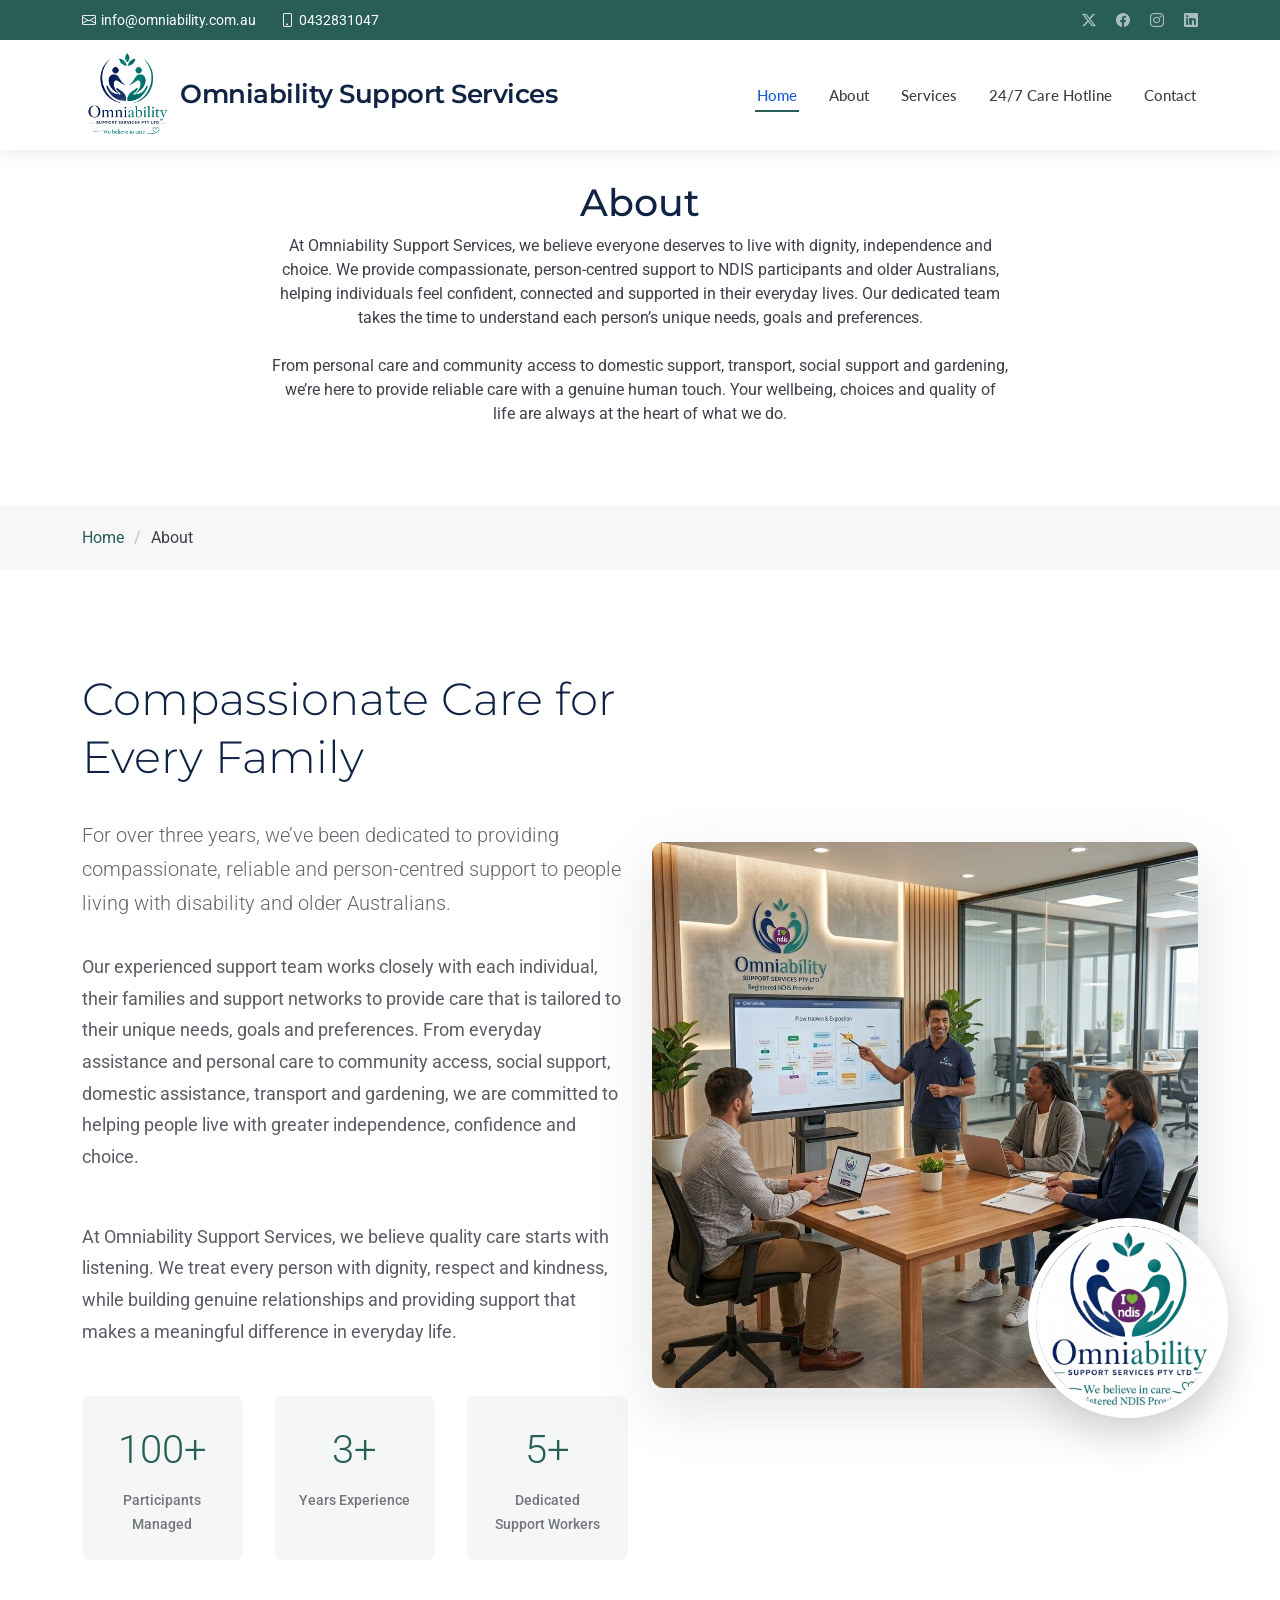
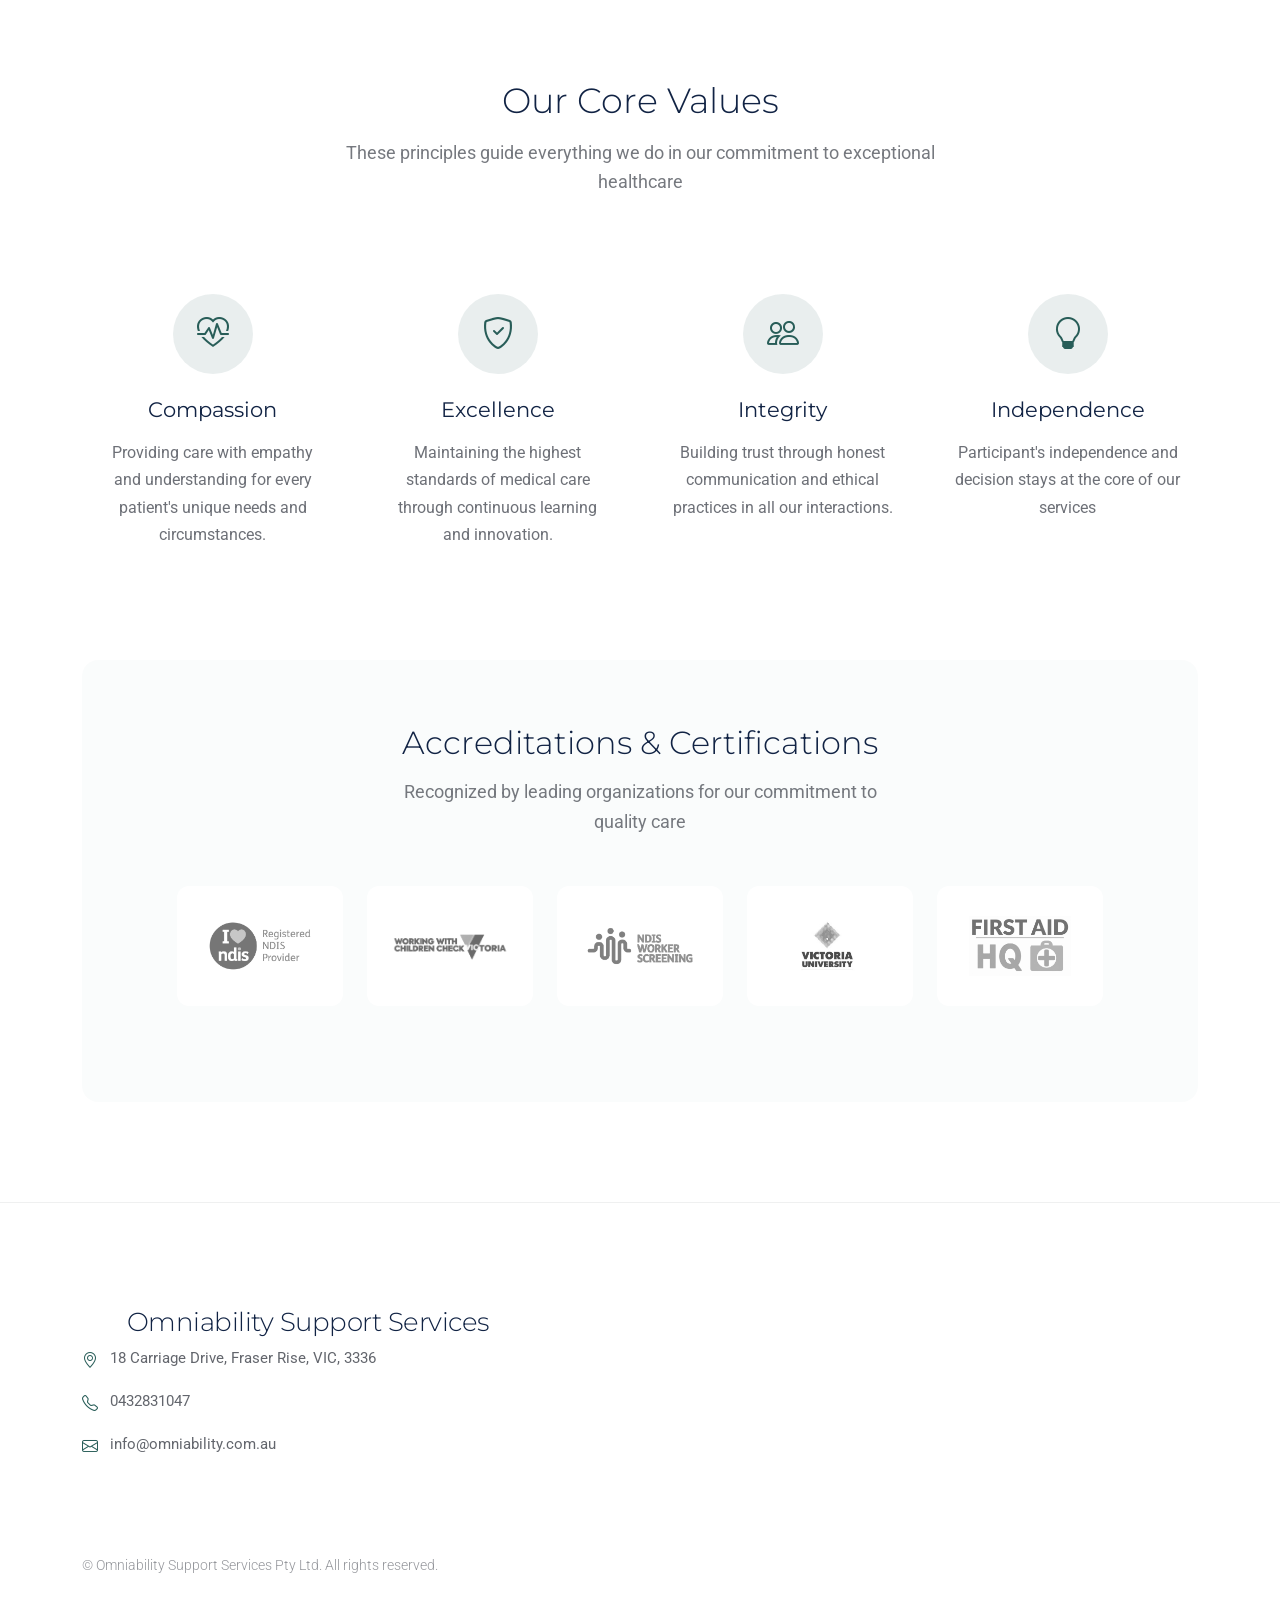
==== commit 6935f598: "update2" ====
--- a/about.html
+++ b/about.html
@@ -4,7 +4,7 @@
 <head>
   <meta charset="utf-8">
   <meta content="width=device-width, initial-scale=1.0" name="viewport">
-  <title>About - Clinic Bootstrap Template</title>
+  <title>About - Omniability Support Services - NDIS Registered</title>
   <meta name="description" content="">
   <meta name="keywords" content="">
 
@@ -47,9 +47,9 @@
       <div class="container d-flex justify-content-center justify-content-md-between">
         <div class="contact-info d-flex align-items-center">
           <i class="bi bi-envelope d-flex align-items-center"><a
-              href="mailto:contact@example.com">contact@example.com</a></i>
-          <i class="bi bi-phone d-flex align-items-center ms-4"><span>+1 5589 55488 55</span></i>
-        </div>
+            href="info@omniability.com.au">info@omniability.com.au</a></i>
+            <i class="bi bi-phone d-flex align-items-center ms-4"><span>0432831047</span></i>
+         </div>
         <div class="social-links d-none d-md-flex align-items-center">
           <a href="#!" class="twitter"><i class="bi bi-twitter-x"></i></a>
           <a href="#!" class="facebook"><i class="bi bi-facebook"></i></a>
@@ -64,17 +64,19 @@
       <div class="container position-relative d-flex align-items-center justify-content-between">
         <a href="index.html" class="logo d-flex align-items-center">
           <!-- Uncomment the line below if you also wish to use an image logo -->
-          <!-- <img src="assets/img/logo.webp" alt=""> -->
-          <h1 class="sitename">Clinic</h1>
+          <img src="assets/img/logo-1.png" alt="" style="width: 90px; height: 90px!important
+          ;">
+          <h1 class="sitename">Omniability Support Services</h1>
         </a>
 
         <nav id="navmenu" class="navmenu">
           <ul>
-            <li><a href="index.html">Home</a></li>
-            <li><a href="about.html" class="active">About</a></li>
-            <li><a href="departments.html">Departments</a></li>
+            <li><a href="index.html" class="active">Home</a></li>
+            <li><a href="about.html">About</a></li>
             <li><a href="services.html">Services</a></li>
-            <li><a href="doctors.html">Doctors</a></li>
+            <li><a href="hotline.html">24/7 Care Hotline</a></li>
+            <li><a href="contact.html">Contact</a></li>
+            <!-- <li><a href="doctors.html">Doctors</a></li>
             <li class="dropdown"><a href="#"><span>More Pages</span> <i
                   class="bi bi-chevron-down toggle-dropdown"></i></a>
               <ul>
@@ -108,7 +110,7 @@
                 <li><a href="#">Dropdown 4</a></li>
               </ul>
             </li>
-            <li><a href="contact.html">Contact</a></li>
+            <li><a href="contact.html">Contact</a></li> -->
           </ul>
           <i class="mobile-nav-toggle d-xl-none bi bi-list"></i>
         </nav>
@@ -129,10 +131,9 @@
             <div class="col-lg-8">
               <h1 class="heading-title">About</h1>
               <p class="mb-0">
-                Odio et unde deleniti. Deserunt numquam exercitationem. Officiis quo
-                odio sint voluptas consequatur ut a odio voluptatem. Sit dolorum
-                debitis veritatis natus dolores. Quasi ratione sint. Sit quaerat
-                ipsum dolorem.
+                At Omniability Support Services, we believe everyone deserves to live with dignity, independence and choice. We provide compassionate, person-centred support to NDIS participants and older Australians, helping individuals feel confident, connected and supported in their everyday lives.
+
+Our dedicated team takes the time to understand each person’s unique needs, goals and preferences. <br/><br/> From personal care and community access to domestic support, transport, social support and gardening, we’re here to provide reliable care with a genuine human touch. Your wellbeing, choices and quality of life are always at the heart of what we do.
               </p>
             </div>
           </div>
@@ -157,29 +158,30 @@
           <div class="col-lg-6" data-aos="fade-right" data-aos-delay="100">
             <div class="about-content">
               <h2>Compassionate Care for Every Family</h2>
-              <p class="lead">For over two decades, we have been dedicated to providing exceptional healthcare services
-                to our community. Our commitment goes beyond medical treatment—we believe in building lasting
-                relationships with our patients and their families.</p>
-
-              <p>Lorem ipsum dolor sit amet, consectetur adipiscing elit, sed do eiusmod tempor incididunt ut labore et
-                dolore magna aliqua. Ut enim ad minim veniam, quis nostrud exercitation ullamco laboris nisi ut aliquip
-                ex ea commodo consequat.</p>
+              <p class="lead">For over three years, we’ve been dedicated to providing compassionate, reliable and person-centred support to people living with disability and older Australians.
+
+              </p>
+              <p>Our experienced support team works closely with each individual, their families and support networks to provide care that is tailored to their unique needs, goals and preferences. From everyday assistance and personal care to community access, social support, domestic assistance, transport and gardening, we are committed to helping people live with greater independence, confidence and choice.
+              </p>
+              <p>
+                At Omniability Support Services, we believe quality care starts with listening. We treat every person with dignity, respect and kindness, while building genuine relationships and providing support that makes a meaningful difference in everyday life.</p>
+
 
               <div class="stats-grid">
                 <div class="stat-item">
                   <span class="stat-number" data-purecounter-start="0" data-purecounter-end="15000"
-                    data-purecounter-duration="2">15000</span>
-                  <span class="stat-label">Patients Treated</span>
+                    data-purecounter-duration="2">100+</span>
+                  <span class="stat-label">Participants Managed</span>
                 </div>
                 <div class="stat-item">
                   <span class="stat-number" data-purecounter-start="0" data-purecounter-end="25"
-                    data-purecounter-duration="2">25</span>
+                    data-purecounter-duration="2">3+</span>
                   <span class="stat-label">Years Experience</span>
                 </div>
                 <div class="stat-item">
                   <span class="stat-number" data-purecounter-start="0" data-purecounter-end="50"
-                    data-purecounter-duration="2">50</span>
-                  <span class="stat-label">Medical Specialists</span>
+                    data-purecounter-duration="2">5+</span>
+                  <span class="stat-label">Dedicated Support Workers</span>
                 </div>
               </div><!-- End Stats Grid -->
             </div><!-- End About Content -->
@@ -187,9 +189,9 @@
 
           <div class="col-lg-6" data-aos="fade-left" data-aos-delay="200">
             <div class="image-wrapper">
-              <img src="assets/img/health/facilities-6.webp" class="img-fluid main-image" alt="Healthcare facility">
+              <img src="assets/img/Omniability-ndis-aged-care-about.jpeg" class="img-fluid main-image" alt="Healthcare facility">
               <div class="floating-image" data-aos="zoom-in" data-aos-delay="400">
-                <img src="assets/img/health/staff-8.webp" class="img-fluid" alt="Medical team">
+                <img src="assets/img/Omniability-ndis-aged-care-logo-rego.jpeg" class="img-fluid" alt="Medical team">
               </div>
             </div><!-- End Image Wrapper -->
           </div>
@@ -240,8 +242,8 @@
                 <div class="value-icon">
                   <i class="bi bi-lightbulb"></i>
                 </div>
-                <h4>Innovation</h4>
-                <p>Embracing cutting-edge technology and treatments to improve patient outcomes.</p>
+                <h4>Independence</h4>
+                <p>Participant's independence and decision stays at the core of our services</p>
               </div>
             </div>
           </div><!-- End Values Row -->
@@ -251,7 +253,7 @@
           <div class="row">
             <div class="col-lg-12 text-center">
               <h3>Accreditations &amp; Certifications</h3>
-              <p class="section-description">Recognized by leading healthcare organizations for our commitment to
+              <p class="section-description">Recognized by leading organizations for our commitment to
                 quality care</p>
             </div>
           </div>
@@ -259,27 +261,27 @@
           <div class="row justify-content-center">
             <div class="col-lg-2 col-md-3 col-sm-4 col-6" data-aos="zoom-in" data-aos-delay="100">
               <div class="certification-item">
-                <img src="assets/img/clients/clients-1.webp" class="img-fluid" alt="Healthcare certification">
+                <img src="assets/img/clients/ilovendis.png" class="img-fluid" alt="Healthcare certification">
               </div>
             </div>
             <div class="col-lg-2 col-md-3 col-sm-4 col-6" data-aos="zoom-in" data-aos-delay="200">
               <div class="certification-item">
-                <img src="assets/img/clients/clients-2.webp" class="img-fluid" alt="Medical accreditation">
+                <img src="assets/img/clients/WWCC.png" class="img-fluid" alt="Medical accreditation">
               </div>
             </div>
             <div class="col-lg-2 col-md-3 col-sm-4 col-6" data-aos="zoom-in" data-aos-delay="300">
               <div class="certification-item">
-                <img src="assets/img/clients/clients-3.webp" class="img-fluid" alt="Healthcare certification">
+                <img src="assets/img/clients/ndisscreen.png" class="img-fluid" alt="Healthcare certification">
               </div>
             </div>
             <div class="col-lg-2 col-md-3 col-sm-4 col-6" data-aos="zoom-in" data-aos-delay="400">
               <div class="certification-item">
-                <img src="assets/img/clients/clients-4.webp" class="img-fluid" alt="Medical certification">
+                <img src="assets/img/clients/victoria1.png" class="img-fluid" alt="Medical certification">
               </div>
             </div>
             <div class="col-lg-2 col-md-3 col-sm-4 col-6" data-aos="zoom-in" data-aos-delay="500">
               <div class="certification-item">
-                <img src="assets/img/clients/clients-5.webp" class="img-fluid" alt="Healthcare accreditation">
+                <img src="assets/img/clients/firstaid.jpeg" class="img-fluid" alt="Healthcare accreditation">
               </div>
             </div>
           </div><!-- End Certifications Row -->
@@ -300,34 +302,34 @@
 
           <div class="col-lg-5">
             <div class="brand-section">
-              <a href="index.html" class="logo d-flex align-items-center mb-4">
-                <span class="sitename">Clinic</span>
+              <a href="index.html" class="logo d-flex align-items-center">
+                <span class="sitename" style="margin: 0 auto;">Omniability Support Services</span>
               </a>
-              <p class="brand-description">Crafting exceptional digital experiences through thoughtful design and
-                innovative solutions that elevate your brand presence.</p>
-
-              <div class="contact-info mt-5">
+              <!-- <p class="brand-description">Crafting exceptional digital experiences through thoughtful design and
+                innovative solutions that elevate your brand presence.</p> -->
+
+              <div class="contact-info mt-1">
                 <div class="contact-item">
                   <i class="bi bi-geo-alt"></i>
-                  <span>123 Creative Boulevard, Design District, NY 10012</span>
+                  <span>18 Carriage Drive, Fraser Rise, VIC, 3336</span>
                 </div>
                 <div class="contact-item">
                   <i class="bi bi-telephone"></i>
-                  <span>+1 (555) 987-6543</span>
+                  <span>0432831047</span>
                 </div>
                 <div class="contact-item">
                   <i class="bi bi-envelope"></i>
-                  <span>hello@designstudio.com</span>
-                </div>
-              </div>
-            </div>
-          </div>
-
-          <div class="col-lg-7">
-            <div class="footer-nav-wrapper">
-              <div class="row">
-
-                <div class="col-6 col-lg-3">
+                  <span>info@omniability.com.au</span>
+                </div>
+              </div>
+            </div>
+          </div>
+
+         <!-- <div class="col-lg-7">
+            <div class="footer-nav-wrapper"> -->
+               <!-- <div class="row"> -->
+
+                <!-- <div class="col-6 col-lg-3">
                   <div class="nav-column">
                     <h6>Studio</h6>
                     <nav class="footer-nav">
@@ -338,9 +340,9 @@
                       <a href="#!">Awards</a>
                     </nav>
                   </div>
-                </div>
-
-                <div class="col-6 col-lg-3">
+                </div> -->
+
+                <!-- <div class="col-6 col-lg-3">
                   <div class="nav-column">
                     <h6>Services</h6>
                     <nav class="footer-nav">
@@ -351,9 +353,9 @@
                       <a href="#!">Consultation</a>
                     </nav>
                   </div>
-                </div>
-
-                <div class="col-6 col-lg-3">
+                </div> -->
+
+                <!-- <div class="col-6 col-lg-3">
                   <div class="nav-column">
                     <h6>Resources</h6>
                     <nav class="footer-nav">
@@ -364,9 +366,9 @@
                       <a href="#!">Inspiration</a>
                     </nav>
                   </div>
-                </div>
-
-                <div class="col-6 col-lg-3">
+                </div> -->
+
+                <!-- <div class="col-6 col-lg-3">
                   <div class="nav-column">
                     <h6>Connect</h6>
                     <nav class="footer-nav">
@@ -377,13 +379,13 @@
                       <a href="#!">Partnership</a>
                     </nav>
                   </div>
-                </div>
-
-              </div>
-            </div>
-          </div>
-
-        </div>
+                </div> -->
+
+              <!-- </div> -->
+            <!-- </div> 
+          </div> -->
+
+        </div> 
       </div>
 
     </div>
@@ -393,27 +395,28 @@
         <div class="bottom-content" data-aos="fade-up" data-aos-delay="300">
           <div class="row align-items-center">
 
+            <!-- <img src="assets/img/logo-1.png" alt="" style="margin: 0 auto; width: 90px; height: 90px!important
+          ;"> -->
             <div class="col-lg-6">
               <div class="copyright">
-                <p>© <span class="sitename">Clinic</span>. All rights reserved.</p>
-              </div>
-            </div>
-
-            <div class="col-lg-6">
+                <p>© <span class="">Omniability Support Services Pty Ltd</span>. All rights reserved.</p>
+              </div>
+            </div>
+
+            <!-- <div class="col-lg-6">
               <div class="legal-links">
                 <a href="#!">Privacy Policy</a>
                 <a href="#!">Terms of Service</a>
                 <a href="#!">Cookie Policy</a>
-                <div class="credits">
+                <div class="credits"> -->
                   <!-- All the links in the footer should remain intact. -->
                   <!-- You can delete the links only if you've purchased the pro version. -->
                   <!-- Licensing information: https://bootstrapmade.com/license/ -->
                   <!-- Purchase the pro version with working PHP/AJAX contact form: [buy-url] -->
-                  Designed by <a href="https://bootstrapmade.com/">BootstrapMade</a>. Distributed by <a
-                    href="https://themewagon.com" target="_blank">ThemeWagon</a>
-                </div>
-              </div>
-            </div>
+                  <!-- Designed by <a href="https://bootstrapmade.com/">BootstrapMade</a>. Distributed by <a href="https://themewagon.com" target="_blank">ThemeWagon</a>
+                </div>
+              </div>
+            </div> -->
 
           </div>
         </div>
--- a/assets/css/main.css
+++ b/assets/css/main.css
@@ -24,7 +24,7 @@
   --background-color: #ffffff; /* Background color for the entire website, including individual sections */
   --default-color: #3c4049; /* Default color used for the majority of the text content across the entire website */
   --heading-color: #112344; /* Color for headings, subheadings and title throughout the website */
-  --accent-color: #175cdd; /* Accent color that represents your brand on the website. It's used for buttons, links, and other elements that need to stand out */
+  --accent-color: #285d58; /* Accent color that represents your brand on the website. It's used for buttons, links, and other elements that need to stand out */
   --surface-color: #ffffff; /* The surface color is used as a background of boxed elements within sections, such as cards, icon boxes, or other elements that require a visual separation from the global background. */
   --contrast-color: #ffffff; /* Contrast color for text, ensuring readability against backgrounds of accent, heading, or default colors. */
 }
@@ -211,7 +211,7 @@
 }
 
 .header .logo img {
-  max-height: 36px;
+  /* max-height: 36px; */
   margin-right: 8px;
 }
 
@@ -515,9 +515,16 @@
   text-decoration: none;
 }
 
-.footer-16 .brand-section .logo .sitename {
+.footer-16 .brand-section .logo {
   font-family: var(--heading-font);
   font-size: 32px;
+  font-weight: 300;
+  color: var(--heading-color);
+  letter-spacing: -0.5px;
+}
+.sitename {
+  font-family: var(--heading-font);
+  font-size: 26px!important;
   font-weight: 300;
   color: var(--heading-color);
   letter-spacing: -0.5px;
@@ -674,7 +681,7 @@
 }
 
 .footer-16 .footer-bottom {
-  padding: 30px 0;
+  padding: 0px 0 30px;
 }
 
 .footer-16 .footer-bottom .copyright p {
@@ -699,7 +706,7 @@
 @media (max-width: 991px) {
   .footer-16 .footer-bottom .legal-links {
     justify-content: flex-start;
-    margin-top: 20px;
+    margin-top: 0px;
     flex-wrap: wrap;
   }
 }
@@ -730,7 +737,7 @@
     padding-left: 0;
     border-left: none;
     width: 100%;
-    margin-top: 12px;
+    margin-top: 0px;
   }
 }
 
@@ -1296,8 +1303,8 @@
 }
 
 .hero .hero-visual .main-image .floating-card.rating-card {
-  bottom: 20px;
-  left: 20px;
+  top: 20px;
+  right: 20px;
   text-align: center;
   min-width: 140px;
 }
@@ -1332,8 +1339,8 @@
   }
 
   .hero .hero-visual .main-image .floating-card.rating-card {
-    left: 10px;
-    bottom: 10px;
+    top: 10px;
+    right: 10px;
     padding: 1rem;
     min-width: 120px;
   }
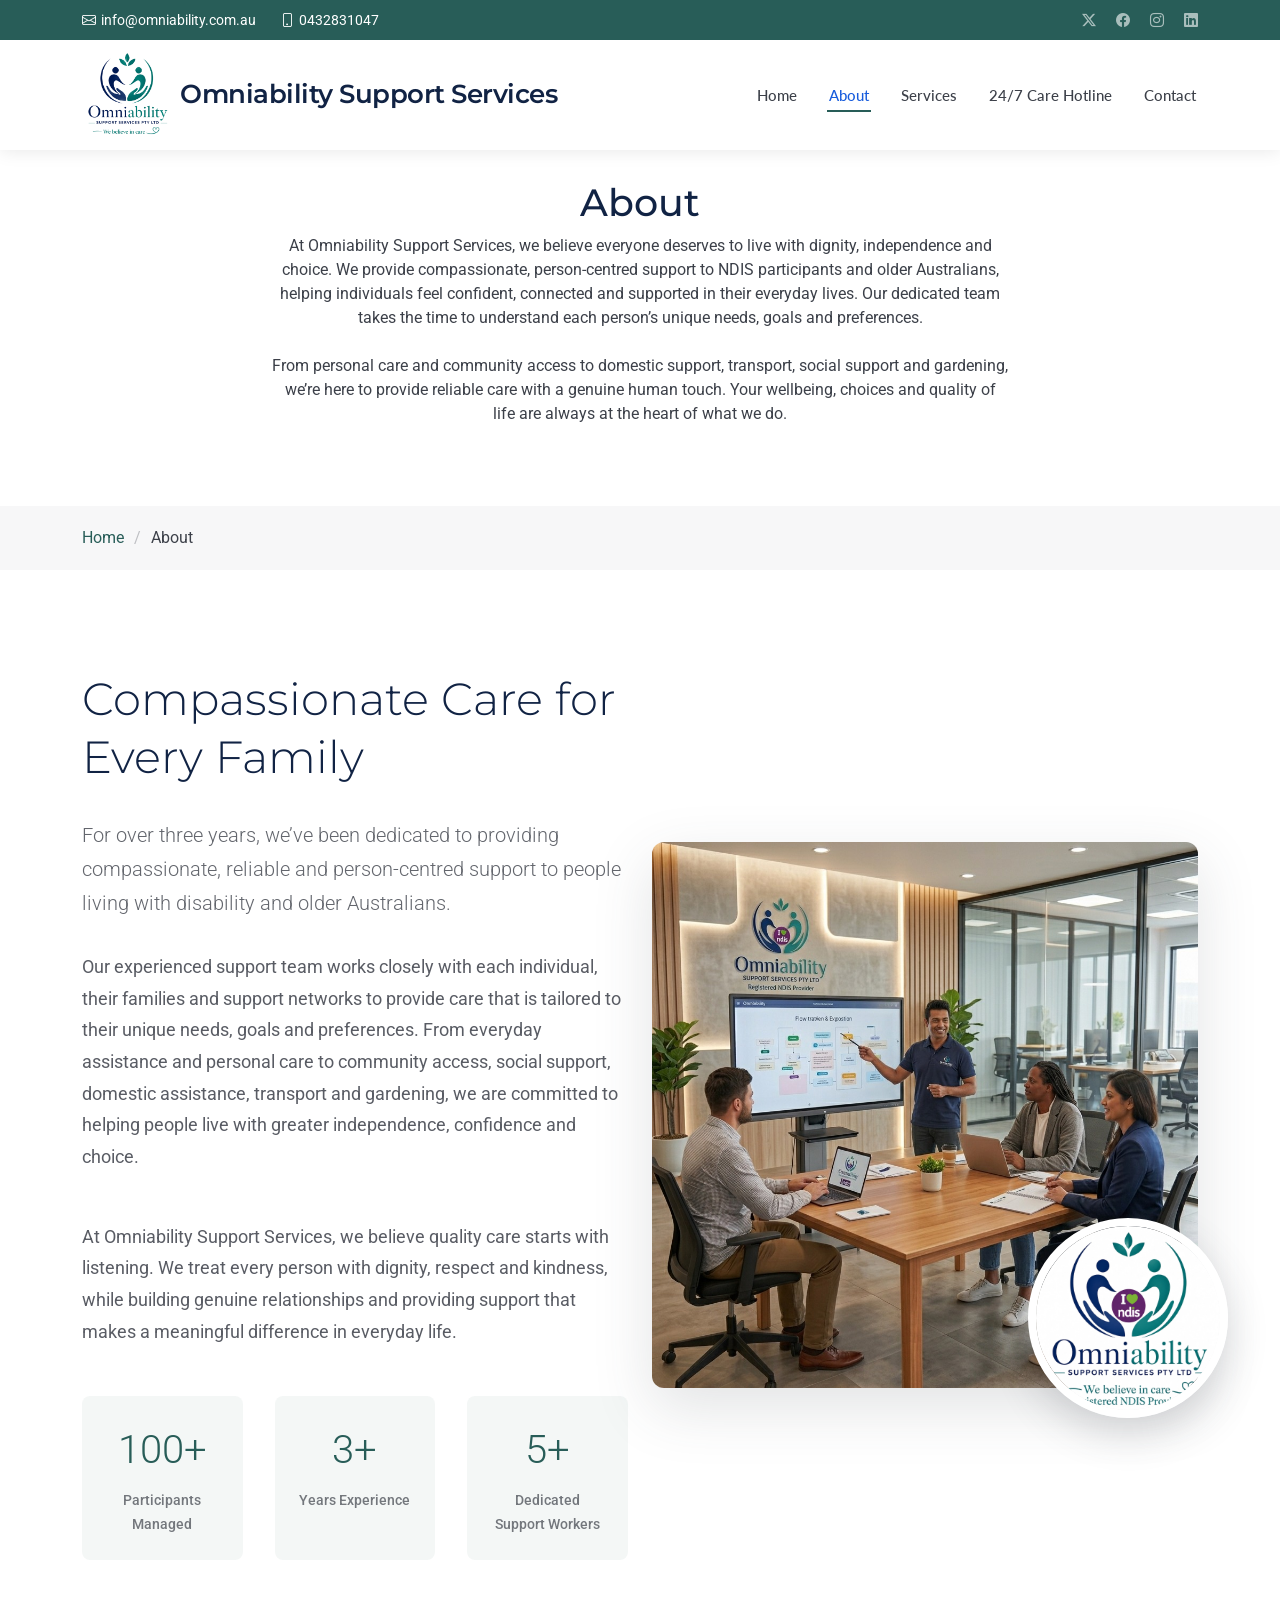
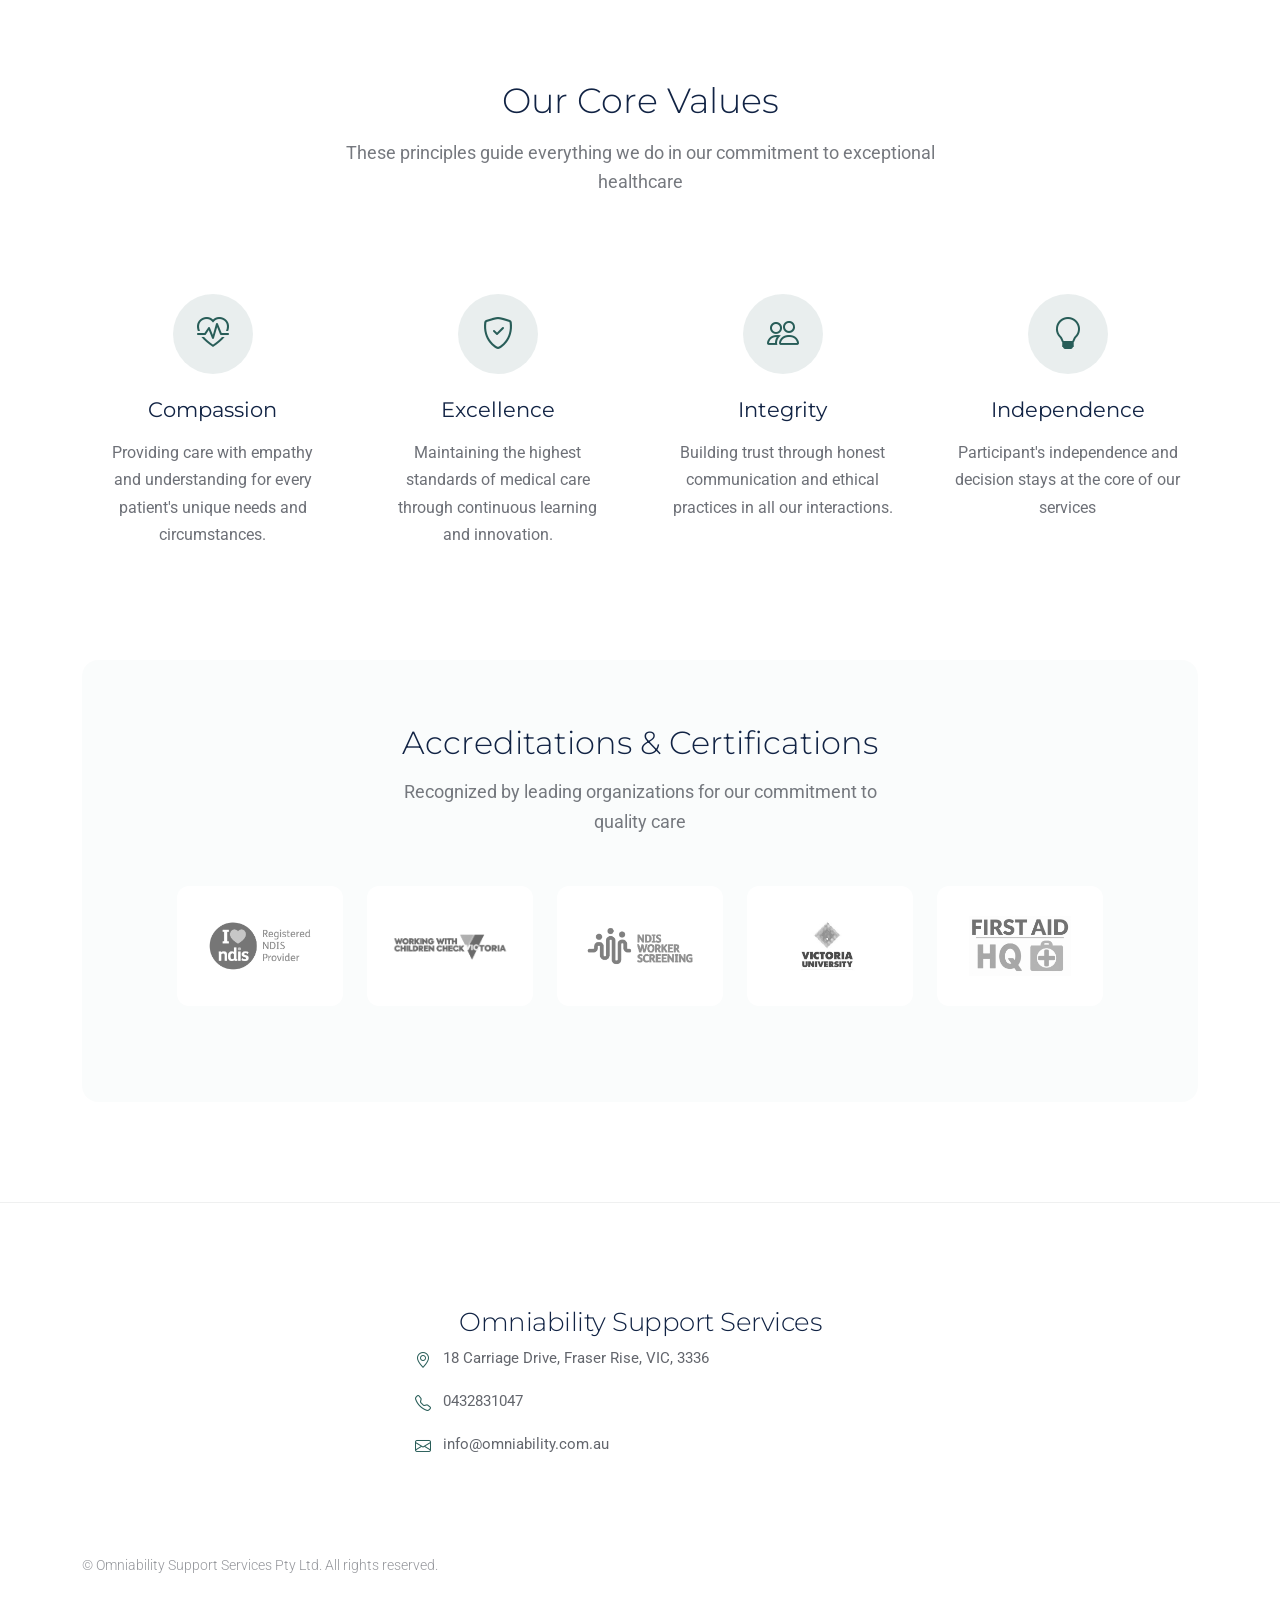
==== commit ea1e9bcc: "footer adjusted" ====
--- a/about.html
+++ b/about.html
@@ -71,8 +71,8 @@
 
         <nav id="navmenu" class="navmenu">
           <ul>
-            <li><a href="index.html" class="active">Home</a></li>
-            <li><a href="about.html">About</a></li>
+            <li><a href="index.html" >Home</a></li>
+            <li><a href="about.html" class="active">About</a></li>
             <li><a href="services.html">Services</a></li>
             <li><a href="hotline.html">24/7 Care Hotline</a></li>
             <li><a href="contact.html">Contact</a></li>
@@ -298,7 +298,7 @@
     <div class="container">
 
       <div class="footer-main" data-aos="fade-up" data-aos-delay="100">
-        <div class="row align-items-start">
+        <div class="row align-items-start justify-content-center">
 
           <div class="col-lg-5">
             <div class="brand-section">
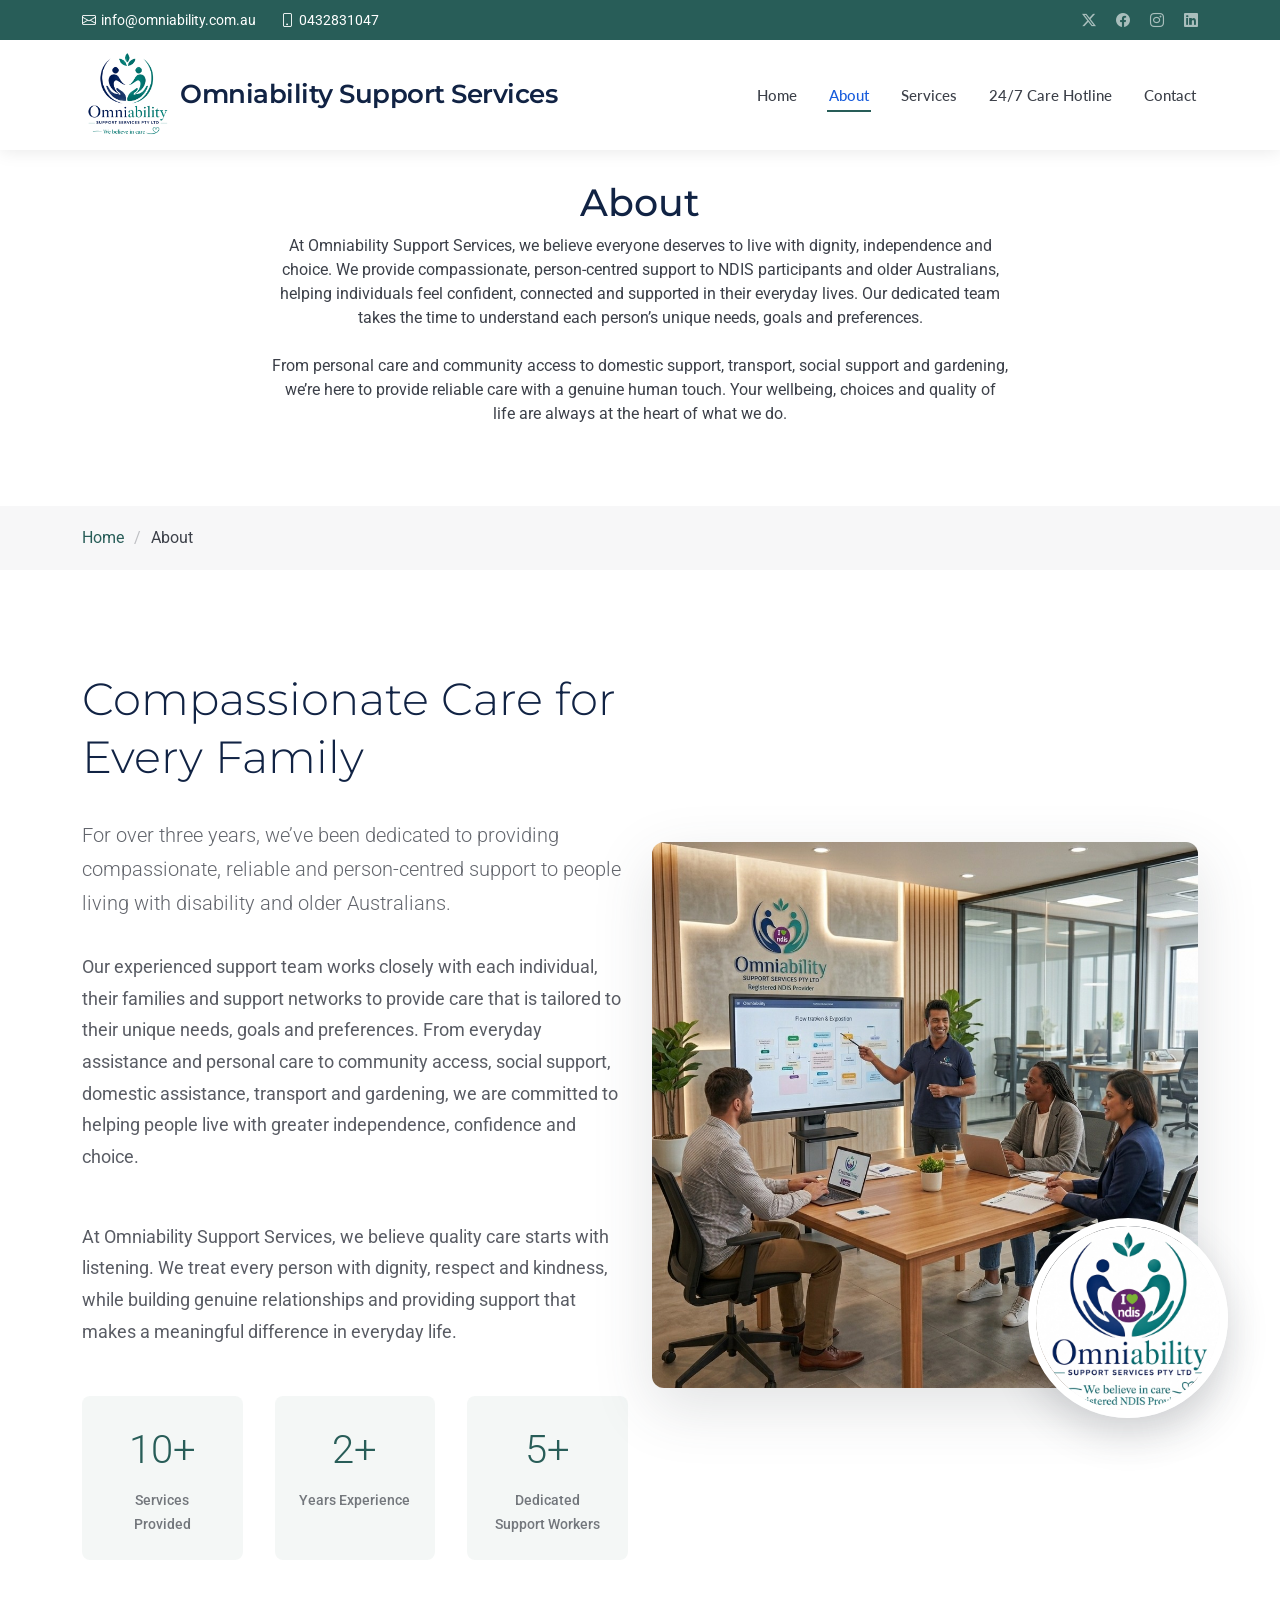
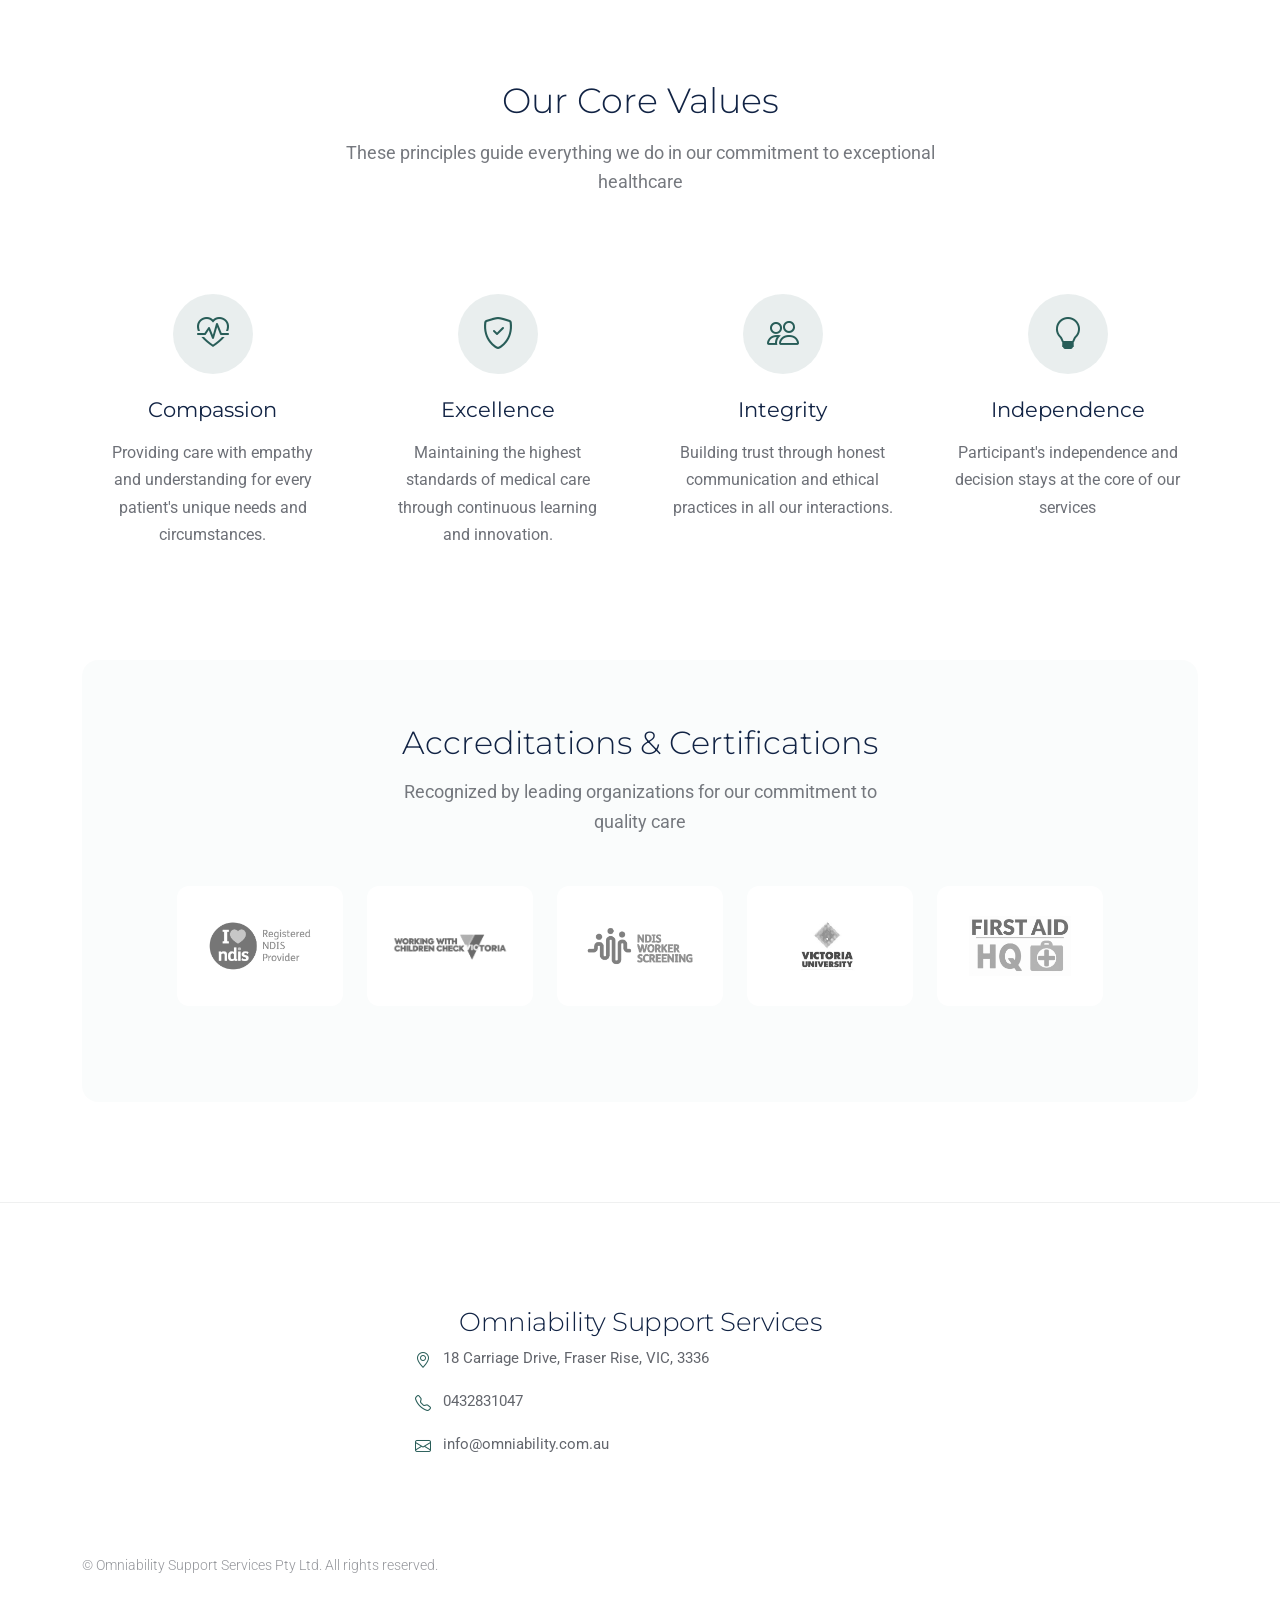
==== commit 4c8c3a8a: "update-figures-main-about Figures were amended for index page and about page" ====
--- a/about.html
+++ b/about.html
@@ -9,8 +9,8 @@
   <meta name="keywords" content="">
 
   <!-- Favicons -->
-  <link href="assets/img/favicon.png" rel="icon">
-  <link href="assets/img/apple-touch-icon.png" rel="apple-touch-icon">
+  <link href="assets/img/Icon.png" rel="icon">
+  <link href="assets/img/Icon.png" rel="apple-touch-icon">
 
   <!-- Fonts -->
   <link href="https://fonts.googleapis.com" rel="preconnect">
@@ -46,8 +46,9 @@
     <div class="topbar d-flex align-items-center dark-background">
       <div class="container d-flex justify-content-center justify-content-md-between">
         <div class="contact-info d-flex align-items-center">
-          <i class="bi bi-envelope d-flex align-items-center"><a
-            href="info@omniability.com.au">info@omniability.com.au</a></i>
+          <i class="bi bi-envelope d-flex align-items-center">
+            <a href="mailto:info@omniability.com.au" rel="external" onclick="window.location.href='mailto:info@omniability.com.au'; return false;">info@omniability.com.au</a></i>
+
             <i class="bi bi-phone d-flex align-items-center ms-4"><span>0432831047</span></i>
          </div>
         <div class="social-links d-none d-md-flex align-items-center">
@@ -170,12 +171,12 @@
               <div class="stats-grid">
                 <div class="stat-item">
                   <span class="stat-number" data-purecounter-start="0" data-purecounter-end="15000"
-                    data-purecounter-duration="2">100+</span>
-                  <span class="stat-label">Participants Managed</span>
+                    data-purecounter-duration="2">10+</span>
+                  <span class="stat-label">Services Provided</span>
                 </div>
                 <div class="stat-item">
                   <span class="stat-number" data-purecounter-start="0" data-purecounter-end="25"
-                    data-purecounter-duration="2">3+</span>
+                    data-purecounter-duration="2">2+</span>
                   <span class="stat-label">Years Experience</span>
                 </div>
                 <div class="stat-item">
